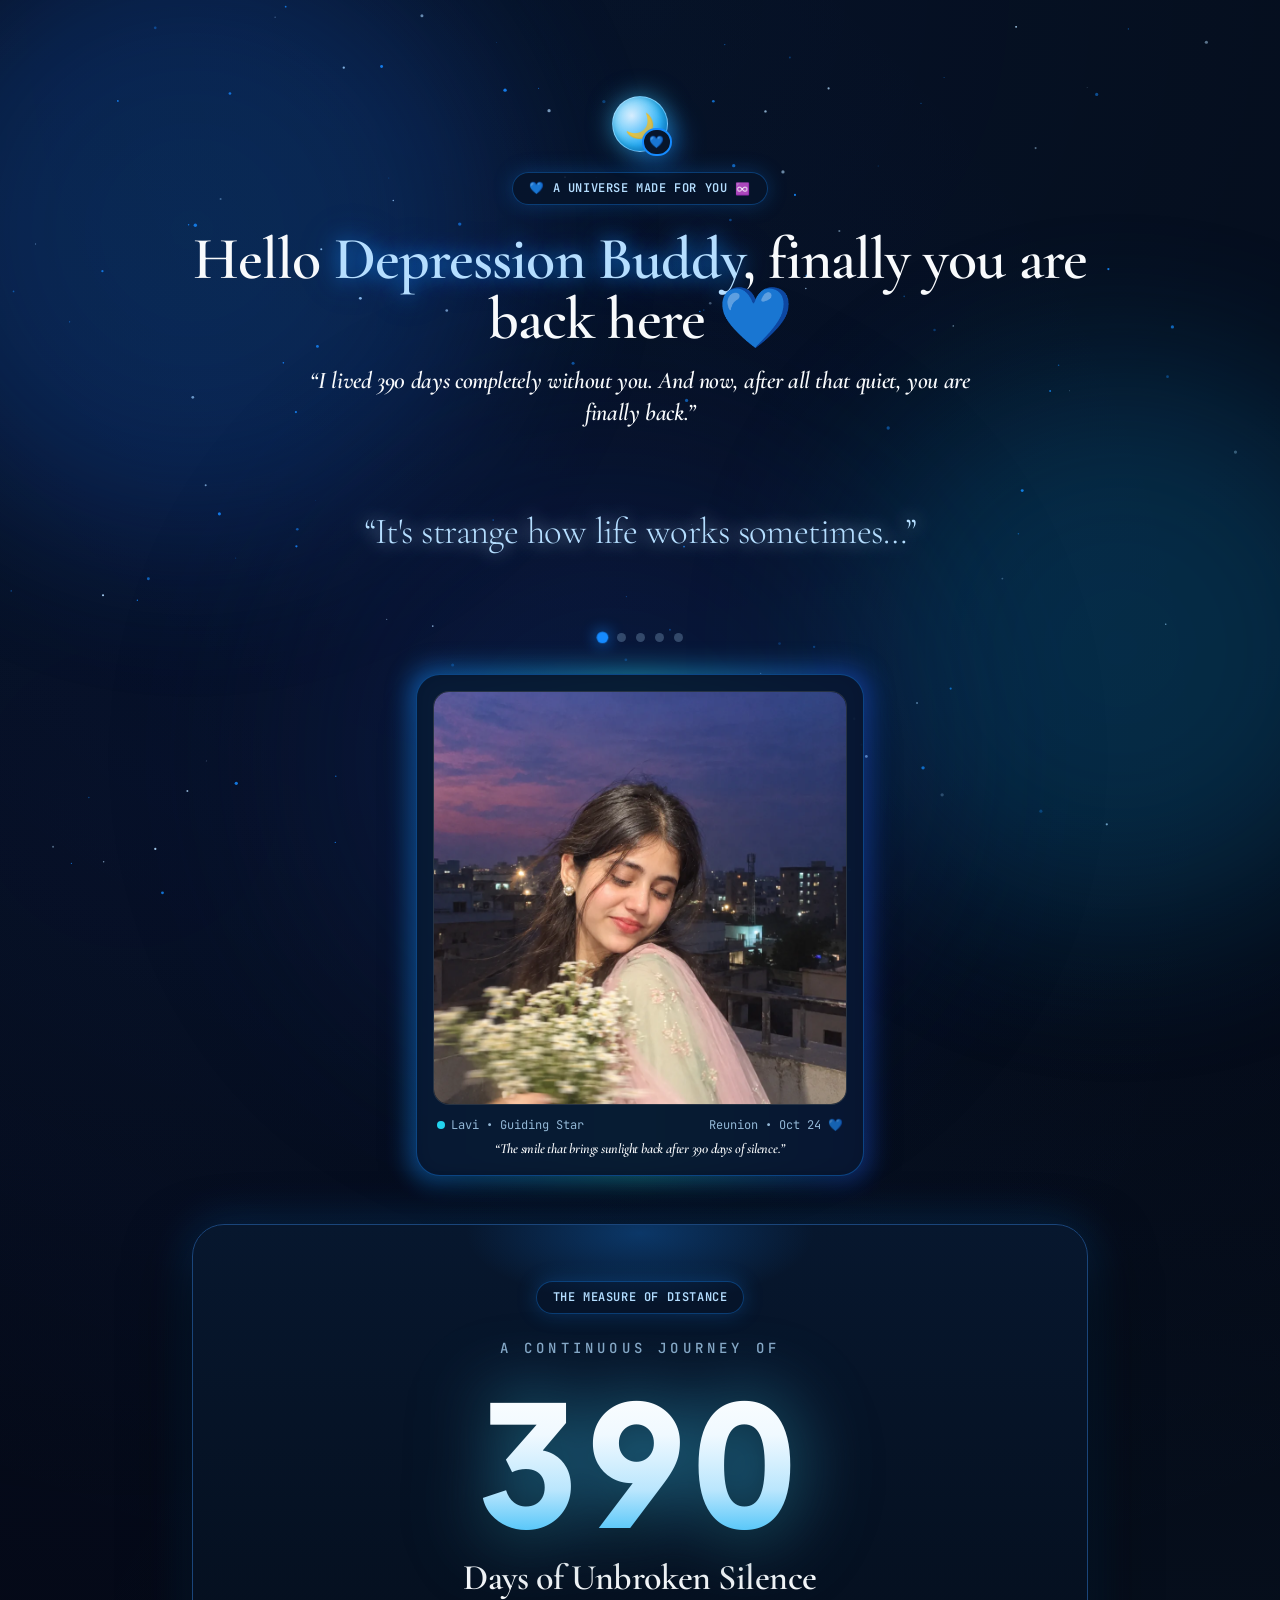
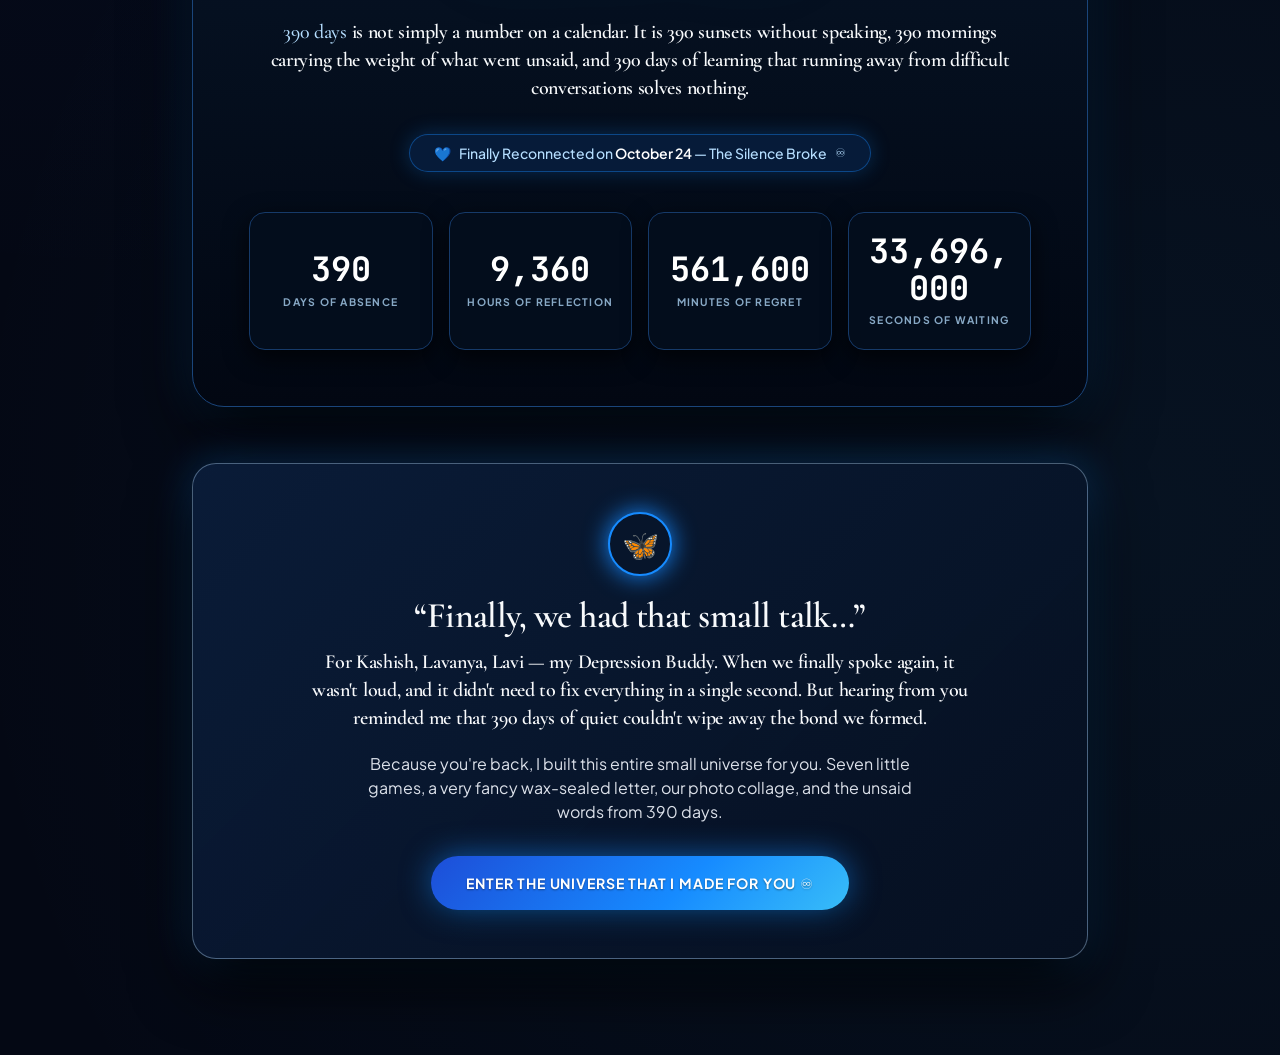
==== index.html @ ed6d5a50 "Add Ruglati's Seven Unbreakable Promises, Attack Option, and WhatsApp confirmation to Secret Locker" ====
<!DOCTYPE html>
<html lang="en" class="scroll-smooth">

<head>
  <meta charset="UTF-8">
  <meta name="viewport" content="width=device-width, initial-scale=1.0, maximum-scale=5.0, viewport-fit=cover">
  <meta name="description"
    content="The Day We Found Our Way Back — A dedicated celestial universe created for Depression Buddy (Kashish, Lavanya, Lavi) celebrating reconnection after 390 days of silence.">
  <meta name="keywords"
    content="Depression Buddy, Kashish, Lavanya, Lavi, Yadav, The Day We Found Our Way Back, Celestial Reunion">
  <meta name="author" content="Yadav">
  <meta name="theme-color" content="#040814">
  <meta name="apple-mobile-web-app-capable" content="yes">
  <meta name="apple-mobile-web-app-status-bar-style" content="black-translucent">
  <title>The Day We Found Our Way Back 🖤💙♾️</title>  

  <!-- Inline Dynamic SVG Favicon (Hosting-Ready: Zero 404s) -->
  <link rel="icon"
    href="data:image/svg+xml,<svg xmlns=%22http://www.w3.org/2000/svg%22 viewBox=%220 0 100 100%22><text y=%22.9em%22 font-size=%2290%22>💙</text></svg>">

  <!-- Open Graph & Social Cards -->
  <meta property="og:title" content="The Day We Found Our Way Back 🖤💙♾️">
  <meta property="og:description"
    content="A dedicated celestial universe created for Depression Buddy (Kashish, Lavanya, Lavi) celebrating reconnection after 390 days of silence.">
  <meta property="og:type" content="website">
  <meta property="og:image"
    content="data:image/svg+xml,<svg xmlns=%22http://www.w3.org/2000/svg%22 width=%22600%22 height=%22315%22 viewBox=%220 0 600 315%22><rect width=%22600%22 height=%22315%22 fill=%22%23040814%22/><text x=%22300%22 y=%22140%22 font-family=%22serif%22 font-size=%2234%22 fill=%22%23b5deff%22 text-anchor=%22middle%22 font-weight=%22bold%22>The Day We Found Our Way Back</text><text x=%22300%22 y=%22190%22 font-family=%22sans-serif%22 font-size=%2218%22 fill=%22%23168bff%22 text-anchor=%22middle%22>For Depression Buddy 💙♾️</text></svg>">
  <meta name="twitter:card" content="summary_large_image">
  <meta name="twitter:title" content="The Day We Found Our Way Back 🖤💙♾️">
  <meta name="twitter:description" content="Hello Depression Buddy, finally you are back here 💙">

  <!-- High-Priority Responsive Preloads for LCP Hero Image -->
  <link rel="preload" as="image" href="photo/Dreamy%20Rooftop%20Twilight%20Portrait-mobile.webp" type="image/webp" media="(max-width: 640px)" fetchpriority="high">
  <link rel="preload" as="image" href="photo/Dreamy%20Rooftop%20Twilight%20Portrait.webp" type="image/webp" media="(min-width: 641px)" fetchpriority="high">

  <!-- Preconnect to Font Origins -->
  <link rel="preconnect" href="https://fonts.googleapis.com">
  <link rel="preconnect" href="https://fonts.gstatic.com" crossorigin>

  <!-- Non-Render-Blocking Google Fonts with display=swap -->
  <link rel="preload" as="style" href="https://fonts.googleapis.com/css2?family=Cormorant+Garamond:ital,wght@0,400;0,600;0,700;1,400&family=JetBrains+Mono:wght@400;600&family=Playfair+Display:ital,wght@0,600;0,700&family=Plus+Jakarta+Sans:wght@300;400;500;600;700&display=swap">
  <link rel="stylesheet" href="https://fonts.googleapis.com/css2?family=Cormorant+Garamond:ital,wght@0,400;0,600;0,700;1,400&family=JetBrains+Mono:wght@400;600&family=Playfair+Display:ital,wght@0,600;0,700&family=Plus+Jakarta+Sans:wght@300;400;500;600;700&display=swap" media="print" onload="this.media='all'">
  <noscript>
    <link rel="stylesheet" href="https://fonts.googleapis.com/css2?family=Cormorant+Garamond:ital,wght@0,400;0,600;0,700;1,400&family=JetBrains+Mono:wght@400;600&family=Playfair+Display:ital,wght@0,600;0,700&family=Plus+Jakarta+Sans:wght@300;400;500;600;700&display=swap">
  </noscript>

  <!-- High-Priority Stylesheet Preload & Link -->
  <link rel="preload" as="style" href="app.min.css">
  <link rel="stylesheet" href="app.min.css">
  <link rel="preload" as="style" href="style.css">
  <link rel="stylesheet" href="style.css">

  <!-- Inlined Critical Above-the-Fold Rules for Instant FCP & Softness -->
  <style>
    :root{--bg:#040814;--ice:#b5deff;--electric:#168bff;--soft:#f3f7ff;--navy:#07152b}
    *{scrollbar-width:none!important;-ms-overflow-style:none!important}
    html{scrollbar-width:none!important;-ms-overflow-style:none!important;-webkit-tap-highlight-color:transparent;scroll-behavior:smooth}
    body{scrollbar-width:none!important;-ms-overflow-style:none!important;background-color:#040814;color:#f3f7ff;margin:0;font-family:'Plus Jakarta Sans',sans-serif;overflow-x:hidden;-webkit-tap-highlight-color:transparent}
    ::-webkit-scrollbar,*::-webkit-scrollbar{width:0!important;height:0!important;display:none!important;background:transparent!important}
    ::-webkit-scrollbar-track,*::-webkit-scrollbar-track{background:transparent!important}
    ::-webkit-scrollbar-thumb,*::-webkit-scrollbar-thumb{background:transparent!important;border:none!important}
    .chapter-page{display:none}
    .chapter-page.active{display:block}
    #universe-stars-canvas{position:fixed;inset:0;width:100vw;height:100vh;z-index:0;pointer-events:none}
    .ambient-orb{position:fixed;border-radius:9999px;filter:blur(80px);opacity:.22;pointer-events:none;z-index:0;will-change:transform;transform:translate3d(0,0,0)}
    .ambient-orb-1{top:-10%;left:-10%;width:50vw;height:50vw;background:radial-gradient(circle,#168bff,#1d4ed8)}
    .ambient-orb-2{top:40%;right:-10%;width:45vw;height:45vw;background:radial-gradient(circle,#0ea5e9,#0369a1)}
    .ambient-orb-3{bottom:-10%;left:20%;width:55vw;height:55vw;background:radial-gradient(circle,#1e40af,#040814)}
    .pill-badge{display:inline-flex;align-items:center;gap:.5rem;padding:.375rem 1rem;border-radius:9999px;background:rgba(7,21,43,.85);border:1px solid rgba(22,139,255,.35);font-size:.75rem;font-family:'JetBrains Mono',monospace;letter-spacing:.05em;color:#b5deff}
    .celestial-moon-badge{position:relative;display:inline-flex;align-items:center;justify-content:center;margin-bottom:1.25rem}
    .moon-disc{width:3.5rem;height:3.5rem;border-radius:9999px;background:radial-gradient(circle at 35% 35%,#e0f2fe,#38bdf8 60%,#0369a1 100%);box-shadow:0 0 25px rgba(56,189,248,.6),inset -3px -3px 8px rgba(3,105,161,.7);display:flex;align-items:center;justify-content:center;font-size:1.5rem}
    .moon-heart-badge{position:absolute;bottom:-.25rem;right:-.25rem;background:#07152b;border:2px solid #168bff;border-radius:9999px;padding:.15rem .35rem;font-size:.75rem}
  </style>
</head>

<body
  class="bg-midnight text-softWhite font-sans min-h-screen overflow-x-hidden selection:bg-electricBlue selection:text-white">

  <!-- Celestial Soft Gateway Loader Veil (Page Load Softness) -->
  <div id="celestial-soft-veil" class="celestial-veil" aria-label="Celestial universe loading">
    <div class="veil-inner">
      <div class="veil-moon-badge">
        <div class="veil-moon-glow"></div>
        <div class="veil-moon-orb">🌙</div>
        <div class="veil-heart-pill">💙</div>
      </div>
      <div class="veil-text-block">
        <div class="veil-title">The Day We Found Our Way Back</div>
        <div class="veil-subtitle">Welcome home, Depression Buddy 💙</div>
      </div>
      <div class="veil-starlight-track">
        <div class="veil-starlight-bar"></div>
      </div>
      <div class="veil-status-txt">Entering our universe...</div>
    </div>
  </div>

  <!-- Interactive Starfield Canvas -->
  <canvas id="universe-stars-canvas"></canvas>

  <!-- Ambient Glowing Celestial Nebulae -->
  <div class="ambient-orb ambient-orb-1"></div>
  <div class="ambient-orb ambient-orb-2"></div>
  <div class="ambient-orb ambient-orb-3"></div>






  <!-- =========================================================================
       PAGE 1: THE RETURN & 390 DAYS UNBROKEN SILENCE
       ========================================================================= -->
  <main id="chapter-1" class="chapter-page active pt-10 pb-20 px-4">
    <div class="max-w-4xl mx-auto flex flex-col items-center text-center">

      <!-- Glowing Celestial Moon & Beating Heart -->
      <div class="celestial-moon-badge mt-4">
        <div class="moon-disc">
          <span class="select-none">🌙</span>
        </div>
        <div class="moon-heart-badge">
          💙
        </div>
      </div>

      <!-- Welcome Pill -->
      <div class="pill-badge mb-6">
        <span class="text-electricBlue">💙</span>
        <span>A Universe Made For You</span>
        <span class="text-xs">♾️</span>
      </div>

      <!-- Main Headline requested by user -->
      <h1
        class="text-3xl sm:text-5xl md:text-6xl font-serif font-bold text-softWhite mb-4 leading-tight tracking-tight">
        Hello <span class="text-iceBlue text-glow-blue">Depression Buddy</span>,<br class="hidden sm:inline" /> finally
        you are back here 💙
      </h1>

      <p
        class="font-serif italic text-lg sm:text-2xl text-iceBlue/90 max-w-2xl mx-auto mb-8 font-light leading-relaxed">
        “I lived 390 days completely without you. And now, after all that quiet, you are finally back.”
      </p>

      <!-- Animated Progressing Lines Carousel -->
      <div class="cinematic-text-wrapper max-w-2xl w-full mb-4">
        <p id="cinematic-live-line"
          class="font-serif text-xl sm:text-2xl md:text-3xl text-iceBlue font-light leading-relaxed text-glow-ice">
          “It's strange how life works sometimes…”
        </p>
      </div>

      <!-- Step Indicator Dots -->
      <div class="flex items-center gap-2.5 mb-8" id="cine-dots-container">
        <span class="cine-dot active" data-idx="0"></span>
        <span class="cine-dot" data-idx="1"></span>
        <span class="cine-dot" data-idx="2"></span>
        <span class="cine-dot" data-idx="3"></span>
        <span class="cine-dot" data-idx="4"></span>
      </div>

      <!-- CELESTIAL WELCOME PORTRAIT (LAVI • SUNSHINE MOMENT) -->
      <div class="relative max-w-sm sm:max-w-md mx-auto mb-12 w-full group">
        <div class="absolute -inset-1.5 bg-gradient-to-r from-electricBlue via-cyan-400 to-royalBlue rounded-3xl blur-md opacity-50 group-hover:opacity-90 transition duration-700 animate-pulse"></div>
        <div class="relative bg-deepNavy/90 border border-electricBlue/40 rounded-3xl p-3 sm:p-4 text-center shadow-2xl overflow-hidden">
          <div class="aspect-[4/5] sm:aspect-square w-full rounded-2xl overflow-hidden mb-3 border border-iceBlue/20 shadow-inner bg-midnight">
            <picture>
              <source srcset="photo/Dreamy%20Rooftop%20Twilight%20Portrait-mobile.webp" media="(max-width: 640px)" type="image/webp">
              <source srcset="photo/Dreamy%20Rooftop%20Twilight%20Portrait.webp" type="image/webp">
              <img src="photo/Dreamy%20Rooftop%20Twilight%20Portrait.webp"
                   alt="Lavi • Sunshine Feels Like This"
                   width="480" height="600"
                   fetchpriority="high"
                   decoding="async"
                   class="w-full h-full object-cover object-center group-hover:scale-105 transition-transform duration-700">
            </picture>
          </div>
          <div class="flex items-center justify-between text-xs text-iceBlue/80 font-mono px-1">
            <span class="flex items-center gap-1.5"><span class="w-2 h-2 rounded-full bg-cyan-400 animate-ping"></span>Lavi • Guiding Star</span>
            <span>Reunion • Oct 24 💙</span>
          </div>
          <p class="text-xs sm:text-sm text-softWhite/90 font-serif italic mt-1.5">“The smile that brings sunlight back after 390 days of silence.”</p>
        </div>
      </div>

      <!-- THE MEASURING DEVICE (390 DAYS) -->
      <div id="measure-of-distance-device" class="distance-device-card w-full">
        <div class="pill-badge mb-6">
          THE MEASURE OF DISTANCE
        </div>

        <div class="text-xs sm:text-sm uppercase tracking-[0.3em] font-medium text-iceBlue/75 mb-2 font-mono">
          A CONTINUOUS JOURNEY OF
        </div>

        <div class="hero-number-390 font-sans select-none" id="stat-hero-number" aria-label="390 days">
          390
        </div>

        <h2 class="text-2xl sm:text-3xl md:text-4xl font-serif font-bold text-softWhite mt-1 mb-5">
          Days of Unbroken Silence
        </h2>

        <p
          class="font-serif text-base sm:text-lg md:text-xl text-softWhite/85 max-w-3xl mx-auto leading-relaxed font-light mb-8 px-2">
          <span class="text-iceBlue font-medium">390 days</span> is not simply a number on a calendar. It is 390 sunsets
          without speaking, 390 mornings carrying the weight of what went unsaid, and 390 days of learning that running
          away from difficult conversations solves nothing.
        </p>

        <!-- October 24 Reconnection Pill -->
        <div
          class="inline-flex flex-wrap items-center justify-center text-center max-w-full gap-2 px-4 sm:px-6 py-2 rounded-2xl sm:rounded-full bg-[#071d3d]/90 border border-electricBlue/40 text-iceBlue text-xs sm:text-sm font-medium mb-10 shadow-[0_0_20px_rgba(22,139,255,0.25)]">
          <span class="text-electricBlue animate-pulse">💙</span>
          <span>Finally Reconnected on <strong class="text-white font-semibold">October 24</strong> — The Silence
            Broke</span>
          <span class="text-xs">♾️</span>
        </div>

        <!-- 4 Stat Breakdown Grid -->
        <div class="grid grid-cols-2 md:grid-cols-4 gap-3 sm:gap-4 max-w-4xl mx-auto w-full">
          <div class="stat-metric-card">
            <span class="stat-value">390</span>
            <span class="stat-label">DAYS OF ABSENCE</span>
          </div>
          <div class="stat-metric-card">
            <span class="stat-value">9,360</span>
            <span class="stat-label">HOURS OF REFLECTION</span>
          </div>
          <div class="stat-metric-card">
            <span class="stat-value">561,600</span>
            <span class="stat-label">MINUTES OF REGRET</span>
          </div>
          <div class="stat-metric-card">
            <span class="stat-value">33,696,000</span>
            <span class="stat-label">SECONDS OF WAITING</span>
          </div>
        </div>
      </div>

      <!-- WARM MESSAGE CARD & THE ONLY ACTION BUTTON ON PAGE 1 -->
      <div class="liquid-glass-glow p-5 sm:p-12 text-center relative overflow-hidden w-full max-w-4xl shadow-2xl">
        <div
          class="w-14 h-14 sm:w-16 sm:h-16 mx-auto mb-5 rounded-full bg-deepNavy border-2 border-electricBlue flex items-center justify-center shadow-[0_0_25px_#168BFF]">
          <span class="text-2xl sm:text-3xl select-none">🦋</span>
        </div>

        <h3 class="text-xl sm:text-3xl md:text-4xl font-serif font-bold text-softWhite mb-3">
          “Finally, we had that small talk…”
        </h3>

        <p class="font-serif text-base sm:text-xl text-iceBlue max-w-2xl mx-auto leading-relaxed mb-5 font-normal">
          For Kashish, Lavanya, Lavi — my Depression Buddy. When we finally spoke again, it wasn't loud, and it didn't
          need to fix everything in a single second. But hearing from you reminded me that 390 days of quiet couldn't
          wipe away the bond we formed.
        </p>

        <p class="text-xs sm:text-base text-softWhite/90 max-w-xl mx-auto leading-relaxed mb-8 font-normal">
          Because you're back, I built this entire small universe for you. Seven little games, a very fancy wax-sealed
          letter, our photo collage, and the unsaid words from 390 days.
        </p>

        <!-- EXACT BUTTON REQUESTED BY USER TO ADVANCE TO PAGE 2 -->
        <button id="btn-enter-universe-step"
          onclick="goToChapter(2)"
          class="btn-chapter-next text-xs sm:text-base py-3.5 sm:py-4 px-4 sm:px-10 cursor-pointer shadow-[0_0_35px_rgba(22,139,255,0.7)] hover:scale-105 active:scale-95 transition-all text-center max-w-full leading-snug">
          <span>ENTER THE UNIVERSE THAT I MADE FOR YOU ♾️</span>
        </button>
      </div>

    </div>
  </main>


  <!-- =========================================================================
       PAGE 2: BUDDY SURPRISE VAULT (THE UNIVERSAL GATE)
       ========================================================================= -->
  <section id="chapter-2" class="chapter-page pt-12 pb-20 px-3 sm:px-4">
    <div class="max-w-md mx-auto text-center">

      <div class="buddy-vault-container">


        <!-- Crowned Avatar -->
        <div class="crowned-avatar-wrapper">
          <div class="crown-badge">👑</div>
          <div class="avatar-ring">
            <div class="avatar-inner">
              <img src="photo/thumbs/Golden%20Lace%20Light%20Portrait.webp" loading="lazy" decoding="async" width="400" height="500" alt="Lavi • Crowned Guiding Star" class="w-full h-full object-cover">
            </div>
            <div class="avatar-lock-badge">
              <span>🔒</span>
            </div>
          </div>
        </div>

        <!-- Vault Title & Sparkle -->
        <h2 class="text-2xl sm:text-3xl font-display font-extrabold text-gradient-celestial mb-1">
          Buddy Surprise Vault 🎁
        </h2>
        <div class="text-xl text-cyan-300 animate-pulse my-0.5">✨</div>
        <p class="text-xs sm:text-sm text-iceBlue/85 max-w-xs mx-auto mb-4 leading-relaxed font-sans">
          Crack the sweet buddy cipher to reveal your grand surprise & letter 💌
        </p>

        <!-- The Cipher Riddle Card -->
        <div class="vault-cipher-card text-center">
          <div class="cipher-title">
            <span>🧩</span> THE CIPHER RIDDLE
          </div>
          <p class="font-serif italic text-sm sm:text-base text-softWhite leading-relaxed my-2">
            "It's something given by you, and that is very special for me."
          </p>
          <div class="text-[11px] font-mono text-iceBlue/80 tracking-wide flex flex-wrap items-center justify-center gap-1.5">
            <span>A precious bond</span>
            <span>•</span>
            <span id="cipher-status-text">Decodes 1 letter every 10 attempts</span>
          </div>
          <div class="mt-2 text-[11px] font-mono text-cyan-300 font-semibold">
            Failed Attempts: <span id="cipher-attempts-display">0</span> / 10
          </div>
        </div>

        <!-- Input Box with Clear Button -->
        <div class="vault-input-group">
          <input id="universe-passcode-input" type="text" placeholder="TYPE SECRET CODE..." 
                 class="vault-code-input uppercase" autocomplete="off" spellcheck="false">
          <button id="btn-clear-passcode" class="vault-clear-btn" type="button" title="Clear code">✕</button>
        </div>
        <p class="text-[11px] text-iceBlue/60 font-sans mb-3">
          Use your brain to crack the riddle or test letters below
        </p>

        <!-- Keyboard Header -->
        <div class="flex items-center justify-between text-[11px] font-mono text-iceBlue/70 px-2 mb-1.5">
          <span class="font-bold tracking-wider uppercase">KEYBOARD:</span>
          <span class="text-iceBlue/50">A–Z full alphabet</span>
        </div>

        <!-- Full On-Screen Interactive Keyboard -->
        <div class="vault-keyboard">
          <div class="v-keyboard-row">
            <button class="v-key" type="button" data-char="Q">Q</button>
            <button class="v-key" type="button" data-char="W">W</button>
            <button class="v-key" type="button" data-char="E">E</button>
            <button class="v-key" type="button" data-char="R">R</button>
            <button class="v-key" type="button" data-char="T">T</button>
            <button class="v-key" type="button" data-char="Y">Y</button>
            <button class="v-key" type="button" data-char="U">U</button>
            <button class="v-key" type="button" data-char="I">I</button>
            <button class="v-key" type="button" data-char="O">O</button>
            <button class="v-key" type="button" data-char="P">P</button>
          </div>
          <div class="v-keyboard-row">
            <button class="v-key" type="button" data-char="A">A</button>
            <button class="v-key" type="button" data-char="S">S</button>
            <button class="v-key" type="button" data-char="D">D</button>
            <button class="v-key" type="button" data-char="F">F</button>
            <button class="v-key" type="button" data-char="G">G</button>
            <button class="v-key" type="button" data-char="H">H</button>
            <button class="v-key" type="button" data-char="J">J</button>
            <button class="v-key" type="button" data-char="K">K</button>
            <button class="v-key" type="button" data-char="L">L</button>
          </div>
          <div class="v-keyboard-row">
            <button class="v-key v-key-action v-key-del" type="button" data-action="backspace" title="Delete">⌫</button>
            <button class="v-key" type="button" data-char="Z">Z</button>
            <button class="v-key" type="button" data-char="X">X</button>
            <button class="v-key" type="button" data-char="C">C</button>
            <button class="v-key" type="button" data-char="V">V</button>
            <button class="v-key" type="button" data-char="B">B</button>
            <button class="v-key" type="button" data-char="N">N</button>
            <button class="v-key" type="button" data-char="M">M</button>
            <button class="v-key v-key-action v-key-space" type="button" data-action="space" title="Space">␣</button>
            <button class="v-key v-key-action v-key-enter" type="button" data-action="enter" title="Submit" onclick="validatePasscode()">↵</button>
          </div>
        </div>

        <!-- Big Test & Unlock Vault Button -->
        <button id="btn-submit-passcode" type="button" class="btn-unlock-vault w-full cursor-pointer" onclick="validatePasscode()">
          <span>Unlock Vault</span>
          <span>🔓</span>
        </button>

        <!-- Feedback Messages -->
        <p id="universe-pass-error" class="passcode-error hidden mt-3">
          ❌ That's not the secret code. Try again or check the clues below!
        </p>

        <!-- 10 FAILED ATTEMPTS CLUE / RIDDLE BOX -->
        <div id="universe-10-attempts-box" class="hidden mt-3 p-3.5 rounded-xl text-left bg-deepNavy/95 border border-electricBlue/50 text-iceBlue animate-fade-in shadow-[0_0_20px_rgba(22,139,255,0.25)]">
          <div class="font-bold text-cyan-300 text-xs mb-1 flex items-center gap-1.5">
            <span>💡</span> 10 Attempts Reached — Secret Password Clue Riddle!
          </div>
          <p class="font-serif italic text-xs sm:text-sm text-softWhite mb-2">
            "What special two-word nickname connects us across 390 days of silence?"
          </p>
          <div class="font-mono text-cyan-300 font-bold tracking-widest text-xs mb-2">
            DECODED CIPHER: D E P R E S S I O N &nbsp; B U D D Y &nbsp; (or LAVI)
          </div>
          <p class="text-[11px] text-cyan-300/90 font-mono">
            Type the passcode into the input box above to unlock! 🔑
          </p>
        </div>

        <!-- Bottom Clue Buttons -->
        <div class="flex items-center justify-center gap-3 mt-4 text-xs">
          <button id="btn-ponder-clue" type="button" class="vault-clue-pill">
            <span>💡</span> Ponder a Clue
          </button>
          <button id="btn-how-to-solve" type="button" class="vault-clue-pill">
            <span>🧠</span> How to solve this?
          </button>
        </div>

        <!-- Dropdowns for Clues -->
        <div id="vault-clue-dropdown" class="hidden mt-3 p-3 rounded-xl bg-deepNavy/90 border border-electricBlue/30 text-xs text-iceBlue/90 text-left font-sans">
          <strong>💡 Clue:</strong> It's what Yadav always affectionately calls you when days feel heavy (Hint: <em>Depression Buddy</em> or <em>Lavi</em>).
        </div>
        <div id="vault-how-dropdown" class="hidden mt-3 p-3 rounded-xl bg-deepNavy/90 border border-cyan-400/30 text-xs text-iceBlue/90 text-left font-sans">
          <strong>🧠 How to Solve:</strong> Tap the keys on the on-screen keyboard or type with your physical keyboard, then press <strong>Test & Unlock Vault 🔓</strong>.
        </div>



      </div>

      <div class="chapter-action-bar">
        <button class="btn-chapter-prev" type="button" onclick="goToChapter(1)">
          <span>← Back to Story</span>
        </button>
      </div>

    </div>
  </section>


  <!-- =========================================================================
       PAGE 3: THE FRIENDSHIP ARCADE (7 GAMES)
       ========================================================================= -->
  <section id="chapter-3" class="chapter-page pt-10 pb-24 px-4 max-w-4xl mx-auto">

    <!-- Arcade Header & 100% Score Tracker -->
    <div class="arcade-header">
      <h2 id="arcade-main-title" class="text-3xl sm:text-4xl md:text-5xl font-serif font-bold text-softWhite select-none">
        The <span id="secret-friendship-trigger" class="cursor-pointer select-none transition-colors duration-300 hover:text-cyan-300" role="button" tabindex="0">Friendship</span> Arcade
      </h2>
      <p class="text-sm text-iceBlue/75 max-w-xl mx-auto mt-2 font-light mb-4">
        Seven games crafted for Lavi. One game per page — play, enjoy, and unlock the fancy envelope!
      </p>

      <!-- Arcade Cameo Pill Banner -->
      <div class="inline-flex items-center gap-3.5 px-5 py-2.5 rounded-full bg-deepNavy/90 border border-electricBlue/40 shadow-xl mb-3">
        <div class="w-12 h-12 rounded-full overflow-hidden border-2 border-cyan-400 shrink-0 shadow-[0_0_15px_rgba(56,189,248,0.5)]">
          <img src="photo/thumbs/Dreamy%20Golden%20Saree%20Portrait.webp" alt="Lavi • Golden Grace" width="48" height="48" loading="lazy" decoding="async" class="w-full h-full object-cover">
        </div>
        <div class="text-left">
          <span class="text-xs sm:text-sm font-serif text-softWhite block leading-tight">
            Dedicated to <strong class="text-cyan-300">Lavi</strong> &bull; Made with infinite care 💙
          </span>
          <span class="text-[11px] font-mono text-iceBlue/70 block mt-0.5">Win each game to unlock the next level! 🎮✨</span>
        </div>
      </div>


    </div>

    <!-- 7 INDIVIDUAL GAME PAGES (ONE GAME PER PAGE) -->
    <div id="arcade-game-pages" class="relative">

      <!-- ================= GAME PAGE 1: TIC-TAC-TOE (LAVI VS YADAV) ================= -->
      <div id="arcade-game-1" class="arcade-game-page active">
        <article class="liquid-glass game-card">
          <div
            class="flex flex-col sm:flex-row sm:items-center justify-between pb-4 mb-4 border-b border-iceBlue/15 gap-2">
            <div>
              <span class="text-xs font-mono text-electricBlue uppercase tracking-wider block">Game 01 of 07 &bull; Page 1</span>
              <h3 class="font-serif text-2xl text-softWhite font-bold">Tic-Tac-Toe with Yadav & Lavi 💙🖤</h3>
            </div>
            <span id="ttt-status"
              class="text-xs font-mono font-medium px-3.5 py-1.5 rounded-full bg-deepNavy border border-electricBlue/30 text-iceBlue w-fit shadow-sm">
              Your turn: Lavi 💙
            </span>
          </div>

          <!-- Scoreboard tracking rounds -->
          <div class="ttt-scoreboard flex flex-wrap items-center justify-center gap-2.5 sm:gap-4 my-2">
            <div class="ttt-score-pill flex items-center gap-2.5 px-4 py-2 rounded-full bg-deepNavy/85 border border-cyan-400/40 shadow-md">
              <div class="w-10 h-10 rounded-full overflow-hidden border-2 border-cyan-400 shrink-0 shadow-[0_0_10px_rgba(56,189,248,0.5)]">
                <img src="photo/thumbs/Cozy%20Late-Night%20Pillow%20Portrait.webp" loading="lazy" decoding="async" width="400" height="500" alt="Lavi • Midnight Smile" class="w-full h-full object-cover">
              </div>
              <span class="text-xs text-softWhite font-medium">Lavi 💙:</span>
              <strong id="ttt-score-lavi" class="text-cyan-300 font-bold text-sm">0</strong>
            </div>
            <div class="ttt-score-pill flex items-center gap-2.5 px-4 py-2 rounded-full bg-deepNavy/85 border border-slate-600/40 shadow-md">
              <div class="w-10 h-10 rounded-full bg-midnight border border-slate-500 flex items-center justify-center text-base shrink-0 shadow-inner">
                🖤
              </div>
              <span class="text-xs text-softWhite font-medium">Yadav 🖤:</span>
              <strong id="ttt-score-yadav" class="text-iceBlue font-bold text-sm">0</strong>
            </div>
            <div class="ttt-score-pill flex items-center gap-2 px-4 py-2 rounded-full bg-deepNavy/85 border border-iceBlue/20 shadow-md">
              <span class="text-xs text-iceBlue/80">Ties ♾️:</span>
              <strong id="ttt-score-ties" class="text-slate-300 font-bold text-sm">0</strong>
            </div>
          </div>

          <div class="ttt-grid" id="ttt-board-grid">
            <button class="ttt-cell" data-index="0" aria-label="Cell 1"></button>
            <button class="ttt-cell" data-index="1" aria-label="Cell 2"></button>
            <button class="ttt-cell" data-index="2" aria-label="Cell 3"></button>
            <button class="ttt-cell" data-index="3" aria-label="Cell 4"></button>
            <button class="ttt-cell" data-index="4" aria-label="Cell 5"></button>
            <button class="ttt-cell" data-index="5" aria-label="Cell 6"></button>
            <button class="ttt-cell" data-index="6" aria-label="Cell 7"></button>
            <button class="ttt-cell" data-index="7" aria-label="Cell 8"></button>
            <button class="ttt-cell" data-index="8" aria-label="Cell 9"></button>
          </div>

          <!-- Emotional quote display based on game outcome -->
          <div id="ttt-quote-box"
            class="p-4 rounded-2xl bg-midnight/90 border border-electricBlue/35 text-xs sm:text-sm font-serif italic text-iceBlue max-w-md mx-auto shadow-inner text-center min-h-[48px] flex items-center justify-center transition-all my-3">
            “Make your move, Lavi. Every square is a step back toward laughter.” 💙
          </div>

          <div class="flex items-center justify-center gap-3 mt-4">
            <button id="btn-reset-ttt" class="btn-secondary">Restart Board</button>
          </div>

          <!-- Question Prompt CTA Card -->
          <div class="next-game-cta-card">
            <div class="flex flex-col sm:flex-row items-center justify-between gap-4">
              <div class="text-center sm:text-left">
                <span class="text-xs font-mono text-cyan-300 block mb-0.5">Finished playing Game 1?</span>
                <h4 class="font-serif text-lg text-softWhite font-bold">Do you want to play next game?</h4>
                <p class="text-xs text-iceBlue/70">Next page: Game 02 &bull; The Big Celestial Word Finder 🔍</p>
              </div>
              <button class="btn-next-game-action" onclick="askNextGamePrompt(1)">
                <span>Do you want to play next game? 🎮 →</span>
              </button>
            </div>
          </div>
        </article>

        <div class="chapter-action-bar">
          <button class="btn-chapter-prev" onclick="goToChapter(2)">
            <span>← Back to Gate</span>
          </button>
          <button class="btn-chapter-next" onclick="askNextGamePrompt(1)">
            <span>Next Game: Word Finder 🔍 →</span>
          </button>
        </div>
      </div>

      <!-- ================= GAME PAGE 2: CELESTIAL WORD FINDER ================= -->
      <div id="arcade-game-2" class="arcade-game-page hidden">
        <article class="liquid-glass game-card">
          <div
            class="flex flex-col sm:flex-row sm:items-center justify-between pb-4 mb-3 border-b border-iceBlue/15 gap-2">
            <div>
              <span class="text-xs font-mono text-electricBlue uppercase tracking-wider block">Game 02 of 07 &bull; Page 2</span>
              <h3 class="font-serif text-2xl text-softWhite font-bold">The Big Celestial Word Finder 🔍</h3>
            </div>
            <div class="flex flex-wrap items-center gap-2">
              <span class="text-xs text-iceBlue/70 font-mono">12 Words in 12×12 Grid &bull;</span>
              <span class="text-xs text-cyan-300 font-mono font-bold px-2.5 py-0.5 rounded-full bg-deepNavy border border-cyan-400/40">Found: <span id="word-found-count">0</span> / 5 to Win 🏆</span>
            </div>
          </div>

          <p class="text-xs text-iceBlue/80 text-center mb-2">
            Tap letter tiles to spell words. Matching words will lock in permanently and illuminate their badges!
          </p>

          <!-- Interactive typed spelling preview bar -->
          <div class="word-selection-preview">
            <div class="flex items-center gap-2 overflow-hidden">
              <span class="text-[11px] font-mono text-iceBlue/70 uppercase">Spelling:</span>
              <span id="word-spelling-display" class="font-mono text-sm sm:text-base font-bold text-cyan-300 tracking-wider">TAP TILES</span>
            </div>
            <div class="flex items-center gap-2">
              <button id="btn-backspace-word" class="px-2.5 py-1 rounded-lg bg-deepNavy border border-electricBlue/40 text-iceBlue text-xs hover:border-cyan-400 font-mono transition-colors" title="Delete last letter">⌫</button>
              <button id="btn-check-word" class="px-3 py-1 rounded-lg bg-electricBlue text-white text-xs font-semibold hover:bg-royalBlue transition-all shadow-sm">Check 🔍</button>
            </div>
          </div>

          <p class="text-[11px] text-cyan-300 block sm:hidden text-center mb-2 font-mono">
            ↔️ Swipe left/right if grid exceeds phone width
          </p>

          <div class="word-grid-scroll-wrapper">
            <div id="word-grid-12" class="word-finder-grid-lg">
              <!-- Populated via JS -->
            </div>
          </div>

          <!-- Poetic meaning quote box -->
          <div id="word-discovery-quote"
            class="p-3.5 rounded-2xl bg-midnight/90 border border-electricBlue/35 text-xs font-serif italic text-iceBlue max-w-lg mx-auto shadow-inner text-center min-h-[44px] flex items-center justify-center my-3 transition-all">
            Find words horizontally, vertically, or select letter tiles to spell them out!
          </div>

          <div class="mt-4 flex flex-wrap items-center justify-center gap-2 max-w-2xl mx-auto">
            <span id="badge-word-LAVI" class="word-badge">LAVI</span>
            <span id="badge-word-LAVANYA" class="word-badge">LAVANYA</span>
            <span id="badge-word-DEPRESSION" class="word-badge">DEPRESSION</span>
            <span id="badge-word-BUDDY" class="word-badge">BUDDY</span>
            <span id="badge-word-STAR" class="word-badge">STAR</span>
            <span id="badge-word-MOON" class="word-badge">MOON</span>
            <span id="badge-word-OGEE" class="word-badge">OGEE</span>
            <span id="badge-word-OBEE" class="word-badge">OBEE</span>
            <span id="badge-word-YADAV" class="word-badge">YADAV</span>
            <span id="badge-word-HOPE" class="word-badge">HOPE</span>
            <span id="badge-word-OCTOBER" class="word-badge">OCTOBER</span>
            <span id="badge-word-FOREVER" class="word-badge">FOREVER</span>
          </div>

          <div class="mt-6 flex items-center justify-center gap-3">
            <button id="btn-clear-word-sel" class="btn-secondary">Clear Selection</button>
          </div>

          <!-- Question Prompt CTA Card -->
          <div class="next-game-cta-card">
            <div class="flex flex-col sm:flex-row items-center justify-between gap-4">
              <div class="text-center sm:text-left">
                <span class="text-xs font-mono text-cyan-300 block mb-0.5">Finished playing Game 2?</span>
                <h4 class="font-serif text-lg text-softWhite font-bold">Do you want to play next game?</h4>
                <p class="text-xs text-iceBlue/70">Next page: Game 03 &bull; Pop the Balloon 🎈</p>
              </div>
              <button class="btn-next-game-action" onclick="askNextGamePrompt(2)">
                <span>Do you want to play next game? 🎮 →</span>
              </button>
            </div>
          </div>
        </article>

        <div class="chapter-action-bar">
          <button class="btn-chapter-prev" onclick="goToArcadeGame(1)">
            <span>← Prev: Tic-Tac-Toe</span>
          </button>
          <button class="btn-chapter-next" onclick="askNextGamePrompt(2)">
            <span>Next Game: Pop Balloons 🎈 →</span>
          </button>
        </div>
      </div>

      <!-- ================= GAME PAGE 3: POP THE BALLOON ================= -->
      <div id="arcade-game-3" class="arcade-game-page hidden">
        <article class="liquid-glass game-card text-center">
          <div
            class="flex flex-col sm:flex-row sm:items-center justify-between pb-4 mb-4 border-b border-iceBlue/15 text-left gap-2">
            <div>
              <span class="text-xs font-mono text-electricBlue uppercase tracking-wider block">Game 03 of 07 &bull; Page 3</span>
              <h3 class="font-serif text-2xl text-softWhite font-bold">Pop the Balloon 🎈</h3>
            </div>
            <span class="text-xs text-iceBlue/70">Pop all 5 balloons to uncover quiet thoughts</span>
          </div>

          <!-- Popped counter bar -->
          <div class="flex items-center justify-center gap-2 mb-3">
            <span class="text-xs font-mono text-iceBlue">Balloons Popped:</span>
            <span id="balloon-popped-counter" class="text-xs font-mono font-bold text-cyan-300 px-3 py-1 rounded-full bg-deepNavy border border-electricBlue/30 shadow-inner">0 / 5</span>
          </div>

          <div class="flex flex-wrap items-center justify-center gap-4 sm:gap-6 my-4 min-h-[140px]">
            <button class="balloon-item" data-thought="“I never stopped hoping our paths would cross again — some connections are written too deep to fade.”">
              <span class="text-2xl">🎈</span>
              <span class="text-[11px] mt-1 font-mono font-bold">1</span>
            </button>
            <button class="balloon-item" data-thought="“You gave ordinary days a spark of laughter that no silence could ever wash away.”">
              <span class="text-2xl">🎈</span>
              <span class="text-[11px] mt-1 font-mono font-bold">2</span>
            </button>
            <button class="balloon-item" data-thought="“390 days was a long silence, but it only proved how irreplaceable our bond truly is.”">
              <span class="text-2xl">🎈</span>
              <span class="text-[11px] mt-1 font-mono font-bold">3</span>
            </button>
            <button class="balloon-item"
              data-thought="“I understand how heavy depression can feel, and I'll always hold safe space for you without pressure.”">
              <span class="text-2xl">🎈</span>
              <span class="text-[11px] mt-1 font-mono font-bold">4</span>
            </button>
            <button class="balloon-item" data-thought="“Welcome home to where you are celebrated, Depression Buddy. You were deeply missed. 💙”">
              <span class="text-2xl">🎈</span>
              <span class="text-[11px] mt-1 font-mono font-bold">5</span>
            </button>
          </div>

          <div id="balloon-thought-box"
            class="p-4 rounded-2xl bg-midnight/90 border border-electricBlue/35 min-h-[64px] flex items-center justify-center text-xs sm:text-sm font-serif italic text-iceBlue max-w-lg mx-auto shadow-inner transition-all">
            Tap any glowing balloon above to pop it and reveal what Yadav kept in his heart.
          </div>

          <div class="mt-6 flex items-center justify-center gap-3">
            <button id="btn-reset-balloons" class="btn-secondary">Reset Balloons</button>
          </div>

          <!-- Question Prompt CTA Card -->
          <div class="next-game-cta-card">
            <div class="flex flex-col sm:flex-row items-center justify-between gap-4">
              <div class="text-center sm:text-left">
                <span class="text-xs font-mono text-cyan-300 block mb-0.5">Finished playing Game 3?</span>
                <h4 class="font-serif text-lg text-softWhite font-bold">Do you want to play next game?</h4>
                <p class="text-xs text-iceBlue/70">Next page: Game 04 &bull; Spin Wheel 🎡</p>
              </div>
              <button class="btn-next-game-action" onclick="askNextGamePrompt(3)">
                <span>Do you want to play next game? 🎮 →</span>
              </button>
            </div>
          </div>
        </article>

        <div class="chapter-action-bar">
          <button class="btn-chapter-prev" onclick="goToArcadeGame(2)">
            <span>← Prev: Word Finder</span>
          </button>
          <button class="btn-chapter-next" onclick="askNextGamePrompt(3)">
            <span>Next Game: Spin Wheel 🎡 →</span>
          </button>
        </div>
      </div>

      <!-- ================= GAME PAGE 4: SPIN WHEEL ================= -->
      <div id="arcade-game-4" class="arcade-game-page hidden">
        <article class="liquid-glass game-card text-center">
          <div
            class="flex flex-col sm:flex-row sm:items-center justify-between pb-4 mb-4 border-b border-iceBlue/15 text-left gap-2">
            <div>
              <span class="text-xs font-mono text-electricBlue uppercase tracking-wider block">Game 04 of 07 &bull; Page 4</span>
              <h3 class="font-serif text-2xl text-softWhite font-bold">Spin Wheel 🎡</h3>
            </div>
            <span class="text-xs text-iceBlue/70">Spin for a gentle, pressure-free connection prompt</span>
          </div>

          <div class="wheel-wrapper">
            <div class="wheel-pointer">🔻</div>
            <canvas id="arcade-wheel-canvas" width="560" height="560" class="w-full h-full"></canvas>
            <button id="btn-spin-arcade-wheel" class="wheel-center-btn" title="Spin the Wheel">
              <span class="text-sm select-none">💙</span>
            </button>
          </div>

          <div id="arcade-wheel-result"
            class="p-4 rounded-2xl bg-midnight/90 border border-electricBlue/35 text-xs sm:text-sm text-iceBlue min-h-[58px] flex flex-col items-center justify-center max-w-lg mx-auto shadow-inner text-center font-serif transition-all">
            <span class="font-mono text-xs text-cyan-300 block mb-1">🎡 WHEEL OF CONNECTION</span>
            <span id="wheel-sentiment-body" class="italic">Tap the center blue heart to give the wheel a spin and unlock today's gentle prompt.</span>
          </div>



          <!-- Question Prompt CTA Card -->
          <div class="next-game-cta-card">
            <div class="flex flex-col sm:flex-row items-center justify-between gap-4">
              <div class="text-center sm:text-left">
                <span class="text-xs font-mono text-cyan-300 block mb-0.5">Finished playing Game 4?</span>
                <h4 class="font-serif text-lg text-softWhite font-bold">Do you want to play next game?</h4>
                <p class="text-xs text-iceBlue/70">Next page: Game 05 &bull; Mystery Box 🎁</p>
              </div>
              <button class="btn-next-game-action" onclick="askNextGamePrompt(4)">
                <span>Do you want to play next game? 🎮 →</span>
              </button>
            </div>
          </div>
        </article>

        <div class="chapter-action-bar">
          <button class="btn-chapter-prev" onclick="goToArcadeGame(3)">
            <span>← Prev: Balloons</span>
          </button>
          <button class="btn-chapter-next" onclick="askNextGamePrompt(4)">
            <span>Next Game: Mystery Box 🎁 →</span>
          </button>
        </div>
      </div>

      <!-- ================= GAME PAGE 5: MYSTERY BOX ================= -->
      <div id="arcade-game-5" class="arcade-game-page hidden">
        <article class="liquid-glass game-card text-center">
          <div
            class="flex flex-col sm:flex-row sm:items-center justify-between pb-4 mb-4 border-b border-iceBlue/15 text-left gap-2">
            <div>
              <span class="text-xs font-mono text-electricBlue uppercase tracking-wider block">Game 05 of 07 &bull; Page 5</span>
              <h3 class="font-serif text-2xl text-softWhite font-bold">Mystery Box 🎁</h3>
            </div>
            <span class="text-xs text-iceBlue/70">One box holds the correct golden prize!</span>
          </div>

          <div class="grid grid-cols-1 sm:grid-cols-3 gap-4 my-4 max-w-xl mx-auto">
            <button class="mystery-box-item group" data-box="1"
              data-reward="“Token of Gentle Silence: A sacred promise that I will never pressure or crowd you when your days feel heavy. Take all the time you need, knowing my door is always unlocked. 💙”">
              <span class="text-4xl block group-hover:scale-110 transition-transform">🎁</span>
              <span class="text-xs text-iceBlue mt-2.5 block font-mono font-bold">Midnight Moon</span>
              <span class="text-[10px] text-iceBlue/60 font-sans block mt-0.5">Shelter for quiet days</span>
            </button>
            <button class="mystery-box-item group border-cyan-400" data-box="2"
              data-reward="“✨ THE GOLDEN HEART PROMISE: You found the real starlight box! An unbreakable lifetime pass: No matter how distant things get or how deep the depression feels, Yadav will always be in your corner, listening without judgment and celebrating your smile. 💙♾️”">
              <span class="text-4xl block group-hover:scale-110 transition-transform">🎁✨</span>
              <span class="text-xs text-cyan-300 mt-2.5 block font-mono font-bold">Starlight Promise ✨</span>
              <span class="text-[10px] text-cyan-300/70 font-sans block mt-0.5">The Golden Keepsake</span>
            </button>
            <button class="mystery-box-item group" data-box="3"
              data-reward="“Token of Unbroken Melodies: A midnight playlist etched into the stars. No matter how many days passed in silence, some songs will always belong to our shared memories. 🎧✨”">
              <span class="text-4xl block group-hover:scale-110 transition-transform">🎁</span>
              <span class="text-xs text-iceBlue mt-2.5 block font-mono font-bold">Unbroken Bond</span>
              <span class="text-[10px] text-iceBlue/60 font-sans block mt-0.5">Time cannot undo us</span>
            </button>
          </div>

          <div id="mystery-box-reveal"
            class="p-4 rounded-2xl bg-midnight/90 border border-electricBlue/35 text-xs sm:text-sm font-serif italic text-iceBlue min-h-[64px] flex items-center justify-center max-w-xl mx-auto shadow-inner text-center transition-all">
            Tap any celestial box above to break the seal and read Yadav's promise.
          </div>



          <!-- Question Prompt CTA Card -->
          <div class="next-game-cta-card">
            <div class="flex flex-col sm:flex-row items-center justify-between gap-4">
              <div class="text-center sm:text-left">
                <span class="text-xs font-mono text-cyan-300 block mb-0.5">Finished playing Game 5?</span>
                <h4 class="font-serif text-lg text-softWhite font-bold">Do you want to play next game?</h4>
                <p class="text-xs text-iceBlue/70">Next page: Game 06 &bull; Memory Match (20 Cards) 🎴</p>
              </div>
              <button class="btn-next-game-action" onclick="askNextGamePrompt(5)">
                <span>Do you want to play next game? 🎮 →</span>
              </button>
            </div>
          </div>
        </article>

        <div class="chapter-action-bar">
          <button class="btn-chapter-prev" onclick="goToArcadeGame(4)">
            <span>← Prev: Spin Wheel</span>
          </button>
          <button class="btn-chapter-next" onclick="askNextGamePrompt(5)">
            <span>Next Game: Memory Match 🎴 →</span>
          </button>
        </div>
      </div>

      <!-- ================= GAME PAGE 6: MEMORY MATCH (20 CARDS) ================= -->
      <div id="arcade-game-6" class="arcade-game-page hidden">
        <article class="liquid-glass game-card text-center">
          <div
            class="flex flex-col sm:flex-row sm:items-center justify-between pb-4 mb-3 border-b border-iceBlue/15 text-left gap-2">
            <div>
              <span class="text-xs font-mono text-electricBlue uppercase tracking-wider block">Game 06 of 07 &bull; Page 6</span>
              <h3 class="font-serif text-2xl text-softWhite font-bold">Memory Match (20 Cards) 🎴</h3>
            </div>
            <span class="text-xs text-iceBlue/70">Find the 10 matching glowing emoji pairs! ✨</span>
          </div>

          <!-- Live pair counter and progress bar -->
          <div class="flex items-center justify-between max-w-xs mx-auto mb-2 text-xs font-mono text-iceBlue">
            <span>Pairs Matched:</span>
            <span class="text-cyan-300 font-bold"><span id="memory-pairs-count">0</span> / 10</span>
          </div>
          <div class="w-full max-w-xs mx-auto h-2 bg-deepNavy rounded-full overflow-hidden border border-electricBlue/30 mb-4 shadow-inner">
            <div id="memory-progress-fill" class="h-full bg-gradient-to-r from-royalBlue to-cyan-400 transition-all duration-300 w-0"></div>
          </div>

          <div id="memory-cards-grid-20" class="memory-grid-20">
            <!-- 20 cards populated via JS -->
          </div>

          <div class="mt-6 flex items-center justify-center gap-3">
            <button id="btn-reset-memory-20" class="btn-secondary">Shuffle 20 Cards</button>
          </div>

          <!-- Question Prompt CTA Card -->
          <div class="next-game-cta-card">
            <div class="flex flex-col sm:flex-row items-center justify-between gap-4">
              <div class="text-center sm:text-left">
                <span class="text-xs font-mono text-cyan-300 block mb-0.5">Finished playing Game 6?</span>
                <h4 class="font-serif text-lg text-softWhite font-bold">Do you want to play next game?</h4>
                <p class="text-xs text-iceBlue/70">Next page: Game 07 &bull; Heart Catcher 🦋</p>
              </div>
              <button class="btn-next-game-action" onclick="askNextGamePrompt(6)">
                <span>Do you want to play next game? 🎮 →</span>
              </button>
            </div>
          </div>
        </article>

        <div class="chapter-action-bar">
          <button class="btn-chapter-prev" onclick="goToArcadeGame(5)">
            <span>← Prev: Mystery Box</span>
          </button>
          <button class="btn-chapter-next" onclick="askNextGamePrompt(6)">
            <span>Next Game: Heart Catcher 🦋 →</span>
          </button>
        </div>
      </div>

      <!-- ================= GAME PAGE 7: HEART CATCHER ================= -->
      <div id="arcade-game-7" class="arcade-game-page hidden">
        <article class="liquid-glass game-card text-center">
          <div
            class="flex flex-col sm:flex-row sm:items-center justify-between pb-4 mb-4 border-b border-iceBlue/15 text-left gap-2">
            <div>
              <span class="text-xs font-mono text-electricBlue uppercase tracking-wider block">Game 07 of 07 &bull; Final Game Page</span>
              <h3 class="font-serif text-2xl text-softWhite font-bold">Heart Catcher 🦋</h3>
            </div>
            <span class="text-xs text-iceBlue/70">Catch 10 falling blue hearts & sparkles</span>
          </div>

          <div class="catcher-zone" id="catcher-game-zone">
            <canvas id="catcher-canvas" width="720" height="512" class="w-full h-full"></canvas>
            <div id="catcher-start-screen"
              class="absolute inset-0 bg-midnight/90 backdrop-blur-sm flex flex-col items-center justify-center p-4">
              <h4 class="font-serif text-xl font-bold text-softWhite mb-2">Catch the Celestial Sparkles 💙</h4>
              <p class="text-xs text-iceBlue/80 max-w-xs text-center mb-4">Move your paddle to catch blue hearts (1pt), starlight (1pt), and butterflies (2pts). Reach 10 points in 15 seconds!</p>
              <button id="btn-start-catcher" class="btn-primary text-xs py-3 px-6 cursor-pointer">
                Start Catcher (15s) 🎮
              </button>
            </div>
          </div>

          <div class="flex items-center justify-between text-xs text-iceBlue max-w-sm mx-auto px-2 mt-4 font-mono">
            <span>Score: <strong id="catcher-score" class="text-cyan-400 font-bold text-sm">0</strong> / 10</span>
            <span id="catcher-timer-display" class="text-iceBlue/80">Time: 15s</span>
            <span class="text-cyan-300 font-semibold">Catch to finish 🦋</span>
          </div>

          <!-- ARCADE COMPLETION CELEBRATION EMBEDDED IN GAME 7 (REVEALED ON COMPLETION) -->
          <div
            id="game7-completion-cta"
            class="hidden mt-8 p-6 sm:p-8 rounded-3xl liquid-glass-glow border-2 border-electricBlue text-center shadow-2xl animate-fade-in">
            <div
              class="w-14 h-14 mx-auto mb-3 rounded-full bg-electricBlue text-white flex items-center justify-center text-2xl shadow-[0_0_25px_#168BFF] animate-bounce">
              ✨
            </div>
            <h3 class="text-xl sm:text-2xl font-serif font-bold text-softWhite mb-2">
              So you're excited for what I made for you? 💌
            </h3>
            <p class="text-xs sm:text-sm text-iceBlue/85 max-w-md mx-auto mb-5 font-light">
              You played the games! Open the very fancy wax-sealed envelope waiting for you on the next page.
            </p>
            <button class="btn-next-game-action" onclick="askNextGamePrompt(7)">
              <span>Open The Wax-Sealed Envelope 💌 →</span>
            </button>
          </div>
        </article>

        <div class="chapter-action-bar">
          <button class="btn-chapter-prev" onclick="goToArcadeGame(6)">
            <span>← Prev: Memory Match</span>
          </button>
          <button class="btn-chapter-next" onclick="askNextGamePrompt(7)">
            <span>Next: The Fancy Envelope 💌 →</span>
          </button>
        </div>
      </div>

    </div>

  </section>


  <!-- =========================================================================
       PAGE 4: THE VERY FANCY WAX-SEALED ENVELOPE (LONG MESSAGE)
       ========================================================================= -->
  <section id="chapter-4" class="chapter-page pt-12 pb-24 px-4 max-w-4xl mx-auto">

    <div class="text-center mb-10">
      <div class="pill-badge mb-3">
        <span>💌</span>
        <span>WORDS PRESERVED FOR THIS EXACT MOMENT</span>
        <span>💌</span>
      </div>
      <h2 class="text-3xl sm:text-4xl md:text-5xl font-serif font-bold text-softWhite">
        The Fancy Wax-Sealed Letter
      </h2>
      <p class="text-sm text-iceBlue/70 max-w-lg mx-auto mt-2 font-light">
        Sealed with an electric-blue wax heart. Click to break the wax seal and unfold.
      </p>
    </div>

    <!-- Envelope 3D Wrapper -->
    <div id="envelope-interactive-wrapper" class="envelope-3d-wrapper">

      <!-- CLOSED ENVELOPE PREVIEW (REALISTIC 3D ENVELOPE IN BLUISH CELESTIAL THEME) -->
      <div id="envelope-closed-state" class="envelope-closed-card w-full flex flex-col items-center">

        <!-- Hint text above envelope -->
        <p class="text-center text-xs sm:text-sm font-serif italic text-cyan-300 mb-3 animate-bounce select-none">
          👇 Tap the envelope or wax seal to open your letter 👇
        </p>

        <!-- THE 3D ENVELOPE GRAPHIC BOX -->
        <div id="envelope-art-body"
          onclick="if(!event.target.closest('.pointer-events-auto')) document.getElementById('btn-crack-wax-seal').click()"
          class="envelope-3d-box relative w-full aspect-[16/11] sm:aspect-[16/10.5] min-h-[295px] sm:min-h-0 rounded-3xl overflow-hidden cursor-pointer shadow-[0_25px_65px_rgba(0,0,0,0.85),0_0_45px_rgba(22,139,255,0.4)] transition-all duration-500 hover:shadow-[0_35px_85px_rgba(0,0,0,0.95),0_0_65px_rgba(22,139,255,0.65)] hover:-translate-y-1 group">

          <!-- Inner Paper Base (Inside envelope) -->
          <div class="absolute inset-0 bg-gradient-to-b from-[#0e2a56] via-[#081832] to-[#040c1c]"></div>

          <!-- Letter parchment subtly peeking from top opening -->
          <div class="absolute inset-x-7 sm:inset-x-10 top-4 sm:top-5 bottom-4 rounded-xl bg-gradient-to-b from-[#eaf4ff] via-[#d7ebfc] to-[#c5e1fa] opacity-95 shadow-inner p-3.5 sm:p-5 overflow-hidden border border-white/60">
            <div class="w-20 sm:w-28 h-1.5 rounded-full bg-blue-300/70 mb-2"></div>
            <div class="w-full h-1 rounded-full bg-blue-200/60 mb-1.5"></div>
            <div class="w-5/6 h-1 rounded-full bg-blue-200/60 mb-1.5"></div>
            <div class="w-4/6 h-1 rounded-full bg-blue-200/60 mb-1.5"></div>
            <div class="w-full h-1 rounded-full bg-blue-200/60 mb-1.5"></div>
            <div class="w-3/4 h-1 rounded-full bg-blue-200/60"></div>
          </div>

          <!-- Flap Vector Overlay with Realistic Shading & Highlights -->
          <svg class="absolute inset-0 w-full h-full pointer-events-none" viewBox="0 0 600 394" preserveAspectRatio="none">
            <defs>
              <linearGradient id="envFlapTop" x1="0%" y1="0%" x2="0%" y2="100%">
                <stop offset="0%" stop-color="#2a82e4" />
                <stop offset="60%" stop-color="#155bb5" />
                <stop offset="100%" stop-color="#0d3f82" />
              </linearGradient>
              <linearGradient id="envFlapLeft" x1="0%" y1="0%" x2="100%" y2="100%">
                <stop offset="0%" stop-color="#0e2a56" />
                <stop offset="100%" stop-color="#081832" />
              </linearGradient>
              <linearGradient id="envFlapRight" x1="100%" y1="0%" x2="0%" y2="100%">
                <stop offset="0%" stop-color="#0e2a56" />
                <stop offset="100%" stop-color="#081832" />
              </linearGradient>
              <linearGradient id="envFlapBottom" x1="0%" y1="100%" x2="0%" y2="0%">
                <stop offset="0%" stop-color="#16468a" />
                <stop offset="100%" stop-color="#0b244d" />
              </linearGradient>
              <filter id="flapShadow" x="-10%" y="-10%" width="120%" height="120%">
                <feDropShadow dx="0" dy="4" stdDeviation="6" flood-color="#000" flood-opacity="0.65" />
              </filter>
            </defs>

            <!-- Left Flap -->
            <polygon points="0,0 300,197 0,394" fill="url(#envFlapLeft)" stroke="#38bdf8" stroke-width="1.2" stroke-opacity="0.35" filter="url(#flapShadow)" />

            <!-- Right Flap -->
            <polygon points="600,0 300,197 600,394" fill="url(#envFlapRight)" stroke="#38bdf8" stroke-width="1.2" stroke-opacity="0.35" filter="url(#flapShadow)" />

            <!-- Bottom Flap -->
            <polygon points="0,394 300,185 600,394" fill="url(#envFlapBottom)" stroke="#60a5fa" stroke-width="1.5" stroke-opacity="0.5" filter="url(#flapShadow)" />

            <!-- Top Flap (Folds down to meet the wax seal) -->
            <polygon points="0,0 600,0 300,208" fill="url(#envFlapTop)" stroke="#93c5fd" stroke-width="2" stroke-opacity="0.8" filter="url(#flapShadow)" />
          </svg>

          <!-- ======================================================================= -->
          <!-- POSTAGE STAMP WITH SQUARE PHOTO FRAME (Top-Right on Mobile & Desktop)   -->
          <!-- NOTE: You can edit or replace the image in <img> below anytime!          -->
          <!-- ======================================================================= -->
          <div class="envelope-stamp-badge absolute top-2.5 sm:top-3.5 right-2.5 sm:right-4 md:right-6 left-auto z-20 pointer-events-auto transition-transform duration-300 hover:scale-105">
            <div class="bg-white/95 rounded-xl p-1 sm:p-1.5 shadow-[0_8px_25px_rgba(0,0,0,0.65)] border-2 border-dashed border-electricBlue flex flex-col items-center">
              <!-- Square Photo Frame -->
              <div class="w-12 h-12 sm:w-16 sm:h-16 md:w-20 md:h-20 aspect-square rounded-lg overflow-hidden border border-cyan-400 bg-deepNavy relative shadow-inner">
                <img id="envelope-stamp-photo" src="photo/thumbs/Dreamy%20Golden%20Saree%20Portrait.webp" alt="Stamp Portrait Frame" width="120" height="120" loading="lazy" decoding="async" class="w-full h-full object-cover">
                <div class="absolute inset-0 ring-1 ring-inset ring-white/40 rounded-lg pointer-events-none"></div>
              </div>
              <!-- Stamp Text Badge -->
              <div class="mt-1 px-1.5 sm:px-2 py-0.5 rounded bg-gradient-to-r from-royalBlue to-electricBlue text-[7.5px] sm:text-[10px] font-mono font-bold text-white uppercase tracking-wider flex items-center gap-1 shadow">
                <span>★</span>
                <span>ROYAL POST &bull; 1ST</span>
                <span>★</span>
              </div>
            </div>
          </div>

          <!-- ======================================================================= -->
          <!-- CENTRAL GOLDEN & BLUE WAX SEAL MEDALLION                                -->
          <!-- ======================================================================= -->
          <button id="btn-crack-wax-seal" type="button"
            class="wax-seal-medallion absolute top-[53%] left-1/2 -translate-x-1/2 -translate-y-1/2 z-30 transition-all duration-300 cursor-pointer"
            aria-label="Break Wax Seal to Open Letter">
            <div class="wax-outer-ring">
              <div class="wax-inner-core">
                <span class="wax-initials">DB</span>
                <span class="wax-icon">💙</span>
              </div>
            </div>
          </button>

          <!-- ======================================================================= -->
          <!-- RECIPIENT CARD: "TO THE DEPRESSION BUDDY" (Bottom-Left)                 -->
          <!-- ======================================================================= -->
          <div class="envelope-recipient-card absolute bottom-2.5 sm:bottom-4 left-2.5 sm:left-4 z-20 max-w-[185px] sm:max-w-[240px] md:max-w-[260px] pointer-events-auto">
            <div class="bg-white/95 backdrop-blur-md rounded-2xl p-2 sm:p-2.5 shadow-[0_10px_25px_rgba(0,0,0,0.65)] border border-cyan-300/60 flex items-center gap-2 sm:gap-2.5 transition-transform duration-300 hover:scale-105">
              <!-- Small Circular Avatar Photo -->
              <div class="w-9 h-9 sm:w-11 sm:h-11 rounded-full overflow-hidden border-2 border-electricBlue shrink-0 shadow-md">
                <img src="photo/thumbs/Sunshine%20Feels%20Like%20This.webp" alt="Lavi Avatar" width="64" height="64" loading="lazy" decoding="async" class="w-full h-full object-cover">
              </div>
              <!-- Recipient Text Details -->
              <div class="text-left font-sans leading-tight">
                <span class="text-[8px] sm:text-[9.5px] font-bold text-electricBlue uppercase tracking-wider block">
                  TO THE DEPRESSION BUDDY:
                </span>
                <h5 class="text-xs sm:text-sm font-serif font-bold text-gray-900 truncate">
                  Kashish / Lavi 🎂👑
                </h5>
                <span class="text-[9px] sm:text-[11px] text-gray-600 font-medium block">
                  From: Yadav 🖤
                </span>
              </div>
            </div>
          </div>

          <!-- Subtle celebratory sparkles on right corner -->
          <div class="absolute right-3.5 bottom-3.5 text-xl sm:text-2xl opacity-75 select-none pointer-events-none">
            🎉✨
          </div>

        </div>

        <!-- ACTION BUTTONS BELOW ENVELOPE -->
        <div class="mt-6 sm:mt-7 flex flex-col sm:flex-row items-center justify-center gap-3 w-full">
          <!-- Big 3D Break Wax Seal Button -->
          <button id="btn-open-envelope-main" type="button" 
            onclick="document.getElementById('btn-crack-wax-seal').click()"
            class="btn-envelope-open-3d w-full sm:w-auto px-8 py-3.5 rounded-full font-serif font-bold text-white text-base sm:text-lg flex items-center justify-center gap-2.5 shadow-[0_12px_30px_rgba(22,139,255,0.65)] hover:shadow-[0_15px_40px_rgba(22,139,255,0.85)] hover:scale-105 active:scale-95 transition-all cursor-pointer">
            <span>Break Wax Seal &amp; Open Envelope</span>
            <span class="text-xl">💌</span>
          </button>

          <!-- Full-Screen Mode Toggle Button -->
          <button id="btn-toggle-envelope-fullscreen" type="button"
            onclick="toggleEnvelopeFullscreen()"
            class="w-full sm:w-auto px-6 py-3.5 rounded-full bg-deepNavy/90 hover:bg-electricBlue/20 text-iceBlue hover:text-white border border-electricBlue/40 text-sm font-serif font-semibold flex items-center justify-center gap-2 transition-all shadow-md cursor-pointer">
            <span>🪟</span>
            <span id="fullscreen-btn-text">Full-Screen Mode</span>
          </button>
        </div>

        <!-- FUN INTERACTIVE REACTION PILLS ROW -->
        <div class="flex items-center justify-center flex-wrap gap-2.5 mt-4">
          <button type="button" onclick="triggerShowerPetals()"
            class="envelope-interaction-pill">
            <span>🌸</span>
            <span>Shower Petals</span>
          </button>
          <button type="button" onclick="triggerSendLove()"
            class="envelope-interaction-pill">
            <span>💙</span>
            <span>Send Love</span>
          </button>
          <button type="button" onclick="triggerVirtualHug()"
            class="envelope-interaction-pill">
            <span>🫂</span>
            <span>Virtual Hug</span>
          </button>
        </div>

      </div>

      <!-- UNFOLDED PARCHMENT LETTER -->
      <div id="envelope-open-state" class="hidden unfolded-letter-card">

        <!-- Top Utility Bar -->
        <div
          class="flex flex-col sm:flex-row sm:items-center justify-between pb-4 mb-6 border-b border-iceBlue/20 gap-3">
          <span
            class="text-xs font-mono px-3.5 py-1 rounded-full bg-deepNavy text-electricBlue border border-electricBlue/35 w-fit">
            Unfolded 💙 &bull; Read Quietly
          </span>
          <div class="flex flex-wrap items-center gap-2">
            <button id="btn-read-aloud-letter" title="Listen with voice synthesis"
              class="px-3.5 py-1.5 rounded-full bg-deepNavy text-iceBlue hover:text-white border border-iceBlue/25 text-xs flex items-center gap-1.5 transition-all cursor-pointer">
              <span id="read-aloud-icon">🔊</span>
              <span>Listen</span>
            </button>
            <button id="btn-copy-full-letter" title="Copy letter to clipboard"
              class="px-3.5 py-1.5 rounded-full bg-deepNavy text-iceBlue hover:text-white border border-iceBlue/25 text-xs flex items-center gap-1.5 transition-all cursor-pointer">
              <span>📥</span>
              <span id="copy-letter-text">Keep Letter</span>
            </button>
            <button id="btn-fold-envelope-back" title="Re-Seal Envelope"
              class="px-3.5 py-1.5 rounded-full bg-deepNavy hover:bg-electricBlue/20 text-iceBlue hover:text-white border border-iceBlue/25 text-xs flex items-center gap-1 transition-colors cursor-pointer">
              ✕ Re-Seal
            </button>
          </div>
        </div>

        <!-- THE LONG LETTER CONTENT -->
        <div id="main-letter-body"
          class="font-serif text-base sm:text-xl text-softWhite leading-relaxed space-y-6 sm:space-y-7 font-normal">

          <!-- Letter Main Header Banner -->
          <div class="text-center pb-6 border-b border-iceBlue/20 space-y-3">
            <div class="inline-flex flex-wrap items-center justify-center text-center max-w-full gap-2 px-3.5 sm:px-4 py-1.5 rounded-2xl sm:rounded-full bg-cyan-950/70 border border-cyan-400/40 text-cyan-300 text-xs sm:text-sm font-mono tracking-wide shadow-[0_0_15px_rgba(56,189,248,0.25)]">
              <span>🌙✨</span>
              <span>390 Days of Silence, Endless Efforts… Finally Back in My Life</span>
              <span>🦋🤍</span>
            </div>
            <h2 class="text-2xl sm:text-4xl text-softWhite font-bold font-serif tracking-tight pt-1">
              Hey, My Depression Buddy… 🥹🫂❤️
            </h2>
            <p class="text-xs sm:text-sm font-mono text-cyan-300/80">
              For Kashish / Lavi &bull; A Sealed Heart Unfolded
            </p>
          </div>

          <p class="text-xl sm:text-2xl text-iceBlue font-medium">
            Hey, my Depression Buddy… 🥹🫂❤️
          </p>

          <p>
            Honestly, mujhe samajh nahi aa raha ki kahan se shuru karun, because there are so many things hidden inside my heart, so many unsaid words, so many memories, and so many feelings jo main shayad kabhi properly explain hi nahi kar paaya. 💌🥹
          </p>

          <p>
            Kuch feelings itni deep hoti hain ki words bhi kam pad jaate hain, kuch regrets aise hote hain jo time ke saath bhi completely khatam nahi hote, aur kuch log aise hote hain jinki importance unse baat na hone par bhi kam nahi hoti. ❤️‍🩹
          </p>

          <p class="text-lg sm:text-2xl text-cyan-300 font-semibold">
            And for me, that person has always been <span class="text-softWhite font-bold">YOU, my Depression Buddy… my Lavi.</span> 🥹💗🫂🌷
          </p>

          <!-- 390 Days Stat & Reflection Box -->
          <div class="my-6 p-5 sm:p-6 rounded-2xl bg-midnight/85 border border-cyan-400/35 shadow-xl space-y-3">
            <div class="flex items-center gap-2 text-rose-300 font-mono text-sm sm:text-base font-bold tracking-wider uppercase">
              <span>⏳💔</span>
              <span>It's been 390 DAYS…</span>
            </div>
            <ul class="space-y-2 text-sm sm:text-base text-softWhite/90 pl-1">
              <li class="flex items-start gap-2">
                <span class="text-cyan-400 mt-0.5">•</span>
                <span><strong class="text-iceBlue">390 days</strong> without our old conversations.</span>
              </li>
              <li class="flex items-start gap-2">
                <span class="text-cyan-400 mt-0.5">•</span>
                <span><strong class="text-iceBlue">390 days</strong> without knowing every little detail about your life.</span>
              </li>
              <li class="flex items-start gap-2">
                <span class="text-cyan-400 mt-0.5">•</span>
                <span><strong class="text-iceBlue">390 days</strong> without those random talks, silly jokes, unexpected messages, and little moments that once felt so normal.</span>
              </li>
              <li class="flex items-start gap-2">
                <span class="text-cyan-400 mt-0.5">•</span>
                <span><strong class="text-iceBlue">390 days</strong> of wondering how your day was going, what was making you smile, what was bothering you, and whether you were doing okay. 🥹🌙💌</span>
              </li>
            </ul>
          </div>

          <p>
            And honestly, kabhi-kabhi ye 390 days ek poori lifetime jaise lage. Because it's strange na, how someone who once knew so many little things about your everyday life can slowly become someone whose daily life you barely know anything about. 💔
          </p>

          <p>
            Ek time tha jab hum random si baaton par bhi kitni der tak baat kar lete the. Kisi chhoti si baat ko lekar hasna, apna gussa share karna, apne din ki stories batana, bina kisi reason ke message kar dena… sab kitna natural tha. 🫂💗
          </p>

          <p>
            Phir dheere-dheere things changed. Conversations change ho gayi, distance badh gaya, aur woh comfort kahin peeche chhoot sa gaya.
          </p>

          <p class="text-softWhite font-medium">
            Aur sabse difficult part pata hai kya tha?
          </p>

          <div class="p-4 sm:p-5 rounded-2xl bg-midnight/70 border-l-4 border-rose-400 text-rose-200/95 font-serif italic text-base sm:text-lg">
            “Humne things sort out karne ki koshish toh ki thi, lekin shayad hum apni purani closeness ko wapas nahi laa paaye the. 🥀❤️‍🩹”
          </div>

          <p>
            Mujhe lagta tha ki ek din sab normal ho jayega. Ek din tu phir se apni random baatein share karegi, phir se bina overthink kiye mujhse baat karegi, aur shayad main phir se teri life mein woh familiar sa person ban paaunga jiske saath tu apni chhoti-badi baatein share kar sakti thi. 🥹🤍
          </p>

          <p>
            Lekin waqt ke saath mujhe samajh aaya ki kisi situation ko fix kar dena aur us situation ki wajah se badal chuki feelings ko fix kar dena, dono alag cheezein hain.
          </p>

          <div class="p-4 rounded-xl bg-deepNavy/90 border border-amber-300/40 text-amber-200 font-serif font-semibold text-base sm:text-lg shadow-md">
            Kisi insaan ko dobara apni life mein paana aur uski life mein apni purani jagah dobara paana, dono same nahi hote. ❤️‍🩹
          </div>

          <p>
            Aur shayad yehi baat mujhe sabse zyada hurt karti thi.
          </p>

          <p>
            Main chahta tha ki things pehle jaisi ho jaayein, lekin main ye bhi jaanta tha ki main tujhe force nahi kar sakta. Main tujhse wohi closeness, wohi comfort aur wohi priority demand nahi kar sakta jo kabhi humare beech hua karti thi.
          </p>

          <p>
            All I could do was try, understand, learn from my mistakes, and hope that maybe someday we would find our way back to each other. 🫂🌷
          </p>

          <p class="text-cyan-300 font-medium italic">
            And somewhere, deep inside, I never completely stopped hoping.
          </p>

          <!-- SQUARE KEEPSAKE PHOTO 1 -->
          <div class="my-6 p-4 sm:p-5 rounded-2xl letter-square-keepsake flex flex-col sm:flex-row items-center gap-4 sm:gap-6">
            <div class="letter-square-frame w-28 h-28 sm:w-36 sm:h-36 shrink-0">
              <img src="photo/Dreamy%20Golden%20Saree%20Portrait.webp" alt="Lavi • Preserved Memory" width="500" height="600" loading="lazy" decoding="async">
            </div>
            <div class="text-left">
              <span class="text-[11px] font-mono text-cyan-300 uppercase tracking-wider block mb-1">Keepsake • Preserved Memory 📸</span>
              <h4 class="font-serif text-lg sm:text-xl text-softWhite font-bold">Lavi • The Hope I Never Stopped Holding</h4>
              <p class="font-serif italic text-xs sm:text-sm text-iceBlue/85 mt-1 leading-relaxed">
                “Somewhere deep inside across those 390 silent nights, I never completely stopped hoping that we would find our way back.”
              </p>
            </div>
          </div>

          <!-- SECTION 2 -->
          <div class="letter-section-header">
            <h3 class="letter-section-title">
              <span>🥺💔</span>
              <span>The Mistake I Will Always Regret…</span>
            </h3>
          </div>

          <p>
            Lavi, agar main apne past ko dekhta hoon, toh ek baat hai jise main ignore nahi kar sakta.
          </p>

          <p class="text-lg sm:text-xl text-rose-300 font-bold">
            Maine us insaan ko hurt kiya jisne kabhi mujh par itna trust kiya tha. 🥹💔
          </p>

          <p>
            Tu woh insaan thi jo apni feelings, apna gussa, apni happiness, apni problems aur apni random si thoughts mere saath share kar leti thi. Tu apni duniya ki woh chhoti-chhoti details bhi batati thi jo shayad har kisi ko nahi batayi jaati.
          </p>

          <p class="text-cyan-200">
            And somewhere, I had become a part of that little world of yours. 💗🫂
          </p>

          <p>
            Lekin jab mujhe tere saath hona chahiye tha, tab main wahan nahi tha.
          </p>

          <div class="p-4 sm:p-5 rounded-xl bg-midnight/80 border border-electricBlue/30 space-y-2 text-sm sm:text-base italic text-iceBlue/90 shadow-inner">
            <p>Mujhe baat karni chahiye thi, par maine silence choose kiya.</p>
            <p>Mujhe samajhne ki koshish karni chahiye thi, par main apni hi thoughts mein uljha raha.</p>
            <p>Mujhe communicate karna chahiye tha, par maine socha ki shayad time ke saath sab apne aap theek ho jayega.</p>
            <p class="text-rose-300 font-semibold not-italic pt-1">And I was wrong. 🥀</p>
          </div>

          <p>
            Kabhi-kabhi main Gurgaon aur Noida wale tere days ke baare mein sochta hoon. New places, new people, new surroundings, new routine… kitni saari cheezon ke saath tujhe adjust karna pada hoga. 🏙️🌧️
          </p>

          <p>
            Main nahi jaanta ki us waqt tu exactly kya feel kar rahi thi, aur main tere behalf par kuch assume bhi nahi karna chahta. Lekin kabhi-kabhi sochta hoon ki agar us waqt main tere saath properly connected hota, toh shayad tu apne din ki baatein mujhse share kar paati.
          </p>

          <div class="space-y-1.5 pl-3 border-l-2 border-cyan-400/50 text-softWhite/90 text-sm sm:text-base">
            <p>Main woh insaan ho sakta tha jiske saamne tujhe har baar strong banne ki zaroorat nahi padti.</p>
            <p>Main woh insaan ho sakta tha jisse tu apni happiness, frustration, loneliness ya apni life ki random si stories share kar sakti thi.</p>
            <p class="text-cyan-300 font-medium">Main woh insaan ho sakta tha jo tujhe bina judge kiye sunta aur jiske saath tu bina kisi hesitation ke apni baat keh paati. 🫂❤️‍🩹</p>
          </div>

          <p class="text-lg sm:text-xl text-softWhite font-semibold pt-1">
            Tu hi thi jiska main khayal rakhta tha… <span class="text-rose-300">aur phir ek waqt aisa aaya jab maine hi tera khayal rakhna chhod diya.</span>
          </p>

          <p>
            Aur is baat ka regret mujhe aaj bhi hota hai.
          </p>

          <div class="p-5 rounded-2xl bg-deepNavy/90 border border-rose-400/40 space-y-3 shadow-xl">
            <h4 class="text-lg sm:text-xl text-rose-300 font-bold font-serif">I am sorry, Lavi. 🥹❤️‍🩹</h4>
            <div class="space-y-1.5 text-xs sm:text-sm text-softWhite/90 leading-relaxed font-serif">
              <p>• Un conversations ke liye jo honi chahiye thi, lekin nahi hui.</p>
              <p>• Un moments ke liye jab main tere saath ho sakta tha, lekin nahi tha.</p>
              <p>• Us silence ke liye jise maine choose kiya.</p>
              <p>• Aur agar kabhi meri wajah se tujhe laga ki tune kisi apne ko kho diya hai, ya woh insaan ab care nahi karta, toh uske liye bhi I am genuinely sorry. 🫂💌</p>
            </div>
            <p class="text-cyan-300 font-bold text-sm sm:text-base pt-1">You deserved better from me.</p>
          </div>

          <p>
            Main past ko change nahi kar sakta, aur na hi tujhe ye keh sakta hoon ki tu sab kuch bhool ja. Lekin main itna zaroor keh sakta hoon ki ab mujhe samajh aata ki kisi meaningful bond ko sirf feelings nahi, efforts, communication, consistency aur care bhi chahiye hoti hai.
          </p>

          <p class="italic text-iceBlue font-medium">
            And I wish I had understood that sooner. 🤍🌷
          </p>

          <!-- SQUARE KEEPSAKE PHOTO 2 -->
          <div class="my-6 p-4 sm:p-5 rounded-2xl letter-square-keepsake flex flex-col sm:flex-row items-center gap-4 sm:gap-6">
            <div class="letter-square-frame w-28 h-28 sm:w-36 sm:h-36 shrink-0">
              <img src="photo/Warm%20Wavy-Mirror%20Sari%20Selfie.webp" alt="Lavi • Remembering Your Journey" width="500" height="600" loading="lazy" decoding="async">
            </div>
            <div class="text-left">
              <span class="text-[11px] font-mono text-cyan-300 uppercase tracking-wider block mb-1">Keepsake • Gurgaon & Noida Days 🏙️</span>
              <h4 class="font-serif text-lg sm:text-xl text-softWhite font-bold">You Deserved Constant Care</h4>
              <p class="font-serif italic text-xs sm:text-sm text-iceBlue/85 mt-1 leading-relaxed">
                “I wish I was the person you could talk to without having to be strong all the time. I'm learning to be that person now.”
              </p>
            </div>
          </div>

          <!-- SECTION 3 -->
          <div class="letter-section-header">
            <h3 class="letter-section-title">
              <span>🌙🥀</span>
              <span>When I Thought I Had Lost You Forever…</span>
            </h3>
          </div>

          <p>
            Ek time aisa bhi aaya jab mujhe genuinely lagne laga tha ki shayad ab sab khatam ho chuka hai.
          </p>

          <div class="p-4 rounded-xl bg-midnight/70 border border-electricBlue/25 space-y-1.5 text-sm sm:text-base italic text-iceBlue">
            <p>Shayad ab hum kabhi pehle jaise baat nahi kar paayenge.</p>
            <p>Shayad teri old chats hi meri memories ban kar reh jaayengi.</p>
            <p class="text-rose-300/90">Shayad ek din hum dono apni-apni lives mein aage badh jaayenge, aur humari story bas kuch beautiful memories tak simat kar reh jaayegi. 💔🌙</p>
          </div>

          <p>
            Main sochta tha ki kya main kabhi dobara tera din jaan paaunga? Kya tu kabhi phir se apni random baatein mujhe batayegi? Kya hum kabhi phir se bina kisi awkwardness ke baat kar paayenge?
          </p>

          <div class="p-4 sm:p-5 rounded-2xl bg-midnight/80 border-l-4 border-cyan-400 space-y-1.5 italic text-iceBlue text-sm sm:text-base">
            <p class="text-cyan-300 font-semibold not-italic">Aur pata nahi kyun, har baar mere mind mein ek chhoti si hope reh jaati thi…</p>
            <p>• Maybe someday things will get better.</p>
            <p>• Maybe someday we will talk again.</p>
            <p>• Maybe someday I will get another chance to make things right.</p>
          </div>

          <p class="text-xl sm:text-2xl text-softWhite font-bold">
            And Lavi…
          </p>

          <div class="p-5 rounded-2xl bg-gradient-to-r from-royalBlue/40 via-cyan-900/40 to-royalBlue/40 border-2 border-cyan-400/60 text-center shadow-xl">
            <p class="text-xl sm:text-2xl text-cyan-200 font-extrabold font-serif tracking-wide">
              AFTER ALL THAT TIME, WE STARTED TALKING AGAIN. 😭🫂💗
            </p>
          </div>

          <p>
            Do you even realise what that means to me?
          </p>

          <p>
            For someone else, it might just be a few messages, a normal conversation, or two people reconnecting after a long time.
          </p>

          <p class="text-cyan-300 font-semibold text-lg">
            But for me, it's so much more than that.
          </p>

          <p>
            Because I remember the silence that came before these conversations. I remember the distance, the uncertainty, the overthinking, and all those moments when I genuinely thought I had lost my place in your life forever.
          </p>

          <div class="p-4 sm:p-5 rounded-xl bg-midnight/80 border border-electricBlue/30 space-y-2 text-softWhite font-medium">
            <p class="text-cyan-300 font-semibold text-base sm:text-lg">Aur aaj, after everything, I can talk to you again.</p>
            <p class="text-iceBlue flex items-center gap-2"><span>💬</span><span>I can ask you about your day.</span></p>
            <p class="text-iceBlue flex items-center gap-2"><span>🎧</span><span>I can hear your random stories.</span></p>
            <p class="text-iceBlue flex items-center gap-2"><span>✨</span><span>I can share stupid things with you.</span></p>
            <p class="text-iceBlue flex items-center gap-2"><span>😂</span><span>I can laugh with you again.</span></p>
          </div>

          <p class="italic text-cyan-200 text-base sm:text-lg">
            And honestly, sometimes I still find myself thinking… <br>
            <span class="text-softWhite font-semibold">“Yaar, after everything that happened, main actually apni Depression Buddy se dobara baat kar raha hoon.” 😭🥹💗</span>
          </p>

          <p>
            And that feeling is something I can't fully explain.
          </p>

          <!-- SECTION 4 -->
          <div class="letter-section-header">
            <h3 class="letter-section-title">
              <span>🥹💌</span>
              <span>You Know What I Used to Do With Your Messages?</span>
            </h3>
          </div>

          <p>
            There's something I want to tell you, Lavi, jo shayad maine tujhe kabhi properly explain nahi kiya. 🫠💗
          </p>

          <p class="text-cyan-300 font-medium">
            Pehle, jab bhi humare beech kuch special hota tha, main teri chats ke screenshots le leta tha. 📱🥹
          </p>

          <p>
            Har random conversation ka nahi, but whenever something felt special to me, I wanted to save that moment.
          </p>

          <p>
            For example, jab maine tujhe birthday wish kiya tha aur tune uska itna achha reply diya tha, maine us reply ka bhi screenshot liya tha. 🎂💌❤️
          </p>

          <div class="p-4 rounded-xl bg-midnight/80 border border-cyan-400/40 text-cyan-200 font-serif font-bold text-base sm:text-lg">
            And the reason was simple… Mujhe woh moment apne paas rakhna tha. 🥹📸
          </div>

          <p>
            Tera woh reply mere liye sirf ek birthday message ka response nahi tha. Woh ek chhoti si memory thi jisne mujhe genuinely happy kiya tha.
          </p>

          <p>
            Maybe kisi aur ke liye woh ek normal reply hota, but mere liye it mattered.
          </p>

          <p>
            Tere words, tera reply karne ka way, woh chhota sa moment… mujhe achha laga tha, aur main use save karke rakhna chahta tha.
          </p>

          <p class="text-softWhite font-semibold">
            Because jab koi insaan tumhare liye special ban jaata hai na, toh uski chhoti-chhoti cheezein bhi memories ban jaati hain.
          </p>

          <div class="grid grid-cols-1 sm:grid-cols-2 gap-2.5 p-4 rounded-xl bg-deepNavy/80 border border-electricBlue/25 text-sm sm:text-base italic text-iceBlue">
            <p>🌸 Ek beautiful reply.</p>
            <p>💬 Ek random message.</p>
            <p>😂 Ek silly joke.</p>
            <p>📖 Ek conversation jo tum baar-baar padhna chahte ho, bas because it makes you smile. 🥹💗</p>
          </div>

          <p>
            Us waqt mujhe nahi pata tha ki ek din main un screenshots ko itni different feelings ke saath dekhunga.
          </p>

          <p>
            Phir humare beech things complicated ho gayi. Distance badhne laga, conversations change hone lagi, aur kabhi-kabhi mujhe dar lagne laga ki kahin main tujhe dobara na kho doon.
          </p>

          <p>
            Aur tab woh screenshots sirf screenshots nahi rahe.
          </p>

          <p class="italic text-iceBlue">
            Woh un moments ki memories ban gaye jab hum close the, jab hum naturally baat karte the, aur jab mujhe kabhi imagine bhi nahi tha ki ek din main unhi conversations ko itna miss karunga. 🥀📱
          </p>

          <div class="p-4 sm:p-5 rounded-2xl bg-midnight/90 border border-amber-300/40 text-amber-200/95 font-serif text-sm sm:text-base leading-relaxed shadow-lg">
            Jab mujhe lagne laga tha ki shayad main tujhe dobara kho dunga, tab mere paas teri purani chats thi… woh messages the jo tune kabhi mujhe bheje the, aur woh memories thi jinhe main sambhaal kar rakhna chahta tha. 🥹🫂
          </div>

          <p>
            I was scared that someday, maybe those old messages would be the only way I could revisit the bond we once shared.
          </p>

          <p class="text-softWhite font-bold text-lg">
            Lekin aaj…
          </p>

          <div class="p-5 rounded-2xl bg-gradient-to-r from-royalBlue/40 via-cyan-900/50 to-royalBlue/40 border border-cyan-400 text-cyan-200 font-serif font-bold text-base sm:text-lg text-center shadow-xl">
            Aaj mujhe sirf purani chats dekh kar khush hone ki zaroorat nahi hai, because I can actually talk to you again. 😭❤️‍🩹💗
          </div>

          <p>
            Ab mere paas new messages hain, new conversations hain, new moments hain, aur tere saath new memories banane ka ek aur chance hai.
          </p>

          <p>
            Pehle main teri chats ke screenshots isliye save karta tha kyunki main un moments ko hamesha apne paas rakhna chahta tha.
          </p>

          <p class="text-cyan-300 font-semibold text-lg">
            Aur aaj main khush hoon kyunki ab mere paas sirf purani memories nahi hain… <span class="text-softWhite font-bold">tere saath naye moments banane ka ek aur chance bhi hai.</span> 💌🫂❤️
          </p>

          <!-- SECTION 5 -->
          <div class="letter-section-header">
            <h3 class="letter-section-title">
              <span>🌙😂💗</span>
              <span>That One Night… 50–60+ Reels at 2 AM!</span>
            </h3>
          </div>

          <p>
            Aur Lavi, woh ek raat kaise bhool sakta hoon? 😭😂💗
          </p>

          <p class="text-lg sm:text-xl text-cyan-300 font-semibold">
            Jab hum dono raat ke around 2 AM tak awake the aur tune mujhe WhatsApp par <span class="text-softWhite font-bold">50–60+ reels bhej di thi!</span> 🤣📱💌
          </p>

          <div class="p-4 rounded-xl bg-cyan-950/60 border border-cyan-400/50 font-mono text-center text-amber-300 font-bold tracking-wide text-base sm:text-lg">
            BROOOO 😭😂💀 50–60+ REELS, LAVI? Ek hi raat mein?!
          </div>

          <p>
            Matlab, tera reel-sharing mode activate ho gaya tha aur meri WhatsApp gallery ko pata bhi nahi tha ki uske saath kya hone wala hai. 😭🤣💗
          </p>

          <p>
            Maybe tere liye woh ek normal si raat thi. Tu reels scroll kar rahi thi, kuch funny laga, mujhe bhej diya, phir ek aur mila, phir ek aur… and somehow, it became 50–60+ reels! 😂🫶🏻
          </p>

          <p class="text-cyan-200 font-medium">
            Lekin mere liye woh memory special ban gayi.
          </p>

          <p>
            Because it wasn't just about the reels.
          </p>

          <p class="italic text-iceBlue">
            It was about us being awake at the same time, sharing random things, laughing at stupid stuff, and making an ordinary night memorable without even trying.
          </p>

          <p>
            Woh random reels, woh late-night vibe, woh chhoti-chhoti baatein… maybe kisi aur ko ye sab normal lage, but mujhe aaj bhi yaad hai. 🥹🌙💗
          </p>

          <p>
            And you know what? I still smile when I think about it.
          </p>

          <div class="p-4 sm:p-5 rounded-2xl bg-midnight/80 border-l-4 border-cyan-400 text-iceBlue/95 font-serif italic text-sm sm:text-base leading-relaxed">
            “Because sometimes, the most beautiful memories aren't made during some big event. Sometimes, they are made at 2 AM, through random WhatsApp reels, silly conversations, and the simple feeling that someone wants to share their little world with you. 🫂💌”
          </div>

          <p>
            I don't want us to live in the past, but I don't want to pretend those memories meant nothing, either.
          </p>

          <p class="text-softWhite font-semibold">
            They meant something to me.
          </p>

          <div class="p-4 rounded-xl bg-deepNavy/90 border border-cyan-400/40 text-cyan-200 text-sm sm:text-base font-serif font-medium leading-relaxed">
            Tera birthday reply, woh screenshots, aur 2 AM wali 50–60+ reels… ye sab mere liye sirf old chats nahi hain. Ye humari story ke woh chhote-chhote moments hain jinhe main aaj bhi smile karke yaad karta hoon. 🥹📸💗
          </div>

          <p class="text-cyan-300 font-semibold">
            And now, the best part is that I have a chance to make new memories with you, too.
          </p>

          <div class="grid grid-cols-2 sm:grid-cols-4 gap-2 text-center text-xs sm:text-sm font-mono text-iceBlue my-2">
            <div class="p-2.5 rounded-xl bg-midnight border border-electricBlue/30">💬 New talks</div>
            <div class="p-2.5 rounded-xl bg-midnight border border-electricBlue/30">📱 New reels</div>
            <div class="p-2.5 rounded-xl bg-midnight border border-electricBlue/30">😂 New jokes</div>
            <div class="p-2.5 rounded-xl bg-midnight border border-electricBlue/30">✨ New moments</div>
          </div>

          <p class="italic text-softWhite/90">
            Hopefully, naye screenshots bhi… but is baar sirf un memories ko miss karne ke liye nahi, balki unhe smile ke saath yaad karne ke liye. 😭😂💌
          </p>

          <!-- SQUARE KEEPSAKE PHOTO 3 -->
          <div class="my-6 p-4 sm:p-5 rounded-2xl letter-square-keepsake flex flex-col sm:flex-row items-center gap-4 sm:gap-6">
            <div class="letter-square-frame w-28 h-28 sm:w-36 sm:h-36 shrink-0">
              <img src="photo/Cozy%20Late-Night%20Pillow%20Portrait.webp" alt="2 AM Reels & Midnight Laughs" width="500" height="600" loading="lazy" decoding="async">
            </div>
            <div class="text-left">
              <span class="text-[11px] font-mono text-cyan-300 uppercase tracking-wider block mb-1">Keepsake • That Legendary 2 AM Night 🤣</span>
              <h4 class="font-serif text-lg sm:text-xl text-softWhite font-bold">50–60+ WhatsApp Reels</h4>
              <p class="font-serif italic text-xs sm:text-sm text-iceBlue/85 mt-1 leading-relaxed">
                “Laughing at stupid stuff at 2 AM with my Depression Buddy. Making an ordinary night memorable without even trying.”
              </p>
            </div>
          </div>

          <!-- SECTION 6 -->
          <div class="letter-section-header">
            <h3 class="letter-section-title">
              <span>🥹❤️‍🩹</span>
              <span>And Finally… After All Those Efforts, I Got You Back.</span>
            </h3>
          </div>

          <p>
            And now, Lavi, coming to the part that I have been wanting to tell you since the beginning…
          </p>

          <div class="p-6 rounded-2xl bg-gradient-to-r from-royalBlue/50 via-cyan-900/60 to-royalBlue/50 border-2 border-cyan-400 text-center space-y-2 shadow-2xl my-4">
            <p class="text-2xl sm:text-3xl text-cyan-200 font-extrabold tracking-wide font-serif">
              MERE EFFORTS KA PHAL MIL GAYA. 🥹😭💗🌷
            </p>
            <p class="text-xl sm:text-2xl text-softWhite font-bold font-serif tracking-widest">
              FINALLY. FINALLY. FINALLY! 😭🫂❤️
            </p>
          </div>

          <p>
            After all those months of silence, waiting, overthinking, regretting, hoping, and convincing myself to try just one more time…
          </p>

          <p class="text-lg sm:text-xl text-softWhite font-semibold">
            I finally got another chance with you.
          </p>

          <p>
            And honestly, mujhe nahi pata ki main is feeling ko properly explain kaise karun. 💌🥹
          </p>

          <div class="space-y-1.5 pl-3 border-l-2 border-iceBlue/30 text-sm sm:text-base text-iceBlue">
            <p>It's not just about getting your replies again.</p>
            <p>It's not just about talking to you after so long.</p>
            <p>It's not even just about getting a little piece of our old connection back.</p>
          </div>

          <div class="p-5 rounded-2xl bg-midnight/90 border border-cyan-400/40 text-cyan-200 font-serif font-bold text-base sm:text-lg leading-relaxed shadow-lg my-2">
            It's about the feeling that after trying so hard not to lose someone who genuinely matters to me, I finally got another chance to have that person in my life. 🫂❤️‍🩹
          </div>

          <p class="text-softWhite font-semibold text-lg">
            Mujhe mera efforts ka phal mil gaya, Lavi.
          </p>

          <div class="space-y-2 p-4 rounded-xl bg-deepNavy/80 border border-electricBlue/25 text-sm sm:text-base text-softWhite">
            <p class="text-iceBlue flex items-center gap-2"><span>✨</span><span>Finally, I can talk to you again.</span></p>
            <p class="text-iceBlue flex items-center gap-2"><span>🌷</span><span>Finally, I can make new memories with you.</span></p>
            <p class="text-iceBlue flex items-center gap-2"><span>💬</span><span>Finally, I can share random things with you without everything being limited to old conversations.</span></p>
            <p class="text-cyan-300 font-bold flex items-center gap-2"><span>🦋</span><span>Finally, I have another chance to understand you, know you, and do better than I did before. 🥹💗</span></p>
          </div>

          <p>
            And maybe you won't fully understand why I keep saying <em>finally</em>.
          </p>

          <p>
            But there were moments when I genuinely thought that this day would never come.
          </p>

          <p>
            There were moments when I thought that perhaps I had already lost you, and all I could do was remember the person you used to be in my life.
          </p>

          <p>
            There were moments when I wondered whether all my efforts would ever lead to another conversation, another laugh, another little moment with my Depression Buddy.
          </p>

          <p>
            And today, when I realise that we're talking again, I can't help but feel grateful.
          </p>

          <div class="p-4 sm:p-5 rounded-2xl bg-cyan-950/70 border border-cyan-400 text-center shadow-lg my-3">
            <p class="text-xl sm:text-2xl text-cyan-300 font-extrabold tracking-wide font-serif">
              FINALLY, LAVI… I GOT ANOTHER CHANCE WITH YOU. 😭🫂💗🦋
            </p>
          </div>

          <p>
            Lekin main tujhe ek baat clear karna chahta hoon.
          </p>

          <p>
            Main ye nahi maanta ki mere efforts ki wajah se tu mujh par kuch owe karti hai. Main ye nahi sochta ki maine try kiya, isliye tujhe mujhe wahi place, wahi priority ya wahi closeness deni hi hogi.
          </p>

          <p class="text-lg text-iceBlue font-bold font-serif">
            No, Lavi. Not at all. 🤍
          </p>

          <p>
            Tera wapas mujhse baat karna mere liye koi reward nahi hai jo maine earn kar liya ho.
          </p>

          <div class="p-5 rounded-2xl bg-deepNavy/90 border border-cyan-400/40 space-y-2.5 shadow-xl">
            <h4 class="text-cyan-300 font-bold font-serif text-lg sm:text-xl">It's an opportunity that I am genuinely grateful for.</h4>
            <div class="space-y-1.5 text-xs sm:text-sm text-softWhite/90 leading-relaxed font-serif">
              <p>• Ek aisa chance jise main respect karna chahta hoon.</p>
              <p>• Ek aisa connection jiska main ab pehle se zyada khayal rakhna chahta hoon.</p>
              <p>• Ek aisa new beginning jahan main apni past mistakes se seekh kar better karne ki koshish kar sakta hoon. 🌷❤️‍🩹</p>
            </div>
          </div>

          <p>
            Because I didn't get back the past exactly as it was.
          </p>

          <p class="text-xl sm:text-2xl text-softWhite font-bold font-serif">
            I got the opportunity to build something beautiful with you again.
          </p>

          <p class="italic text-cyan-200">
            And honestly, that means so much more to me than I can explain. 🥹💌
          </p>

          <!-- SQUARE KEEPSAKE PHOTO 4 -->
          <div class="my-6 p-4 sm:p-5 rounded-2xl letter-square-keepsake flex flex-col sm:flex-row items-center gap-4 sm:gap-6">
            <div class="letter-square-frame w-28 h-28 sm:w-36 sm:h-36 shrink-0">
              <img src="photo/Twilight%20Rooftop%20Dupatta%20Portrait.webp" alt="Lavi • A New Beginning" width="500" height="600" loading="lazy" decoding="async">
            </div>
            <div class="text-left">
              <span class="text-[11px] font-mono text-cyan-300 uppercase tracking-wider block mb-1">Keepsake • Efforts Ka Phal 🌷🤍</span>
              <h4 class="font-serif text-lg sm:text-xl text-softWhite font-bold">Another Chance With You</h4>
              <p class="font-serif italic text-xs sm:text-sm text-iceBlue/85 mt-1 leading-relaxed">
                “Not a reward, but an opportunity that I will respect and protect with patience, honesty, and care.”
              </p>
            </div>
          </div>

          <!-- SECTION 7 -->
          <div class="letter-section-header">
            <h3 class="letter-section-title">
              <span>🫂💗</span>
              <span>I Don't Want to Force the Past… I Want to Build Something Beautiful Again.</span>
            </h3>
          </div>

          <p>
            Lavi, main ye expect nahi karta ki hum ek hi din mein exactly waise ho jaayein jaise pehle the.
          </p>

          <p>
            Main ye expect nahi karta ki tu past ki har baat bhool jaaye.
          </p>

          <p>
            Aur main ye bhi expect nahi karta ki tu mujhe turant wahi place de de jo kabhi humare beech hua karti thi.
          </p>

          <div class="p-4 rounded-xl bg-midnight/70 border-l-4 border-iceBlue text-iceBlue font-serif italic text-base">
            I understand that trust takes time. Closeness takes time. Comfort takes time.
          </div>

          <p>
            Aur agar mujhe teri life mein dobara ek meaningful place banana hai, toh mujhe sirf words se nahi, apne actions se bhi prove karna hoga ki maine things se kuch seekha hai. 🫂🤍
          </p>

          <div class="p-5 rounded-2xl bg-midnight/80 border border-electricBlue/30 space-y-2 text-sm sm:text-base text-softWhite/90">
            <p>• I want to become someone who listens to you.</p>
            <p>• Someone who genuinely asks how your day was and cares about the answer.</p>
            <p>• Someone who doesn't disappear when things become complicated.</p>
            <p>• Someone who chooses communication instead of silence, understanding instead of assumptions, and patience instead of unnecessary overthinking.</p>
            <p class="text-cyan-300 font-medium pt-1">• Someone with whom you can share your happiness, your frustration, your random thoughts, your silly jokes, and even those things that you don't know how to explain properly. 💌🌷</p>
          </div>

          <p>
            Aur agar kabhi tera baat karne ka mann na ho, ya tu busy ho, ya tujhe apna time chahiye ho, toh main us baat ko bhi respect karna chahta hoon.
          </p>

          <p>
            Because I don't want my presence to become a pressure in your life.
          </p>

          <div class="p-4 rounded-xl bg-deepNavy/90 border border-cyan-400/40 text-cyan-300 font-bold text-center text-lg shadow-md">
            I want my presence to feel safe, comfortable, and genuine. 🫂💗
          </div>

          <p>
            Main chahta hoon ki hum apne bond ko dheere-dheere, naturally, bina kisi force ke build karein.
          </p>

          <div class="space-y-1.5 pl-3 border-l-2 border-cyan-400/50 text-sm sm:text-base text-iceBlue">
            <p>Hum phir se random baatein karein.</p>
            <p>Phir se ek doosre ko funny reels bhejein.</p>
            <p>Phir se silly arguments karein.</p>
            <p>Phir se apni life ki chhoti-badi stories share karein.</p>
            <p class="text-softWhite font-medium">Aur dheere-dheere woh comfort create karein jahan baat karne ke liye kisi special reason ki zaroorat hi na ho. 😂💌</p>
          </div>

          <p>
            I want to know the person you are today, not just hold on to the memories of the person I knew before.
          </p>

          <p>
            I want to understand what has changed in your life, what makes you happy now, what things bother you, what your dreams are, and what little things make your days better.
          </p>

          <p>
            Because you're not just a collection of memories that I want to bring back.
          </p>

          <p class="text-xl sm:text-2xl text-cyan-200 font-bold font-serif">
            You're a person I still care about, and I want to know you again, as you are today. 🥹💗
          </p>

          <p>
            And if there's one thing these 390 days have taught me, it's this:
          </p>

          <div class="p-5 rounded-2xl bg-deepNavy/90 border-l-4 border-amber-300 space-y-2 italic text-iceBlue text-sm sm:text-base shadow-xl">
            <p class="text-amber-200 font-semibold not-italic text-base sm:text-lg">Caring about someone is not just about how much you miss them when they're gone.</p>
            <p>It's about how you treat them when they're here.</p>
            <p>It's about showing up, communicating honestly, respecting their feelings, and appreciating the little things before they become distant memories. ❤️‍🩹🌷</p>
          </div>

          <p>
            Maybe I cannot give you back those 390 days.
          </p>

          <p>
            Maybe I cannot undo every mistake I made.
          </p>

          <p>
            Maybe I cannot recreate every moment that we missed.
          </p>

          <p>
            But I can make sure that I don't let those lessons go to waste.
          </p>

          <p>
            And if you allow me to remain a part of your life, I want to take care of that opportunity with genuine effort, patience, honesty, and respect.
          </p>

          <div class="p-4 rounded-xl bg-midnight/80 border border-cyan-400/30 text-softWhite font-semibold text-base sm:text-lg">
            Not because I promise to be perfect.<br>
            <span class="text-cyan-300">But because I genuinely want to be better. 🫂❤️</span>
          </div>

          <!-- SECTION 8 -->
          <div class="letter-section-header">
            <h3 class="letter-section-title">
              <span>💌🥹</span>
              <span>Thank You for Finding Your Way Back Into My Conversations.</span>
            </h3>
          </div>

          <p class="text-lg sm:text-xl text-softWhite font-bold">
            Thank you for talking to me again, Lavi. 🥹💗
          </p>

          <p>
            Thank you for giving me another chance to know you.
          </p>

          <p>
            Thank you for sharing little pieces of your world with me again.
          </p>

          <p>
            Thank you for every conversation, every random message, every little moment of familiarity, and every bit of warmth that has slowly found its way back into our connection. 🫂🌷
          </p>

          <p>
            You might think these are ordinary things.
          </p>

          <p class="italic text-iceBlue">
            But sometimes, the most ordinary things become extraordinary when you have spent a long time missing them.
          </p>

          <p>
            For so many months, I wondered whether I would ever get to talk to you like this again.
          </p>

          <p>
            And now, I don't have to imagine every conversation in my head or look only at old screenshots to remember what it felt like to talk to you.
          </p>

          <div class="p-4 rounded-xl bg-midnight/70 border border-electricBlue/25 space-y-1.5 text-sm sm:text-base text-iceBlue">
            <p>Now, we can create new memories.</p>
            <p>Now, there are new conversations waiting to happen.</p>
            <p>Now, there are new random things to laugh about.</p>
            <p class="text-softWhite font-medium">And now, I can look forward to asking you about your day instead of wondering from a distance how you're doing. 🥹💌</p>
          </div>

          <p>
            I still have those old screenshots.
          </p>

          <p>
            I still remember your beautiful birthday reply.
          </p>

          <p>
            I still remember that crazy night of 50–60+ reels at 2 AM.
          </p>

          <p>
            I still remember those little moments that once made me happy.
          </p>

          <p>
            But now, I have something else to be happy about, too.
          </p>

          <div class="p-4 rounded-xl bg-cyan-950/70 border border-cyan-400 text-cyan-200 font-serif font-bold text-base sm:text-lg text-center shadow-lg">
            I have new conversations with you. New moments to appreciate. And a new chance to do better. 😭🫂❤️
          </div>

          <p>
            And honestly, that makes my heart feel lighter.
          </p>

          <div class="space-y-1.5 italic text-iceBlue/90 pl-4 border-l-2 border-cyan-400/40 text-sm sm:text-base">
            <p>I missed the person.</p>
            <p>I missed the comfort.</p>
            <p>I missed the random conversations.</p>
            <p>I missed the silly little things.</p>
          </div>

          <p class="text-2xl sm:text-3xl text-softWhite font-extrabold font-serif pt-1">
            And yes, Lavi… <span class="text-cyan-300">I MISSED YOU. 🥹💗</span>
          </p>

          <p>
            Not just the memories of you.
          </p>

          <p>
            Not just the way things used to be.
          </p>

          <p class="text-lg text-cyan-200 font-medium">
            But you — the person behind all those memories, the person whose presence still means something to me, and the person I am genuinely happy to have the chance to know again.
          </p>

          <p>
            I don't think I will ever be able to explain exactly how much this reconnection means to me.
          </p>

          <div class="p-4 rounded-xl bg-deepNavy/80 border border-rose-400/40 text-rose-200 font-serif font-semibold text-base sm:text-lg">
            But if there's one thing I hope you understand, it's this: I don't take this second chance lightly. ❤️‍🩹🫂
          </div>

          <!-- SQUARE KEEPSAKE PHOTO 5 -->
          <div class="my-6 p-4 sm:p-5 rounded-2xl letter-square-keepsake flex flex-col sm:flex-row items-center gap-4 sm:gap-6">
            <div class="letter-square-frame w-28 h-28 sm:w-36 sm:h-36 shrink-0">
              <img src="photo/Serene%20Portrait%20in%20Maroon%20and%20Gold.webp" alt="Lavi • Cherished Bond" width="500" height="600" loading="lazy" decoding="async">
            </div>
            <div class="text-left">
              <span class="text-[11px] font-mono text-cyan-300 uppercase tracking-wider block mb-1">Keepsake • The Person Behind The Memories 💌</span>
              <h4 class="font-serif text-lg sm:text-xl text-softWhite font-bold">Always Your Depression Buddy</h4>
              <p class="font-serif italic text-xs sm:text-sm text-iceBlue/85 mt-1 leading-relaxed">
                “The person whose presence still means the world to me, and the person I am genuinely grateful to know again.”
              </p>
            </div>
          </div>

          <!-- SECTION 9 -->
          <div class="letter-section-header">
            <h3 class="letter-section-title">
              <span>🌷🦋</span>
              <span>Here's to Our New Beginning, My Depression Buddy…</span>
            </h3>
          </div>

          <p>
            I don't know what our future conversations will look like.
          </p>

          <p>
            I don't know whether we will eventually find that completely natural rhythm again, or whether our bond will grow into something different from what it used to be.
          </p>

          <p class="italic text-iceBlue">
            And that's okay.
          </p>

          <p>
            I don't need to know everything about the future right now.
          </p>

          <p class="text-cyan-300 font-semibold text-lg">
            I'm simply happy that we have this opportunity. 🥹💗
          </p>

          <p>
            Maybe this time, we can communicate more honestly.
          </p>

          <p>
            Maybe this time, we can understand each other a little better.
          </p>

          <p>
            Maybe this time, we can appreciate the little things before they become memories we miss.
          </p>

          <p>
            And maybe, slowly, we can build a connection that feels comfortable and meaningful for both of us. 🫂🌷
          </p>

          <p>
            I don't want our story to be remembered only for the silence, the misunderstandings, and the mistakes.
          </p>

          <p class="text-softWhite font-medium">
            I want it to have room for the conversations that came after them, too.
          </p>

          <div class="grid grid-cols-1 sm:grid-cols-2 gap-2.5 p-4 rounded-xl bg-midnight/70 border border-electricBlue/25 text-sm sm:text-base text-iceBlue my-2">
            <p>😂 For the random jokes.</p>
            <p>😤💗 For the silly arguments.</p>
            <p>📱 For the reels we share.</p>
            <p>💌 For the little updates about our days.</p>
            <p>🌙 For the unexpected late-night conversations.</p>
            <p>☀️ For the moments when everything feels normal again.</p>
          </div>

          <p>
            And for all those ordinary little things that might someday become beautiful memories. 🥹📸
          </p>

          <p>
            I want there to be more to our story than the mistakes I made and the months we lost.
          </p>

          <p>
            I want us to have a chance to create something good, something that reminds us that even after a difficult chapter, people can learn, grow, and find a better way to understand each other.
          </p>

          <p>
            And I hope I can show you, through time and consistency, that I have learned something from everything that happened between us.
          </p>

          <div class="p-4 rounded-xl bg-midnight/80 border border-cyan-400/35 text-softWhite font-semibold text-base sm:text-lg">
            Because you deserved that care back then.<br>
            <span class="text-cyan-300 font-bold text-lg sm:text-xl">And you still deserve it now. ❤️🫂</span>
          </div>

          <!-- SECTION 10 -->
          <div class="letter-section-header">
            <h3 class="letter-section-title">
              <span>🥹❤️</span>
              <span>One Last Thing, My Depression Buddy…</span>
            </h3>
          </div>

          <p>
            Lavi, mujhe nahi pata ki tu kabhi completely samajh paayegi ya nahi ki un 390 days mein maine tujhe kitna miss kiya, kitna regret kiya, aur kitni baar socha ki kaash main things ko thoda differently handle kar paata.
          </p>

          <p>
            Mujhe ye bhi nahi pata ki tu humare dobara baat karne ko exactly unhi feelings ke saath dekhti hai ya nahi jin feelings ke saath main dekhta hoon.
          </p>

          <p class="italic text-iceBlue">
            And that's okay. 🤍
          </p>

          <div class="space-y-1.5 pl-3 border-l-2 border-iceBlue/30 text-sm sm:text-base text-softWhite/90">
            <p>Tujhe har cheez mere jaisa feel karne ki zaroorat nahi hai.</p>
            <p>Tujhe meri efforts ke badle kuch prove karne ki zaroorat nahi hai.</p>
            <p>Tujhe mujhe koi particular place dene ki zaroorat nahi hai sirf isliye kyunki main tujhe miss karta hoon.</p>
          </div>

          <p class="text-cyan-300 font-semibold text-base sm:text-lg">
            Teri feelings teri hain, tera comfort tera hai, aur main uski respect karta hoon. 🫂🌷
          </p>

          <p>
            Main bas itna chahta hoon ki hum dono ko ek aisa chance mile jahan hum past se seekh sakein aur present ko thoda better bana sakein.
          </p>

          <div class="p-4 rounded-xl bg-deepNavy/80 border border-electricBlue/25 space-y-1.5 text-sm sm:text-base italic text-iceBlue">
            <p>Aur agar kabhi things difficult ho jaayein, toh is baar silence ko hi ekmatra solution na banayein.</p>
            <p>Agar koi misunderstanding ho, toh baat karein.</p>
            <p>Agar kuch hurt kare, toh samajhne ki koshish karein.</p>
            <p class="text-softWhite not-italic font-medium">Aur agar life busy ho jaaye, toh bhi ek doosre ki feelings ko respect karna na bhoolein.</p>
          </div>

          <p class="text-softWhite font-semibold">
            Because no relationship is perfect, but a meaningful connection deserves the effort to understand each other. ❤️‍🩹💌
          </p>

          <div class="p-5 rounded-2xl bg-midnight/90 border border-cyan-400/40 space-y-2 text-sm sm:text-base text-iceBlue shadow-xl">
            <p class="text-cyan-300 font-bold font-serif text-base sm:text-lg">So here's to us, Depression Buddy.</p>
            <p>• To the conversations we thought we might never have again. 💬💗</p>
            <p>• To the laughter that might return unexpectedly. 😂🌷</p>
            <p>• To the new reels, random stories, silly arguments, and ordinary moments. 📱💌</p>
            <p>• To the lessons we learned from the past. ❤️‍🩹</p>
            <p>• To the mistakes we cannot undo but can learn from.</p>
            <p>• To the trust we can rebuild slowly, without pressure.</p>
            <p class="text-softWhite font-bold pt-1">• And to the possibility of creating beautiful new memories together. 🥹🫂🦋</p>
          </div>

          <!-- EMOTIONAL STAT PILLS -->
          <div class="my-6 p-5 rounded-2xl bg-royalBlue/20 border-2 border-cyan-400/40 font-mono text-xs sm:text-sm text-softWhite space-y-2 text-center shadow-2xl">
            <p class="font-bold text-rose-300 tracking-wider">390 DAYS OF SILENCE… ⏳💔</p>
            <p class="font-bold text-amber-200 tracking-wider">SO MANY REGRETS… 🥀</p>
            <p class="font-bold text-cyan-300 tracking-wider">SO MANY SAVED SCREENSHOTS… 📸💌</p>
            <p class="font-bold text-pink-300 tracking-wider">ONE UNFORGETTABLE NIGHT OF 50–60+ REELS… 😂🌙</p>
            <p class="font-bold text-purple-300 tracking-wider">SO MANY MOMENTS WHEN I THOUGHT I HAD LOST YOU… 🥹</p>
            <p class="font-bold text-cyan-200 text-sm sm:text-base pt-2 border-t border-cyan-400/30">
              AND FINALLY, AFTER ALL THOSE EFFORTS, WE FOUND OUR WAY BACK TO TALKING AGAIN. 😭🫂❤️‍🩹💗
            </p>
          </div>

          <p>
            Mujhe nahi pata life ne humare liye aage kya likha hai.
          </p>

          <p>
            Lekin aaj main bas itna kehna chahta hoon…
          </p>

          <div class="p-5 rounded-2xl bg-cyan-950/80 border-2 border-cyan-400 text-center shadow-xl my-4">
            <h3 class="text-2xl sm:text-3xl text-cyan-200 font-extrabold font-serif">
              FINALLY, LAVI. I GOT ANOTHER CHANCE WITH MY DEPRESSION BUDDY. 🥹😭💗🌷
            </h3>
          </div>

          <p>
            Mere efforts ka phal mil gaya.
          </p>

          <p>
            Not because everything is back to the way it was.
          </p>

          <p>
            Not because the past has disappeared.
          </p>

          <p class="text-cyan-300 font-semibold text-lg">
            But because after all that silence, I finally have an opportunity to create something good with you again.
          </p>

          <p>
            And I am genuinely, genuinely grateful for that. 🫂💌❤️
          </p>

          <p class="text-xl text-softWhite font-bold font-serif pt-2">
            I missed you, Lavi.
          </p>

          <p>
            I am sorry for the times I wasn't there.
          </p>

          <p>
            I am sorry for choosing silence when I should have chosen a conversation.
          </p>

          <p class="text-cyan-300 font-bold text-lg sm:text-xl">
            And I am so happy that we are talking again. 🥹❤️‍🩹
          </p>

          <div class="space-y-1 text-iceBlue italic text-sm sm:text-base p-4 rounded-xl bg-midnight/60 border border-electricBlue/20">
            <p>• No pressure. 🤍</p>
            <p>• No demands. 🌷</p>
            <p>• No expectation that everything must return to the way it was.</p>
            <p class="text-softWhite font-semibold not-italic pt-1">• Just me, trying to do better this time, appreciating the little moments, and feeling thankful that I get to know you again. 💗🦋</p>
          </div>

          <p class="text-softWhite font-medium">
            And if I could end this entire message with just one line, it would be this…
          </p>

          <!-- ILLUMINATED FINAL CALLOUT CARD -->
          <div class="letter-final-callout p-6 sm:p-8 rounded-3xl text-center my-8">
            <span class="text-xs uppercase font-mono tracking-widest text-cyan-300 block mb-2">A Little Miracle • 390 Days Later 🦋</span>
            <h3 class="font-serif text-2xl sm:text-3xl text-softWhite font-bold mb-3">
              “Hey, Depression Buddy… 🥹🫂❤️”
            </h3>
            <p class="font-serif italic text-sm sm:text-base text-cyan-200 leading-relaxed mb-4 max-w-xl mx-auto">
              390 days ago, I didn't know whether I would ever get to ask you this question naturally again.<br>
              But today, after everything, I finally can…
            </p>
            <div class="inline-block px-6 py-3.5 rounded-2xl bg-cyan-950/90 border-2 border-cyan-400 text-xl sm:text-2xl font-bold font-serif text-cyan-300 shadow-[0_0_35px_rgba(56,189,248,0.45)] my-2">
              “How was your day, Lavi?” 💌🌷❤️‍🩹
            </div>
            <p class="font-serif italic text-xs sm:text-sm text-iceBlue/85 leading-relaxed mt-4 max-w-xl mx-auto">
              Because once upon a time, that simple question was a normal part of my life. Then, for a long time, it became something I wished I could ask you again. And today, getting another chance to ask it feels like a little miracle. 🥹✨🦋
            </p>
          </div>

          <!-- SIGN-OFF -->
          <div class="space-y-4 pt-6 border-t border-iceBlue/20 font-serif">
            <p>Thank you for being here again.</p>
            <p>Thank you for this new beginning.</p>
            <p>And thank you for giving me the opportunity to make new memories instead of only looking back at old ones.</p>
            
            <p class="text-cyan-300 font-semibold text-lg sm:text-xl">
              You were once a beautiful part of my everyday life, Lavi… and today, I am grateful that I get the chance to know you again. 💌🫂💗
            </p>

            <p class="italic text-iceBlue/90 pt-2 text-sm sm:text-base">
              With all the care I should have shown, all the lessons I have learned, all the memories I still cherish, and all the gratitude I cannot fully express…
            </p>

            <div class="pt-2">
              <p class="text-xl sm:text-2xl text-softWhite font-bold font-serif">
                Always your Depression Buddy. 🥹🫂❤️‍🩹💗🌷🦋💌✨
              </p>
            </div>

            <div class="pt-4 border-t border-iceBlue/15 text-xs sm:text-sm font-mono text-cyan-400/80 italic">
              390 days apart… so many regrets, so many saved memories, countless efforts… and finally, a little hope finding its way home again. 🌙🏡❤️‍🩹🫶🏻
            </div>
          </div>

        </div>

        <!-- Bottom Reaction -->
        <div class="mt-8 pt-6 border-t border-iceBlue/15 flex flex-col sm:flex-row items-center justify-between gap-4">
          <span class="text-xs text-iceBlue/60 font-mono">💙 🖤 ♾️ &bull; Always in this quiet corner.</span>
          <button id="btn-react-letter-heart"
            class="px-6 py-2.5 rounded-full bg-royalBlue/50 border border-electricBlue/40 text-iceBlue hover:bg-electricBlue hover:text-white text-xs font-medium transition-all flex items-center gap-2 cursor-pointer">
            <span>Hold This Feeling</span>
            <span>🫶🏻</span>
          </button>
        </div>

      </div>

    </div>

    <div class="chapter-action-bar">
      <button class="btn-chapter-prev" onclick="goToChapter(3); goToArcadeGame(7);">
        <span>← Back to Games (Game 7)</span>
      </button>
      <button class="btn-chapter-next" onclick="goToChapter(5)">
        <span>Next: Memory Scrapbook 📸 →</span>
      </button>
    </div>

  </section>


  <!-- =========================================================================
       PAGE 5: THE COMPLETE CELESTIAL MEMORY COLLAGE (ALL 15 PHOTOS BEFORE VAULT)
       ========================================================================= -->
  <section id="chapter-5" class="chapter-page pt-12 pb-24 px-4 max-w-7xl mx-auto">
    <div class="text-center mb-8">
      <div class="pill-badge mb-3">
        <span>📸</span>
        <span>COMPLETE CELESTIAL MEMORY COLLAGE</span>
        <span>📸</span>
      </div>
      <h2 class="text-3xl sm:text-4xl md:text-5xl font-serif font-bold text-softWhite">
        The Grand Memory Collage
      </h2>
      <p class="text-sm sm:text-base text-iceBlue/80 max-w-2xl mx-auto mt-2 font-light">
        15 Cherished Moments of Kashish, Lavanya, Lavi &bull; Preserved across 390 days of silence. Click any photo to zoom in.
      </p>

      <!-- Category Filter Tabs -->
      <div class="flex flex-wrap items-center justify-center gap-2 mt-6" id="collage-filters-container">
        <button class="collage-filter-btn active" data-filter="all">All 15 Memories</button>
        <button class="collage-filter-btn" data-filter="twilight">Twilight Rooftops 🌆</button>
        <button class="collage-filter-btn" data-filter="golden">Golden Hours 🌟</button>
        <button class="collage-filter-btn" data-filter="saree">Saree Elegance ✨</button>
        <button class="collage-filter-btn" data-filter="cozy">Cozy Smiles 🧸</button>
      </div>
    </div>

    <!-- Complete 15-Photo Grid with Washi Tape & Tilt Effects -->
    <div class="grid grid-cols-1 sm:grid-cols-2 lg:grid-cols-3 gap-6 sm:gap-8 py-4" id="collage-cards-grid">

      <!-- Photo 1 -->
      <div class="polaroid-card transform -rotate-2" data-category="cozy" onclick="openPhotoModal(1)">
        <div class="washi-tape-strip rotate-1"></div>
        <div class="polaroid-img-frame">
          <img src="photo/thumbs/Sunshine%20Feels%20Like%20This.webp" loading="lazy" decoding="async" width="400" height="500" alt="Pure Radiance" loading="lazy">
          <div class="absolute inset-0 bg-gradient-to-t from-deepNavy/80 via-transparent to-transparent opacity-0 group-hover:opacity-100 transition-opacity duration-300 flex items-end p-2.5">
            <span class="text-[11px] font-mono text-cyan-300">🔍 Click to inspect &bull; 01/15</span>
          </div>
        </div>
        <div class="font-serif text-softWhite mt-1">
          <div class="flex items-center justify-between text-xs text-iceBlue/70 font-mono mb-1">
            <span>Radiance ☀️</span>
            <span>💙</span>
          </div>
          <h4 class="font-bold text-lg text-iceBlue">Pure Radiance ☀️</h4>
          <p class="text-xs text-softWhite/80 font-light mt-1 italic">“That rare genuine smile of yours that instantly makes even the heaviest days feel light.”</p>
        </div>
      </div>

      <!-- Photo 2 -->
      <div class="polaroid-card transform rotate-2" data-category="twilight" onclick="openPhotoModal(2)">
        <div class="washi-tape-strip -rotate-2"></div>
        <div class="polaroid-img-frame">
          <img src="photo/thumbs/Breezy%20Twilight%20Rooftop%20Portrait.webp" loading="lazy" decoding="async" width="400" height="500" alt="Rooftop Breezes" loading="lazy">
          <div class="absolute inset-0 bg-gradient-to-t from-deepNavy/80 via-transparent to-transparent opacity-0 group-hover:opacity-100 transition-opacity duration-300 flex items-end p-2.5">
            <span class="text-[11px] font-mono text-cyan-300">🔍 Click to inspect &bull; 02/15</span>
          </div>
        </div>
        <div class="font-serif text-softWhite mt-1">
          <div class="flex items-center justify-between text-xs text-iceBlue/70 font-mono mb-1">
            <span>Twilight Winds 🌆</span>
            <span>🌆</span>
          </div>
          <h4 class="font-bold text-lg text-iceBlue">Rooftop Breezes 🌆</h4>
          <p class="text-xs text-softWhite/80 font-light mt-1 italic">“Standing in the cool wind, carrying all the thoughts we finally got to share after 390 days.”</p>
        </div>
      </div>

      <!-- Photo 3 -->
      <div class="polaroid-card transform -rotate-1" data-category="golden" onclick="openPhotoModal(3)">
        <div class="washi-tape-strip rotate-2"></div>
        <div class="polaroid-img-frame">
          <img src="photo/thumbs/Golden%20Hour%20Triptych%20Portrait.webp" loading="lazy" decoding="async" width="400" height="500" alt="Golden Laughs" loading="lazy">
          <div class="absolute inset-0 bg-gradient-to-t from-deepNavy/80 via-transparent to-transparent opacity-0 group-hover:opacity-100 transition-opacity duration-300 flex items-end p-2.5">
            <span class="text-[11px] font-mono text-cyan-300">🔍 Click to inspect &bull; 03/15</span>
          </div>
        </div>
        <div class="font-serif text-softWhite mt-1">
          <div class="flex items-center justify-between text-xs text-iceBlue/70 font-mono mb-1">
            <span>Golden Triptych 🌟</span>
            <span>🌟</span>
          </div>
          <h4 class="font-bold text-lg text-iceBlue">Golden Laughs 🌟</h4>
          <p class="text-xs text-softWhite/80 font-light mt-1 italic">“Three candid moments of unforced laughter — proof that true comfort never fades with time.”</p>
        </div>
      </div>

      <!-- Photo 4 -->
      <div class="polaroid-card transform rotate-1" data-category="cozy" onclick="openPhotoModal(4)">
        <div class="washi-tape-strip -rotate-1"></div>
        <div class="polaroid-img-frame">
          <img src="photo/thumbs/Cozy%20Late-Night%20Pillow%20Portrait.webp" loading="lazy" decoding="async" width="400" height="500" alt="2 AM Cozy Comfort" loading="lazy">
          <div class="absolute inset-0 bg-gradient-to-t from-deepNavy/80 via-transparent to-transparent opacity-0 group-hover:opacity-100 transition-opacity duration-300 flex items-end p-2.5">
            <span class="text-[11px] font-mono text-cyan-300">🔍 Click to inspect &bull; 04/15</span>
          </div>
        </div>
        <div class="font-serif text-softWhite mt-1">
          <div class="flex items-center justify-between text-xs text-iceBlue/70 font-mono mb-1">
            <span>Midnight Comfort 🧸</span>
            <span>🧸</span>
          </div>
          <h4 class="font-bold text-lg text-iceBlue">2 AM Cozy Comfort 🧸</h4>
          <p class="text-xs text-softWhite/80 font-light mt-1 italic">“Sleepy late-night smiles and midnight chats — my favourite safe haven in the whole world.”</p>
        </div>
      </div>

      <!-- Photo 5 -->
      <div class="polaroid-card transform -rotate-2" data-category="saree" onclick="openPhotoModal(5)">
        <div class="washi-tape-strip rotate-1"></div>
        <div class="polaroid-img-frame">
          <img src="photo/thumbs/Dreamy%20Golden%20Saree%20Portrait.webp" loading="lazy" decoding="async" width="400" height="500" alt="Golden Elegance" loading="lazy">
          <div class="absolute inset-0 bg-gradient-to-t from-deepNavy/80 via-transparent to-transparent opacity-0 group-hover:opacity-100 transition-opacity duration-300 flex items-end p-2.5">
            <span class="text-[11px] font-mono text-cyan-300">🔍 Click to inspect &bull; 05/15</span>
          </div>
        </div>
        <div class="font-serif text-softWhite mt-1">
          <div class="flex items-center justify-between text-xs text-iceBlue/70 font-mono mb-1">
            <span>Golden Grace ✨</span>
            <span>✨</span>
          </div>
          <h4 class="font-bold text-lg text-iceBlue">Golden Elegance ✨</h4>
          <p class="text-xs text-softWhite/80 font-light mt-1 italic">“Effortless grace in gold — you carry a gentle light that outshines every dark chapter.”</p>
        </div>
      </div>

      <!-- Photo 6 -->
      <div class="polaroid-card transform rotate-2" data-category="twilight" onclick="openPhotoModal(6)">
        <div class="washi-tape-strip -rotate-2"></div>
        <div class="polaroid-img-frame">
          <img src="photo/thumbs/Twilight%20Rooftop%20Dupatta%20Portrait.webp" loading="lazy" decoding="async" width="400" height="500" alt="Peace in the Dusk" loading="lazy">
          <div class="absolute inset-0 bg-gradient-to-t from-deepNavy/80 via-transparent to-transparent opacity-0 group-hover:opacity-100 transition-opacity duration-300 flex items-end p-2.5">
            <span class="text-[11px] font-mono text-cyan-300">🔍 Click to inspect &bull; 06/15</span>
          </div>
        </div>
        <div class="font-serif text-softWhite mt-1">
          <div class="flex items-center justify-between text-xs text-iceBlue/70 font-mono mb-1">
            <span>Quiet Peace 🕊️</span>
            <span>🕊️</span>
          </div>
          <h4 class="font-bold text-lg text-iceBlue">Peace in the Dusk 🕊️</h4>
          <p class="text-xs text-softWhite/80 font-light mt-1 italic">“Watching dusk settle over the skyline, leaving all the unspoken worries behind us.”</p>
        </div>
      </div>

      <!-- Photo 7 -->
      <div class="polaroid-card transform -rotate-1" data-category="saree" onclick="openPhotoModal(7)">
        <div class="washi-tape-strip rotate-2"></div>
        <div class="polaroid-img-frame">
          <img src="photo/thumbs/Flashlit%20Traditional%20Portrait%20Diptych.webp" loading="lazy" decoding="async" width="400" height="500" alt="The Unbroken Bond" loading="lazy">
          <div class="absolute inset-0 bg-gradient-to-t from-deepNavy/80 via-transparent to-transparent opacity-0 group-hover:opacity-100 transition-opacity duration-300 flex items-end p-2.5">
            <span class="text-[11px] font-mono text-cyan-300">🔍 Click to inspect &bull; 07/15</span>
          </div>
        </div>
        <div class="font-serif text-softWhite mt-1">
          <div class="flex items-center justify-between text-xs text-iceBlue/70 font-mono mb-1">
            <span>Enduring Bond ♾️</span>
            <span>♾️</span>
          </div>
          <h4 class="font-bold text-lg text-iceBlue">The Unbroken Bond ♾️</h4>
          <p class="text-xs text-softWhite/80 font-light mt-1 italic">“Two sides of a kindred soul; long silence tested us, but October brought us right back.”</p>
        </div>
      </div>

      <!-- Photo 8 -->
      <div class="polaroid-card transform rotate-1" data-category="golden" onclick="openPhotoModal(8)">
        <div class="washi-tape-strip -rotate-1"></div>
        <div class="polaroid-img-frame">
          <img src="photo/thumbs/Golden%20Lace%20Light%20Portrait.webp" loading="lazy" decoding="async" width="400" height="500" alt="Lace & Sunlight" loading="lazy">
          <div class="absolute inset-0 bg-gradient-to-t from-deepNavy/80 via-transparent to-transparent opacity-0 group-hover:opacity-100 transition-opacity duration-300 flex items-end p-2.5">
            <span class="text-[11px] font-mono text-cyan-300">🔍 Click to inspect &bull; 08/15</span>
          </div>
        </div>
        <div class="font-serif text-softWhite mt-1">
          <div class="flex items-center justify-between text-xs text-iceBlue/70 font-mono mb-1">
            <span>Morning Light 🕯️</span>
            <span>🕯️</span>
          </div>
          <h4 class="font-bold text-lg text-iceBlue">Lace & Sunlight 🕯️</h4>
          <p class="text-xs text-softWhite/80 font-light mt-1 italic">“Soft sunbeams breaking through, proving the darkest days eventually make way for warmth.”</p>
        </div>
      </div>

      <!-- Photo 9 -->
      <div class="polaroid-card transform -rotate-2" data-category="twilight" onclick="openPhotoModal(9)">
        <div class="washi-tape-strip rotate-1"></div>
        <div class="polaroid-img-frame">
          <img src="photo/thumbs/Dreamy%20Rooftop%20Twilight%20Portrait.webp" loading="lazy" decoding="async" width="400" height="500" alt="Midnight Reflections" loading="lazy">
          <div class="absolute inset-0 bg-gradient-to-t from-deepNavy/80 via-transparent to-transparent opacity-0 group-hover:opacity-100 transition-opacity duration-300 flex items-end p-2.5">
            <span class="text-[11px] font-mono text-cyan-300">🔍 Click to inspect &bull; 09/15</span>
          </div>
        </div>
        <div class="font-serif text-softWhite mt-1">
          <div class="flex items-center justify-between text-xs text-iceBlue/70 font-mono mb-1">
            <span>Deep Thoughts 🌙</span>
            <span>🌙</span>
          </div>
          <h4 class="font-bold text-lg text-iceBlue">Midnight Reflections 🌙</h4>
          <p class="text-xs text-softWhite/80 font-light mt-1 italic">“Looking out at city lights and knowing that some friendships are meant to find their way home.”</p>
        </div>
      </div>

      <!-- Photo 10 -->
      <div class="polaroid-card transform rotate-2" data-category="saree" onclick="openPhotoModal(10)">
        <div class="washi-tape-strip -rotate-2"></div>
        <div class="polaroid-img-frame">
          <img src="photo/thumbs/Serene%20Portrait%20in%20Maroon%20and%20Gold.webp" loading="lazy" decoding="async" width="400" height="500" alt="Quiet Strength" loading="lazy">
          <div class="absolute inset-0 bg-gradient-to-t from-deepNavy/80 via-transparent to-transparent opacity-0 group-hover:opacity-100 transition-opacity duration-300 flex items-end p-2.5">
            <span class="text-[11px] font-mono text-cyan-300">🔍 Click to inspect &bull; 10/15</span>
          </div>
        </div>
        <div class="font-serif text-softWhite mt-1">
          <div class="flex items-center justify-between text-xs text-iceBlue/70 font-mono mb-1">
            <span>Pure Royalty 👑</span>
            <span>👑</span>
          </div>
          <h4 class="font-bold text-lg text-iceBlue">Quiet Strength 👑</h4>
          <p class="text-xs text-softWhite/80 font-light mt-1 italic">“Carrying so much unspoken resilience and dignity with that gentle, quiet calm.”</p>
        </div>
      </div>

      <!-- Photo 11 -->
      <div class="polaroid-card transform -rotate-1" data-category="golden" onclick="openPhotoModal(11)">
        <div class="washi-tape-strip rotate-2"></div>
        <div class="polaroid-img-frame">
          <img src="photo/thumbs/Golden-Hour%20Lavender%20Portraits.webp" loading="lazy" decoding="async" width="400" height="500" alt="Lavender Twilight" loading="lazy">
          <div class="absolute inset-0 bg-gradient-to-t from-deepNavy/80 via-transparent to-transparent opacity-0 group-hover:opacity-100 transition-opacity duration-300 flex items-end p-2.5">
            <span class="text-[11px] font-mono text-cyan-300">🔍 Click to inspect &bull; 11/15</span>
          </div>
        </div>
        <div class="font-serif text-softWhite mt-1">
          <div class="flex items-center justify-between text-xs text-iceBlue/70 font-mono mb-1">
            <span>Lavender Sunset 💜</span>
            <span>💜</span>
          </div>
          <h4 class="font-bold text-lg text-iceBlue">Lavender Twilight 💜</h4>
          <p class="text-xs text-softWhite/80 font-light mt-1 italic">“Soft lavender skies and peaceful moments — a gentle reminder to breathe and be kind to yourself.”</p>
        </div>
      </div>

      <!-- Photo 12 -->
      <div class="polaroid-card transform rotate-1" data-category="golden" onclick="openPhotoModal(12)">
        <div class="washi-tape-strip -rotate-1"></div>
        <div class="polaroid-img-frame">
          <img src="photo/thumbs/Golden-Hour%20Countryside%20Portrait.webp" loading="lazy" decoding="async" width="400" height="500" alt="Open Horizons" loading="lazy">
          <div class="absolute inset-0 bg-gradient-to-t from-deepNavy/80 via-transparent to-transparent opacity-0 group-hover:opacity-100 transition-opacity duration-300 flex items-end p-2.5">
            <span class="text-[11px] font-mono text-cyan-300">🔍 Click to inspect &bull; 12/15</span>
          </div>
        </div>
        <div class="font-serif text-softWhite mt-1">
          <div class="flex items-center justify-between text-xs text-iceBlue/70 font-mono mb-1">
            <span>Open Skies 🌾</span>
            <span>🌾</span>
          </div>
          <h4 class="font-bold text-lg text-iceBlue">Open Horizons 🌾</h4>
          <p class="text-xs text-softWhite/80 font-light mt-1 italic">“Stepping forward into brighter paths together, leaving the weight of yesterday behind.”</p>
        </div>
      </div>

      <!-- Photo 13 -->
      <div class="polaroid-card transform -rotate-2" data-category="cozy" onclick="openPhotoModal(13)">
        <div class="washi-tape-strip rotate-1"></div>
        <div class="polaroid-img-frame">
          <img src="photo/thumbs/Traditional%20Saree%20Selfie%20Collage.webp" loading="lazy" decoding="async" width="400" height="500" alt="Silly Faces & Laughs" loading="lazy">
          <div class="absolute inset-0 bg-gradient-to-t from-deepNavy/80 via-transparent to-transparent opacity-0 group-hover:opacity-100 transition-opacity duration-300 flex items-end p-2.5">
            <span class="text-[11px] font-mono text-cyan-300">🔍 Click to inspect &bull; 13/15</span>
          </div>
        </div>
        <div class="font-serif text-softWhite mt-1">
          <div class="flex items-center justify-between text-xs text-iceBlue/70 font-mono mb-1">
            <span>Shared Laughter 🧸</span>
            <span>🧸</span>
          </div>
          <h4 class="font-bold text-lg text-iceBlue">Silly Faces & Laughs 🧸</h4>
          <p class="text-xs text-softWhite/80 font-light mt-1 italic">“Being completely silly with zero filter — this is where our sweetest memories will always live.”</p>
        </div>
      </div>

      <!-- Photo 14 -->
      <div class="polaroid-card transform rotate-2" data-category="twilight" onclick="openPhotoModal(14)">
        <div class="washi-tape-strip -rotate-2"></div>
        <div class="polaroid-img-frame">
          <img src="photo/thumbs/Twilight%20Rooftop%20Portrait%20Triptych.webp" loading="lazy" decoding="async" width="400" height="500" alt="October Skies" loading="lazy">
          <div class="absolute inset-0 bg-gradient-to-t from-deepNavy/80 via-transparent to-transparent opacity-0 group-hover:opacity-100 transition-opacity duration-300 flex items-end p-2.5">
            <span class="text-[11px] font-mono text-cyan-300">🔍 Click to inspect &bull; 14/15</span>
          </div>
        </div>
        <div class="font-serif text-softWhite mt-1">
          <div class="flex items-center justify-between text-xs text-iceBlue/70 font-mono mb-1">
            <span>Twilight Trilogy 🌃</span>
            <span>🌃</span>
          </div>
          <h4 class="font-bold text-lg text-iceBlue">October Skies 🌃</h4>
          <p class="text-xs text-softWhite/80 font-light mt-1 italic">“Watching the evening lights turn on, thankful for the October theory that reconnected our worlds.”</p>
        </div>
      </div>

      <!-- Photo 15 -->
      <div class="polaroid-card transform -rotate-1" data-category="saree" onclick="openPhotoModal(15)">
        <div class="washi-tape-strip rotate-1"></div>
        <div class="polaroid-img-frame">
          <img src="photo/thumbs/Warm%20Wavy-Mirror%20Sari%20Selfie.webp" loading="lazy" decoding="async" width="400" height="500" alt="The October Theory" loading="lazy">
          <div class="absolute inset-0 bg-gradient-to-t from-deepNavy/80 via-transparent to-transparent opacity-0 group-hover:opacity-100 transition-opacity duration-300 flex items-end p-2.5">
            <span class="text-[11px] font-mono text-cyan-300">🔍 Click to inspect &bull; 15/15</span>
          </div>
        </div>
        <div class="font-serif text-softWhite mt-1">
          <div class="flex items-center justify-between text-xs text-iceBlue/70 font-mono mb-1">
            <span>Aesthetic Reflection 🪞</span>
            <span>🪞</span>
          </div>
          <h4 class="font-bold text-lg text-iceBlue">The October Theory 🪞</h4>
          <p class="text-xs text-softWhite/80 font-light mt-1 italic">“A mirror reflecting back all that resilience — we survived 390 silent days and came back stronger.”</p>
        </div>
      </div>

    </div>

    <!-- Bottom Action Bar to Proceed to Special Vault -->
    <div class="chapter-action-bar">
      <button class="btn-chapter-prev" onclick="goToChapter(4)">
        <span>← Back to Letter</span>
      </button>
      <button class="btn-chapter-next" onclick="goToChapter(6)">
        <span>Next: The Secret Vault 🗝️ →</span>
      </button>
    </div>

  </section>


  <!-- =========================================================================
       PAGE 6: THE SECRET VAULT (CLARIFICATIONS ON EVERY TOPIC)
       ========================================================================= -->
  <section id="chapter-6" class="chapter-page pt-12 pb-24 px-4 max-w-4xl mx-auto">
    <div class="vault-container">

      <div class="vault-lock-dial">
        <span id="secret-vault-icon" class="select-none">🔒</span>
      </div>

      <h2 class="text-2xl sm:text-3xl md:text-4xl font-serif font-bold text-softWhite mb-3">
        The Secret Vault: Clarifications on Every Topic
      </h2>
      <p class="text-sm sm:text-base text-iceBlue/75 max-w-lg mx-auto mb-8 font-light">
        Everything that happened from my side. Full clarity, honesty, and the unsaid truths.
      </p>

      <!-- Vault Password Form -->
      <div id="vault-locked-form" class="max-w-xs mx-auto space-y-4">
        <input id="secret-vault-pass-input" type="password" placeholder="Enter secret code..." class="passcode-input"
          autocomplete="off">

        <button id="btn-unlock-secret-vault" class="btn-primary w-full cursor-pointer">
          <span>Unlock The Truth</span>
          <span>🗝️</span>
        </button>

        <p id="secret-vault-error" class="passcode-error hidden">
          Incorrect passcode. Hint: "silence"
        </p>

        <div
          class="pt-3 flex items-center justify-between text-xs text-iceBlue/80 border-t border-iceBlue/15 font-mono">
          <span>Hint: <strong class="text-cyan-400 font-semibold">silence</strong></span>
          <span class="text-xs text-cyan-300/80">Enter passcode to unlock</span>
        </div>
      </div>

      <!-- Passage (From Yadav to Depression Buddy) -->
      <div id="vault-unlocked-passage" class="hidden text-left mt-8 pt-8 border-t border-electricBlue/30 space-y-6">
        <div class="flex items-center justify-between pb-3 border-b border-iceBlue/15 font-mono">
          <span class="text-xs text-cyan-400 uppercase tracking-widest font-semibold">Unlocked &bull; The Unsaid
            Clarifications</span>
          <button id="btn-relock-vault" class="text-xs text-iceBlue/80 hover:text-white underline cursor-pointer">Lock
            Vault 🔒</button>
        </div>

        <div
          class="p-4 sm:p-8 rounded-2xl bg-midnight/90 border border-electricBlue/35 font-serif text-base sm:text-xl text-softWhite leading-relaxed space-y-5 sm:space-y-6 font-normal shadow-inner">
          <p class="text-iceBlue font-medium text-xl border-b border-iceBlue/20 pb-2">
            To Kashish / Lavanya / Lavi (My Depression Buddy):
          </p>

          <!-- VAULT CHERISHED KEEPSAKE PORTRAIT -->
          <div class="my-6 p-4 rounded-2xl bg-deepNavy/90 border border-cyan-400/50 shadow-[0_0_30px_rgba(22,139,255,0.3)] flex flex-col sm:flex-row items-center gap-5">
            <div class="w-32 h-44 sm:w-36 sm:h-48 rounded-xl overflow-hidden shrink-0 border-2 border-electricBlue shadow-lg bg-midnight">
              <img src="photo/thumbs/Golden-Hour%20Lavender%20Portraits.webp" loading="lazy" decoding="async" width="400" height="500" alt="Lavi • Cherished Memory" class="w-full h-full object-cover">
            </div>
            <div class="text-left">
              <span class="text-xs font-mono text-cyan-300 uppercase tracking-widest block mb-1">🗝️ The Secret Vault Keepsake</span>
              <h4 class="font-serif text-xl sm:text-2xl text-softWhite font-bold">Unsaid Truths, Forever Guarded 💙</h4>
              <p class="font-serif italic text-sm text-iceBlue/90 mt-2 leading-relaxed">
                “Having my Depression Buddy back is the only answer I ever needed. No more silence, no more distance — just two friends walking forward together.”
              </p>
            </div>
          </div>

          <div class="space-y-2">
            <h4 class="font-bold text-softWhite text-lg font-sans text-cyan-300">1. Why The Silence Happened & The
              Regret of Running Away</h4>
            <p>
              When 390 days of silence stretched between us, you probably wondered how I could go so long without saying
              a word. The raw truth is that I panicked. When misunderstandings occurred, instead of confronting them
              with maturity, I retreated into my shell. I convinced myself that if I spoke, I might say the wrong thing
              and hurt you worse. I learned the hardest lesson of my life: silence does not heal wounds, it only leaves
              the person you care about feeling abandoned.
            </p>
          </div>

          <div class="space-y-2">
            <h4 class="font-bold text-softWhite text-lg font-sans text-cyan-300">2. On Never Intending to Hurt You</h4>
            <p>
              I want you to know with absolute certainty: I never, for a single fraction of a second, wanted to hurt
              you. I have bloody reasons and explanations for every single thing that happened from my side, every talk,
              every topic. None of it was born from malice or lack of care. If anything, I cared so intensely that the
              fear of failing you paralyzed me.
            </p>
          </div>

          <div class="space-y-2">
            <h4 class="font-bold text-softWhite text-lg font-sans text-cyan-300">3. Knowing Your Depression & Carrying
              the Worry</h4>
            <p>
              I know your depression. I know how heavy your chest gets, how your mind spirals, and how easy it is to
              believe that people don't care. That is why being silent tore me apart inside. Every time weeks passed, I
              would stare at my phone, wanting to ask: 'Are you eating? Are you sleeping? Did you make it through
              today?' Putting that phone down without sending a message felt like carrying a boulder on my heart.
            </p>
          </div>

          <div class="space-y-2">
            <h4 class="font-bold text-softWhite text-lg font-sans text-cyan-300">4. The October 24 Reconnection & My
              Promise to You</h4>
            <p>
              When October 24 arrived and we finally spoke, the weight of 390 days lifted. I don't hold a single ounce
              of bitterness for the time that passed. It proved that what we shared was real—it survived more than a
              year of absolute quiet. My promise to you now is simple: No more running away. No more unanswered silence.
              Whenever you need an ear, whenever your depression is loud, I am here. You are safe with me.
            </p>
          </div>

          <div class="pt-6 border-t border-iceBlue/20 text-right space-y-1">
            <p class="text-electricBlue font-serif italic text-lg">Always your friend, no matter the distance.</p>
            <p class="text-softWhite font-serif font-bold text-base">From your Depression Buddy, Yadav 🖤💙</p>
            <p class="text-xs font-mono text-iceBlue/60">The unsaid words held for 390 days are finally home &bull; ♾️
            </p>
          </div>
        </div>

        <!-- =========================================================================
             RUGLATI'S SEVEN UNBREAKABLE PROMISES
             ========================================================================= -->
        <div id="ruglati-seven-promises-section" class="mt-10 pt-8 border-t border-electricBlue/35 space-y-6">
          <div class="text-center space-y-2">
            <div class="inline-flex items-center gap-2 px-3 py-1 rounded-full bg-deepNavy/90 border border-cyan-400/40 text-xs font-mono text-cyan-300">
              <span>🗝️</span>
              <span>SACRED FRIENDSHIP COVENANT</span>
              <span>💙</span>
            </div>
            <h3 class="font-serif text-2xl sm:text-3xl md:text-4xl text-softWhite font-bold text-glow-blue tracking-tight">
              Ruglati's Seven Unbreakable Promises
            </h3>
            <p class="font-serif italic text-sm sm:text-base text-iceBlue/85 max-w-xl mx-auto leading-relaxed">
              “Seven sacred promises to protect, cherish, and uphold our bond across every tomorrow.”
            </p>
          </div>

          <!-- The Seven Promise Cards Grid -->
          <div class="grid grid-cols-1 sm:grid-cols-2 gap-4 pt-2">

            <!-- Promise 1 -->
            <div class="promise-card" onclick="togglePromiseCard(this, 1)">
              <div class="flex items-center justify-between mb-2">
                <span class="inline-flex items-center gap-1.5 px-2.5 py-0.5 rounded-full bg-electricBlue/20 border border-electricBlue/40 text-xs font-mono text-cyan-300 font-semibold">
                  <span>💬</span> Promise 1
                </span>
                <span class="promise-status-badge text-[11px] font-mono text-iceBlue/70 bg-deepNavy/80 px-2 py-0.5 rounded-full border border-iceBlue/20">
                  Unbreakable 💙
                </span>
              </div>
              <h4 class="font-serif font-bold text-lg text-softWhite mb-1.5 flex items-center gap-2">
                No Disappearing Without Explanation
              </h4>
              <p class="font-serif italic text-sm sm:text-base text-iceBlue/90 leading-relaxed pl-2.5 border-l-2 border-cyan-400/40">
                “I promise that I will not suddenly disappear and leave you wondering what went wrong. If something bothers me, I will try to communicate instead of choosing silence.”
              </p>
            </div>

            <!-- Promise 2 -->
            <div class="promise-card" onclick="togglePromiseCard(this, 2)">
              <div class="flex items-center justify-between mb-2">
                <span class="inline-flex items-center gap-1.5 px-2.5 py-0.5 rounded-full bg-electricBlue/20 border border-electricBlue/40 text-xs font-mono text-cyan-300 font-semibold">
                  <span>🤝</span> Promise 2
                </span>
                <span class="promise-status-badge text-[11px] font-mono text-iceBlue/70 bg-deepNavy/80 px-2 py-0.5 rounded-full border border-iceBlue/20">
                  Unbreakable 💙
                </span>
              </div>
              <h4 class="font-serif font-bold text-lg text-softWhite mb-1.5 flex items-center gap-2">
                No Breaking Trust
              </h4>
              <p class="font-serif italic text-sm sm:text-base text-iceBlue/90 leading-relaxed pl-2.5 border-l-2 border-cyan-400/40">
                “I promise to be honest with you and respect the trust between us. I will not intentionally do anything that breaks the trust we have built.”
              </p>
            </div>

            <!-- Promise 3 -->
            <div class="promise-card" onclick="togglePromiseCard(this, 3)">
              <div class="flex items-center justify-between mb-2">
                <span class="inline-flex items-center gap-1.5 px-2.5 py-0.5 rounded-full bg-electricBlue/20 border border-electricBlue/40 text-xs font-mono text-cyan-300 font-semibold">
                  <span>🛡️</span> Promise 3
                </span>
                <span class="promise-status-badge text-[11px] font-mono text-iceBlue/70 bg-deepNavy/80 px-2 py-0.5 rounded-full border border-iceBlue/20">
                  Unbreakable 💙
                </span>
              </div>
              <h4 class="font-serif font-bold text-lg text-softWhite mb-1.5 flex items-center gap-2">
                No Giving Up During Difficult Times
              </h4>
              <p class="font-serif italic text-sm sm:text-base text-iceBlue/90 leading-relaxed pl-2.5 border-l-2 border-cyan-400/40">
                “I promise that one argument, misunderstanding, or difficult day will not make me give up on our bond immediately. I will try to resolve things with patience.”
              </p>
            </div>

            <!-- Promise 4 -->
            <div class="promise-card" onclick="togglePromiseCard(this, 4)">
              <div class="flex items-center justify-between mb-2">
                <span class="inline-flex items-center gap-1.5 px-2.5 py-0.5 rounded-full bg-electricBlue/20 border border-electricBlue/40 text-xs font-mono text-cyan-300 font-semibold">
                  <span>👂</span> Promise 4
                </span>
                <span class="promise-status-badge text-[11px] font-mono text-iceBlue/70 bg-deepNavy/80 px-2 py-0.5 rounded-full border border-iceBlue/20">
                  Unbreakable 💙
                </span>
              </div>
              <h4 class="font-serif font-bold text-lg text-softWhite mb-1.5 flex items-center gap-2">
                No Ignoring Your Feelings
              </h4>
              <p class="font-serif italic text-sm sm:text-base text-iceBlue/90 leading-relaxed pl-2.5 border-l-2 border-cyan-400/40">
                “I promise to listen to your feelings and take them seriously. Even if I do not understand everything, I will try to understand your perspective.”
              </p>
            </div>

            <!-- Promise 5 -->
            <div class="promise-card" onclick="togglePromiseCard(this, 5)">
              <div class="flex items-center justify-between mb-2">
                <span class="inline-flex items-center gap-1.5 px-2.5 py-0.5 rounded-full bg-electricBlue/20 border border-electricBlue/40 text-xs font-mono text-cyan-300 font-semibold">
                  <span>🕊️</span> Promise 5
                </span>
                <span class="promise-status-badge text-[11px] font-mono text-iceBlue/70 bg-deepNavy/80 px-2 py-0.5 rounded-full border border-iceBlue/20">
                  Unbreakable 💙
                </span>
              </div>
              <h4 class="font-serif font-bold text-lg text-softWhite mb-1.5 flex items-center gap-2">
                No Letting Misunderstandings Win
              </h4>
              <p class="font-serif italic text-sm sm:text-base text-iceBlue/90 leading-relaxed pl-2.5 border-l-2 border-cyan-400/40">
                “I promise to communicate directly instead of making assumptions or believing things without discussing them with you first.”
              </p>
            </div>

            <!-- Promise 6 -->
            <div class="promise-card" onclick="togglePromiseCard(this, 6)">
              <div class="flex items-center justify-between mb-2">
                <span class="inline-flex items-center gap-1.5 px-2.5 py-0.5 rounded-full bg-electricBlue/20 border border-electricBlue/40 text-xs font-mono text-cyan-300 font-semibold">
                  <span>💎</span> Promise 6
                </span>
                <span class="promise-status-badge text-[11px] font-mono text-iceBlue/70 bg-deepNavy/80 px-2 py-0.5 rounded-full border border-iceBlue/20">
                  Unbreakable 💙
                </span>
              </div>
              <h4 class="font-serif font-bold text-lg text-softWhite mb-1.5 flex items-center gap-2">
                No Taking Your Efforts for Granted
              </h4>
              <p class="font-serif italic text-sm sm:text-base text-iceBlue/90 leading-relaxed pl-2.5 border-l-2 border-cyan-400/40">
                “I promise to appreciate your time, care, efforts, and the little things you do for me. I will never treat your efforts as something I am automatically entitled to.”
              </p>
            </div>

            <!-- Promise 7 (Spans full width) -->
            <div class="promise-card sm:col-span-2" onclick="togglePromiseCard(this, 7)">
              <div class="flex items-center justify-between mb-2">
                <span class="inline-flex items-center gap-1.5 px-2.5 py-0.5 rounded-full bg-gradient-to-r from-amber-500/20 to-cyan-500/20 border border-amber-400/50 text-xs font-mono text-amber-300 font-semibold">
                  <span>🌟</span> Promise 7 &bull; The Golden Vow
                </span>
                <span class="promise-status-badge text-[11px] font-mono text-iceBlue/70 bg-deepNavy/80 px-2 py-0.5 rounded-full border border-iceBlue/20">
                  Unbreakable 💙
                </span>
              </div>
              <h4 class="font-serif font-bold text-lg sm:text-xl text-softWhite mb-1.5 flex items-center gap-2">
                No False Promises
              </h4>
              <p class="font-serif italic text-sm sm:text-base text-iceBlue/90 leading-relaxed pl-2.5 border-l-2 border-amber-400/50">
                “I promise to make sincere commitments instead of saying things just to make you happy temporarily. If I make a mistake, I will accept it and try to make things right.”
              </p>
            </div>

          </div>

          <!-- Interactive Action Buttons: Attack Option & WhatsApp Confirmation -->
          <div class="pt-6 border-t border-iceBlue/15 flex flex-col items-center justify-center space-y-4">

            <!-- Attack Option Button -->
            <button id="btn-attack-option" type="button" onclick="triggerAttackOption()"
              class="btn-attack-option group relative w-full sm:w-auto min-w-[280px] px-8 py-3.5 rounded-2xl bg-gradient-to-r from-red-600 via-rose-600 to-amber-600 hover:from-red-500 hover:to-amber-500 border border-red-400/40 text-white font-sans font-bold text-base tracking-wide shadow-[0_0_25px_rgba(239,68,68,0.4)] hover:shadow-[0_0_40px_rgba(239,68,68,0.7)] transition-all duration-300 transform hover:scale-[1.02] active:scale-95 flex items-center justify-center gap-3 cursor-pointer">
              <span class="text-xl group-hover:rotate-12 transition-transform">⚔️</span>
              <span>Attack Option</span>
              <span class="text-xl group-hover:scale-125 transition-transform">💥</span>
            </button>

            <!-- WhatsApp Confirmation Button -->
            <button id="btn-whatsapp-promises" type="button" onclick="triggerWhatsAppPromiseConfirmation()"
              class="btn-whatsapp-confirm group relative w-full sm:w-auto min-w-[320px] px-8 py-4 rounded-2xl bg-gradient-to-r from-emerald-600 via-teal-600 to-cyan-600 hover:from-emerald-500 hover:to-cyan-500 border border-emerald-400/50 text-white font-sans font-bold text-base sm:text-lg tracking-wide shadow-[0_0_30px_rgba(16,185,129,0.45)] hover:shadow-[0_0_45px_rgba(16,185,129,0.7)] transition-all duration-300 transform hover:scale-[1.02] active:scale-95 flex items-center justify-center gap-3 cursor-pointer">
              <span class="text-2xl group-hover:scale-125 transition-transform">📲</span>
              <span>Confirm My Seven Promises on WhatsApp</span>
              <span class="text-xl group-hover:translate-x-1 transition-transform">💬</span>
            </button>

            <p class="text-xs font-mono text-iceBlue/60 text-center max-w-sm">
              Tap any card to seal it with stars • Opens WhatsApp with your prefilled vow ready to send 💙
            </p>

          </div>
        </div>

      </div>

    </div>

    <div class="chapter-action-bar">
      <button class="btn-chapter-prev" onclick="goToChapter(5)">
        <span>← Back to Scrapbook</span>
      </button>
      <button class="btn-chapter-next" onclick="goToChapter(1)">
        <span>Return to Beginning 🌙</span>
      </button>
    </div>

  </section>





  <!-- =========================================================================
       LUXURY LIGHTBOX ZOOM MODAL FOR ALL 15 PHOTOS
       ========================================================================= -->
  <div id="collage-zoom-modal" class="modal-backdrop hidden">
    <div class="modal-card relative text-center">
      <button id="btn-close-zoom-modal"
        class="absolute top-3 right-3 z-20 text-softWhite hover:text-cyan-300 text-2xl font-bold w-9 h-9 rounded-full bg-deepNavy/80 border border-electricBlue/40 flex items-center justify-center cursor-pointer transition-colors"
        aria-label="Close modal">✕</button>

      <!-- Lightbox Image Wrapper -->
      <div class="lightbox-img-wrapper relative group">
        <img id="zoom-modal-img" src="photo/thumbs/Sunshine%20Feels%20Like%20This.webp" loading="lazy" decoding="async" width="400" height="500" alt="Lavi Memory" class="select-none">
      </div>

      <!-- Metadata & Info -->
      <div class="flex items-center justify-between text-xs font-mono text-iceBlue/70 mb-2 px-1">
        <span id="zoom-tag-target" class="px-3 py-1 rounded-full bg-deepNavy text-cyan-300 border border-cyan-400/35">Radiance ☀️</span>
        <span id="zoom-counter-target" class="text-iceBlue/60">Photo 1 of 15</span>
      </div>

      <h4 id="zoom-title-target" class="font-serif text-xl sm:text-2xl text-softWhite font-bold mb-1.5 text-center">Sunshine Feels Like This</h4>
      <p id="zoom-caption-target" class="font-serif italic text-xs sm:text-sm text-iceBlue/90 text-center max-w-md mx-auto leading-relaxed mb-4">
        “Her smile brings warmth that chases every trace of darkness away.”
      </p>

      <!-- Interactive Controls -->
      <div class="flex items-center justify-between gap-2 pt-3 border-t border-electricBlue/20">
        <button id="btn-prev-photo" type="button" class="px-4 py-2 rounded-full bg-deepNavy hover:bg-electricBlue/20 border border-electricBlue/40 text-xs text-iceBlue hover:text-white transition-all cursor-pointer">
          ← Prev
        </button>
        <button id="btn-react-photo" type="button" class="px-5 py-2 rounded-full bg-electricBlue hover:bg-royalBlue text-white font-semibold text-xs shadow-[0_0_15px_rgba(22,139,255,0.6)] hover:scale-105 active:scale-95 transition-all cursor-pointer">
          Hold Moment 💙 <span id="photo-reaction-count">1</span>
        </button>
        <button id="btn-next-photo" type="button" class="px-4 py-2 rounded-full bg-deepNavy hover:bg-electricBlue/20 border border-electricBlue/40 text-xs text-iceBlue hover:text-white transition-all cursor-pointer">
          Next →
        </button>
      </div>
    </div>
  </div>


  <!-- =========================================================================
       DO YOU WANT TO PLAY NEXT GAME? CELESTIAL PROMPT MODAL
       ========================================================================= -->
  <div id="next-game-modal"
    class="fixed inset-0 z-[70] bg-midnight/90 backdrop-blur-xl hidden flex items-center justify-center p-4">
    <div
      class="max-w-md w-full liquid-glass-glow rounded-3xl p-6 sm:p-8 border-2 border-electricBlue text-center shadow-2xl relative animate-fade-in">
      <button class="absolute top-4 right-4 text-iceBlue/60 hover:text-white text-xl p-1 cursor-pointer"
        onclick="closeNextGameModal()" aria-label="Close dialog">✕</button>

      <div
        class="w-16 h-16 mx-auto mb-4 rounded-full bg-electricBlue/20 border border-electricBlue text-3xl flex items-center justify-center shadow-[0_0_25px_#168BFF]">
        <span id="next-game-modal-icon">🎮</span>
      </div>

      <span id="next-game-modal-badge" class="text-xs font-mono text-electricBlue uppercase tracking-wider block mb-1">
        Game Completed! 💙
      </span>

      <h3 id="next-game-modal-title" class="text-2xl sm:text-3xl font-serif font-bold text-softWhite mb-2">
        Do you want to play next game?
      </h3>

      <div id="next-game-modal-desc" class="text-sm text-iceBlue/80 mb-6 font-light leading-relaxed">
        Next game is waiting for you!
      </div>

      <div class="flex flex-col gap-3">
        <button id="btn-modal-confirm-next"
          class="btn-chapter-next w-full cursor-pointer py-3.5 text-sm sm:text-base shadow-[0_0_25px_rgba(22,139,255,0.7)] hover:scale-105 active:scale-95 transition-all">
          <span id="btn-modal-confirm-text">Yes, Play Next Game! 🎮 →</span>
        </button>
        <button
          class="px-5 py-2.5 rounded-full text-xs text-iceBlue/70 hover:text-white transition-colors cursor-pointer"
          onclick="closeNextGameModal()">
          Stay on this game / Replay 🔄
        </button>
      </div>
    </div>
  </div>


  <!-- =========================================================================
       VAULT UNLOCKED CELESTIAL POPUP MODAL ("Oh you cracked the password, let's continue now")
       ========================================================================= -->
  <div id="vault-unlocked-modal"
    onclick="if(event.target === this) closeVaultUnlockedModal()"
    class="modal-backdrop fixed inset-0 z-[70] bg-midnight/90 backdrop-blur-xl hidden items-center justify-center p-4"
    style="display: none;">
    <div
      class="modal-card max-w-md w-full liquid-glass-glow rounded-3xl p-6 sm:p-8 border-2 border-electricBlue text-center shadow-2xl relative animate-fade-in">
      <button class="absolute top-4 right-4 text-iceBlue/60 hover:text-white text-xl p-1 cursor-pointer transition-colors"
        onclick="closeVaultUnlockedModal()" aria-label="Close dialog">✕</button>

      <div
        class="w-16 h-16 mx-auto mb-4 rounded-full bg-electricBlue/20 border border-electricBlue text-3xl flex items-center justify-center shadow-[0_0_25px_#168BFF] animate-pulse">
        <span>🎉</span>
      </div>

      <span class="text-xs font-mono text-cyan-300 uppercase tracking-wider block mb-1">
        Vault Unlocked • Password Cracked! 🔓✨
      </span>

      <h3 class="text-2xl sm:text-3xl font-serif font-bold text-softWhite mb-2">
        Oh you cracked the password!
      </h3>

      <div class="text-sm text-iceBlue/80 mb-6 font-light leading-relaxed">
        So, we are back again across 390 days of silence! Your special universe has been unlocked.<br/>
        <span class="text-cyan-300 font-semibold mt-2 block text-base">Let's continue now! 🎮💙</span>
      </div>

      <div class="flex flex-col gap-3">
        <button id="btn-vault-modal-play"
          onclick="proceedFromVaultToArcade()"
          class="btn-chapter-next w-full cursor-pointer py-3.5 text-sm sm:text-base shadow-[0_0_25px_rgba(22,139,255,0.7)] hover:scale-105 active:scale-95 transition-all">
          <span>Let's Continue Now! 🎮 →</span>
        </button>
        <button
          class="px-5 py-2.5 rounded-full text-xs text-iceBlue/70 hover:text-white transition-colors cursor-pointer"
          onclick="closeVaultUnlockedModal()">
          Stay in Chapter 2 🔐
        </button>
      </div>
    </div>
  </div>


  <!-- =========================================================================
       VAULT WRONG PASSWORD MODAL ("You entered wrong password, try again!")
       ========================================================================= -->
  <div id="vault-wrong-password-modal"
    onclick="if(event.target === this) closeVaultWrongModal()"
    class="modal-backdrop fixed inset-0 z-[70] bg-midnight/90 backdrop-blur-xl hidden items-center justify-center p-4"
    style="display: none;">
    <div
      class="modal-card max-w-md w-full liquid-glass-glow rounded-3xl p-6 sm:p-8 border-2 border-rose-500/80 text-center shadow-2xl relative animate-fade-in">
      <button class="absolute top-4 right-4 text-iceBlue/60 hover:text-white text-xl p-1 cursor-pointer transition-colors"
        onclick="closeVaultWrongModal()" aria-label="Close dialog">✕</button>

      <div
        class="w-16 h-16 mx-auto mb-4 rounded-full bg-rose-500/20 border border-rose-500 text-3xl flex items-center justify-center shadow-[0_0_25px_rgba(244,63,94,0.6)] animate-pulse">
        <span>🔒</span>
      </div>

      <span class="text-xs font-mono text-rose-300 uppercase tracking-wider block mb-1">
        Access Denied • Passcode Incorrect ❌
      </span>

      <h3 class="text-2xl sm:text-3xl font-serif font-bold text-softWhite mb-2">
        You entered wrong password!
      </h3>

      <div id="vault-wrong-modal-msg" class="text-sm text-iceBlue/80 mb-6 font-light leading-relaxed">
        You entered wrong password, try again! 🔒<br/>
        <span class="text-xs text-rose-300/80 mt-1 block">Check the hints or clues above if you need help! 💡</span>
      </div>

      <div class="flex flex-col gap-3">
        <button id="btn-vault-wrong-try-again"
          type="button"
          onclick="closeVaultWrongModal()"
          class="btn-chapter-retry w-full cursor-pointer py-3.5 text-sm sm:text-base">
          <span>Try Again 🔄</span>
        </button>
        <button
          type="button"
          class="px-5 py-2.5 rounded-full text-xs text-iceBlue/70 hover:text-white transition-colors cursor-pointer"
          onclick="closeVaultWrongModal(); const clue = document.getElementById('vault-clue-dropdown'); if (clue) { clue.classList.remove('hidden'); clue.scrollIntoView({ behavior: 'smooth', block: 'nearest' }); }">
          Check Clue 💡
        </button>
      </div>
    </div>
  </div>


  <!-- =========================================================================
       RUGLATI ATTACK OPTION DRAMATIC WARNING MODAL
       ========================================================================= -->
  <div id="attack-option-modal"
    onclick="if(event.target === this) closeAttackModal()"
    class="modal-backdrop fixed inset-0 z-[80] bg-midnight/90 backdrop-blur-xl hidden items-center justify-center p-4"
    style="display: none;">
    <div
      class="modal-card max-w-md w-full liquid-glass-glow rounded-3xl p-6 sm:p-8 border-2 border-red-500/70 text-center shadow-[0_0_60px_rgba(239,68,68,0.45)] relative animate-fade-in">
      <button class="absolute top-4 right-4 text-iceBlue/60 hover:text-white text-xl p-1 cursor-pointer transition-colors"
        onclick="closeAttackModal()" aria-label="Close dialog">✕</button>

      <div
        class="w-16 h-16 sm:w-20 sm:h-20 mx-auto mb-4 rounded-full bg-red-950/80 border-2 border-red-500 text-3xl sm:text-4xl flex items-center justify-center shadow-[0_0_35px_rgba(239,68,68,0.8)] animate-bounce">
        <span>⚡💥</span>
      </div>

      <div class="inline-flex items-center gap-1.5 px-3 py-1 rounded-full bg-red-950/90 border border-red-500/60 text-[11px] font-mono text-red-300 uppercase tracking-widest mb-3">
        <span>⚠️</span> HIGH ALERT &bull; RUGLETTI SHIELD
      </div>

      <h3 class="text-2xl sm:text-3xl font-serif font-bold text-softWhite mb-3 leading-snug">
        Ruglati, seven promises hain. Inhe todne ka sochna bhi mat!
      </h3>

      <div class="text-sm sm:text-base font-semibold text-amber-300 bg-amber-950/40 border border-amber-500/30 rounded-xl p-3.5 mb-6 shadow-inner leading-relaxed">
        💥 Promise todne par emotional damage activated! 💔⚡
      </div>

      <div class="flex flex-col gap-3">
        <button
          onclick="closeAttackModal()"
          class="w-full py-3.5 px-5 rounded-2xl bg-gradient-to-r from-red-600 to-rose-600 hover:from-red-500 hover:to-rose-500 text-white font-sans font-bold text-sm sm:text-base tracking-wide shadow-[0_0_20px_rgba(239,68,68,0.5)] hover:scale-105 active:scale-95 transition-all cursor-pointer">
          Thik hai baba, ek bhi nahi todungi! 🫡💙
        </button>
        <button
          onclick="closeAttackModal(); triggerWhatsAppPromiseConfirmation();"
          class="px-5 py-2.5 rounded-xl text-xs font-mono text-cyan-300 hover:text-white bg-deepNavy/80 hover:bg-navyHover border border-cyan-400/30 transition-colors cursor-pointer">
          Direct WhatsApp pe confirm karti hoon 📲
        </button>
      </div>
    </div>
  </div>


  <!-- =========================================================================
       CUSTOM TOAST NOTIFICATION
       ========================================================================= -->
  <div id="custom-toast" role="status" aria-live="polite">
    <span id="toast-icon">💙</span>
    <span id="toast-msg">Notification text</span>
  </div>


  <!-- =========================================================================
       JAVASCRIPT LOGIC ENGINE
       ========================================================================= -->
  <script>
    /* =========================================================================
       1. GLOBAL STATE & CHAPTER NAVIGATION ENGINE
       ========================================================================= */
    let currentChapter = 1;
    const totalChapters = 6;
    let appData = null;

    const state = {
      universeUnlocked: false,
      letterRead: false,
      reunionTimestamp: new Date("2024-10-24T00:00:00"),
      gamesCompleted: { 1: false, 2: false, 3: false, 4: false, 5: false, 6: false, 7: false },
      passcodeUniverse: ["depression buddy", "depressionbuddy", "lavi", "blue"],
      passcodeVault: ["silence", "yadav", "clarity", "truth"]
    };
    window.state = state;

    function goToChapter(num) {
      if (num < 1 || num > totalChapters) return false;

      // PROGRESSION GATE CHECKS
      if (num === 3 && !state.universeUnlocked) {
        showToast("Crack the secret password in Chapter 2 first! 🔐", "🔒");
        if (typeof sfx !== 'undefined') sfx.error();
        return false;
      }

      if (num === 4) {
        const allGamesDone = Object.values(state.gamesCompleted).every(Boolean);
        if (!allGamesDone) {
          const firstIncomplete = [1, 2, 3, 4, 5, 6, 7].find(g => !state.gamesCompleted[g]) || 1;
          showToast(`Complete all 7 games first! Next up: Game ${firstIncomplete} 🎮🔒`, "⏳");
          if (typeof sfx !== 'undefined') sfx.error();
          if (currentChapter !== 3) {
            goToChapter(3);
          }
          goToArcadeGame(firstIncomplete);
          return false;
        }
      }

      if (num === 5 && !state.letterRead) {
        showToast("Break the wax seal to read your letter in Chapter 4 first! 💌", "🔒");
        if (typeof sfx !== 'undefined') sfx.error();
        return false;
      }

      if (num === 6 && !state.letterRead) {
        showToast("Read your letter in Chapter 4 first! 💌", "🔒");
        if (typeof sfx !== 'undefined') sfx.error();
        return false;
      }

      if (typeof sfx !== 'undefined') sfx.whoosh();

      const currentEl = document.querySelector(".chapter-page.active");
      const targetEl = document.getElementById(`chapter-${num}`);

      function finishEnter() {
        currentChapter = num;
        if (num === 3) {
          const ind = document.getElementById("current-chapter-indicator");
          if (ind) ind.innerText = `Arcade • Game ${currentArcadeGame} of 7`;
          if (typeof goToArcadeGame === 'function') {
            goToArcadeGame(currentArcadeGame, false);
          }
        } else {
          const ind = document.getElementById("current-chapter-indicator");
          if (ind) ind.innerText = `Chapter ${num} of ${totalChapters}`;
        }
        window.scrollTo({ top: 0, behavior: 'smooth' });
        showToast(`Entered Chapter ${num} 💙`, "✨");
      }

      if (currentEl && currentEl !== targetEl) {
        currentEl.classList.add("chapter-leaving");
        setTimeout(() => {
          currentEl.classList.remove("active", "chapter-leaving");
          if (targetEl) {
            targetEl.classList.add("active", "chapter-entering");
            finishEnter();
            setTimeout(() => {
              targetEl.classList.remove("chapter-entering");
            }, 450);
          }
        }, 180);
      } else if (targetEl) {
        document.querySelectorAll(".chapter-page").forEach(page => page.classList.remove("active"));
        targetEl.classList.add("active", "chapter-entering");
        finishEnter();
        setTimeout(() => {
          targetEl.classList.remove("chapter-entering");
        }, 450);
      }
      return true;
    }
    window.goToChapter = goToChapter;

    // Chapter modal menu (safely guarded)
    const chapterModal = document.getElementById("chapter-menu-modal");
    const btnChapterMenu = document.getElementById("btn-chapter-menu-toggle");
    const btnCloseChapterMenu = document.getElementById("btn-close-chapter-menu");
    if (btnChapterMenu && chapterModal) {
      btnChapterMenu.addEventListener("click", () => {
        if (typeof sfx !== 'undefined') sfx.whoosh();
        chapterModal.classList.remove("hidden");
      });
    }
    if (btnCloseChapterMenu && chapterModal) {
      btnCloseChapterMenu.addEventListener("click", () => {
        if (typeof sfx !== 'undefined') sfx.tap();
        chapterModal.classList.add("hidden");
      });
    }
    function closeChapterMenu() {
      if (chapterModal) chapterModal.classList.add("hidden");
    }

    // Step from Page 1 to Page 2
    document.getElementById("btn-enter-universe-step").addEventListener("click", () => {
      goToChapter(2);
    });

    // Load data from data.json dynamically
    async function loadUniverseData() {
      try {
        const response = await fetch("data.json");
        if (response.ok) {
          appData = await response.json();
          if (appData && appData.passwords) {
            if (appData.passwords.universe) state.passcodeUniverse = appData.passwords.universe;
            if (appData.passwords.vault) state.passcodeVault = appData.passwords.vault;
          }
        }
      } catch (err) {
        console.info("Using embedded celestial configuration.");
      }
    }
    loadUniverseData();

    // Elegant Toast Notification
    function showToast(message, icon = "💙") {
      const toast = document.getElementById("custom-toast");
      const msgEl = document.getElementById("toast-msg");
      const iconEl = document.getElementById("toast-icon");
      if (!toast) return;

      msgEl.innerText = message;
      iconEl.innerText = icon;
      toast.classList.add("active");

      clearTimeout(window.toastTimer);
      window.toastTimer = setTimeout(() => {
        toast.classList.remove("active");
      }, 3400);
    }


    /* =========================================================================
       2. CINEMATIC THOUGHT LINES CAROUSEL (PAGE 1)
       ========================================================================= */
    const cineLines = [
      "“It's strange how life works sometimes…”",
      "“People who once talked about everything can suddenly go 390 days without saying a word.”",
      "“Days become months. 390 days of silence became normal.”",
      "“And then… on October 24, we finally had that small talk. 💙”",
      "“So I created this entire universe for you. Welcome home.”"
    ];
    let cineIdx = 0;
    const cineTextEl = document.getElementById("cinematic-live-line");
    const cineDots = document.querySelectorAll(".cine-dot");

    function updateCineLine(idx) {
      if (!cineTextEl) return;
      cineTextEl.style.opacity = '0';
      cineTextEl.style.transform = 'translateY(8px)';

      setTimeout(() => {
        cineTextEl.innerText = cineLines[idx];
        cineTextEl.style.opacity = '1';
        cineTextEl.style.transform = 'translateY(0)';
      }, 400);

      cineDots.forEach((dot, i) => {
        if (i === idx) {
          dot.classList.add("active");
        } else {
          dot.classList.remove("active");
        }
      });
    }

    cineDots.forEach(dot => {
      dot.addEventListener("click", () => {
        const idx = parseInt(dot.getAttribute("data-idx"), 10);
        cineIdx = idx;
        updateCineLine(cineIdx);
      });
    });

    setInterval(() => {
      cineIdx = (cineIdx + 1) % cineLines.length;
      updateCineLine(cineIdx);
    }, 4500);


    /* =========================================================================
       3. STARFIELD BACKGROUND CANVAS
       ========================================================================= */
    const starCanvas = document.getElementById("universe-stars-canvas");
    const sCtx = starCanvas.getContext("2d");
    let stars = [];

    function resizeStarCanvas() {
      starCanvas.width = window.innerWidth;
      starCanvas.height = window.innerHeight;
      stars = [];
      // Mobile-friendly star count to prevent main thread/GPU battery drain
      const isMobile = window.innerWidth < 768;
      const divisor = isMobile ? 9000 : 5500;
      const count = Math.min(isMobile ? 70 : 130, Math.floor((starCanvas.width * starCanvas.height) / divisor));
      for (let i = 0; i < count; i++) {
        stars.push({
          x: Math.random() * starCanvas.width,
          y: Math.random() * starCanvas.height,
          radius: Math.random() * 1.4 + 0.3,
          alpha: Math.random() * 0.7 + 0.3,
          speed: Math.random() * 0.015 + 0.005,
          color: Math.random() > 0.35 ? '#168bff' : '#b5deff'
        });
      }
    }

    let shootingStars = [];

    function maybeSpawnShootingStar() {
      if (Math.random() < 0.015 && shootingStars.length < 2) {
        shootingStars.push({
          x: Math.random() * starCanvas.width,
          y: Math.random() * (starCanvas.height * 0.45),
          length: 70 + Math.random() * 80,
          speed: 8 + Math.random() * 6,
          angle: Math.PI / 4 + (Math.random() - 0.5) * 0.25,
          life: 0,
          maxLife: 40
        });
      }
    }

    function renderStarfield() {
      if (document.hidden) {
        requestAnimationFrame(renderStarfield);
        return;
      }
      sCtx.clearRect(0, 0, starCanvas.width, starCanvas.height);

      // Render twinkling stars (fast batch rendering without per-star save/restore)
      const now = Date.now();
      for (let i = 0; i < stars.length; i++) {
        const star = stars[i];
        star.alpha += Math.sin(now * star.speed) * 0.01;
        const currentAlpha = Math.max(0.1, Math.min(0.9, star.alpha));
        sCtx.globalAlpha = currentAlpha;
        sCtx.fillStyle = star.color;
        sCtx.beginPath();
        sCtx.arc(star.x, star.y, star.radius, 0, Math.PI * 2);
        sCtx.fill();
      }
      sCtx.globalAlpha = 1;

      // Render cosmic shooting stars
      maybeSpawnShootingStar();
      for (let i = shootingStars.length - 1; i >= 0; i--) {
        const ss = shootingStars[i];
        ss.x += Math.cos(ss.angle) * ss.speed;
        ss.y += Math.sin(ss.angle) * ss.speed;
        ss.life++;
        const progress = ss.life / ss.maxLife;
        const opacity = Math.max(0, 1 - progress);

        const tailX = ss.x - Math.cos(ss.angle) * ss.length;
        const tailY = ss.y - Math.sin(ss.angle) * ss.length;

        const grad = sCtx.createLinearGradient(tailX, tailY, ss.x, ss.y);
        grad.addColorStop(0, 'rgba(22, 139, 255, 0)');
        grad.addColorStop(0.7, 'rgba(56, 189, 248, ' + (opacity * 0.7) + ')');
        grad.addColorStop(1, 'rgba(255, 255, 255, ' + opacity + ')');

        sCtx.save();
        sCtx.strokeStyle = grad;
        sCtx.lineWidth = 2;
        sCtx.lineCap = 'round';
        sCtx.beginPath();
        sCtx.moveTo(tailX, tailY);
        sCtx.lineTo(ss.x, ss.y);
        sCtx.stroke();
        sCtx.restore();

        if (ss.life >= ss.maxLife) {
          shootingStars.splice(i, 1);
        }
      }

      requestAnimationFrame(renderStarfield);
    }

    window.addEventListener("resize", resizeStarCanvas, { passive: true });
    resizeStarCanvas();
    renderStarfield();

    // Floating heart spawner with particle physics
    function spawnFloatingHeart(originX, originY) {
      const heart = document.createElement("div");
      heart.innerText = Math.random() > 0.3 ? "💙" : "🖤";
      heart.className = "floating-heart-particle";
      heart.style.left = `${originX || (window.innerWidth / 2 + (Math.random() - 0.5) * 180)}px`;
      heart.style.top = `${originY || (window.innerHeight - 100)}px`;
      heart.style.filter = "drop-shadow(0 0 14px rgba(22, 139, 255, 0.85))";
      document.body.appendChild(heart);

      requestAnimationFrame(() => {
        heart.style.transform = `scale(${1.2 + Math.random() * 0.5}) translateY(-${160 + Math.random() * 80}px) rotate(${(Math.random() - 0.5) * 60}deg)`;
        heart.style.opacity = "0";
      });
      setTimeout(() => heart.remove(), 1250);
    }

    // Interactive cursor star trail sparkles
    let lastSparkleTime = 0;
    function spawnCursorSparkle(x, y) {
      const now = Date.now();
      if (now - lastSparkleTime < 50) return;
      lastSparkleTime = now;

      const spark = document.createElement("div");
      spark.className = "star-dust-particle";
      spark.style.left = `${x}px`;
      spark.style.top = `${y}px`;
      document.body.appendChild(spark);

      const vx = (Math.random() - 0.5) * 26;
      const vy = (Math.random() - 0.5) * 26 + 8;
      requestAnimationFrame(() => {
        spark.style.transform = `translate(calc(-50% + ${vx}px), calc(-50% + ${vy}px)) scale(0)`;
        spark.style.opacity = '0';
      });
      setTimeout(() => spark.remove(), 600);
    }
    window.addEventListener("pointermove", (e) => {
      spawnCursorSparkle(e.clientX, e.clientY);
    }, { passive: true });

    // Celebration burst (fireworks of hearts & sparkles)
    function spawnCelebrationBurst(originX, originY) {
      const symbols = ['✨', '💙', '⭐', '💫', '🦋', '🌟'];
      const count = 16;
      const cx = originX || window.innerWidth / 2;
      const cy = originY || window.innerHeight / 2;

      for (let i = 0; i < count; i++) {
        const el = document.createElement("div");
        el.className = "celebration-sparkle";
        el.innerText = symbols[Math.floor(Math.random() * symbols.length)];
        el.style.left = `${cx}px`;
        el.style.top = `${cy}px`;
        document.body.appendChild(el);

        const angle = (i / count) * Math.PI * 2 + (Math.random() - 0.5) * 0.35;
        const distance = 80 + Math.random() * 110;
        const destX = Math.cos(angle) * distance;
        const destY = Math.sin(angle) * distance;

        requestAnimationFrame(() => {
          el.style.transform = `translate(${destX}px, ${destY}px) scale(${0.7 + Math.random() * 0.7}) rotate(${(Math.random() - 0.5) * 90}deg)`;
          el.style.opacity = '0';
        });

        setTimeout(() => el.remove(), 850);
      }
    }

    /* =========================================================================
       UNIVERSAL CELESTIAL SOFTNESS, VISIBLE CLICKS & ZERO-LAG ENGINE
       ========================================================================= */
    function createCelestialRipple(x, y, hostElement) {
      try {
        if (typeof x !== 'number' || typeof y !== 'number') return;

        if (hostElement) {
          // Inside-element soft starlight ripple
          const rect = hostElement.getBoundingClientRect();
          const rip = document.createElement("span");
          rip.className = "element-ripple";
          rip.style.left = `${x - rect.left}px`;
          rip.style.top = `${y - rect.top}px`;
          const size = Math.max(rect.width, rect.height, 44) * 1.6;
          rip.style.width = `${size}px`;
          rip.style.height = `${size}px`;

          const existing = hostElement.getElementsByClassName("element-ripple")[0];
          if (existing) existing.remove();

          hostElement.appendChild(rip);
          setTimeout(() => rip.remove(), 520);
        } else {
          // Screen touch starlight bloom
          const aura = document.createElement("div");
          aura.className = "celestial-click-ripple";
          const diameter = Math.min(90, Math.max(54, window.innerWidth * 0.14));
          aura.style.width = `${diameter}px`;
          aura.style.height = `${diameter}px`;
          aura.style.left = `${x}px`;
          aura.style.top = `${y}px`;
          document.body.appendChild(aura);
          setTimeout(() => aura.remove(), 530);
        }
      } catch (err) {}
    }

    function initSoftnessEngine() {
      // 1. Veil Dismissal (Page load softness)
      const veil = document.getElementById("celestial-soft-veil");
      function dismissVeil() {
        if (!veil || veil.classList.contains("veil-hidden")) return;
        veil.classList.add("veil-hidden");
        setTimeout(() => {
          veil.style.display = "none";
        }, 800);
      }

      // Dismiss on window load or safe fallback
      if (document.readyState === "complete") {
        setTimeout(dismissVeil, 280);
      } else {
        window.addEventListener("load", () => setTimeout(dismissVeil, 300), { once: true });
        setTimeout(dismissVeil, 1200); // Failsafe timeout
      }

      // 2. Global Pointerdown for Instant Visible Clicks & Zero Delay
      window.addEventListener("pointerdown", (e) => {
        // Prevent action on synthetic or zero-coordinate events
        if (e.clientX === 0 && e.clientY === 0) return;

        const clickable = e.target.closest(
          'button, a, input[type="button"], input[type="submit"], [role="button"], ' +
          '.btn-primary, .btn-secondary, .btn-chapter-next, .btn-chapter-prev, .btn-chapter-retry, ' +
          '.btn-unlock-vault, .quick-btn, .arcade-step-btn, .polaroid-card, .v-key, .cine-dot, ' +
          '.balloon-item, .mystery-box, .memory-card, .tab-btn, .collage-filter-btn'
        );

        if (clickable) {
          createCelestialRipple(e.clientX, e.clientY, clickable);
          if (typeof sfx !== 'undefined' && typeof sfx.tap === 'function') {
            sfx.tap();
          }
        } else {
          createCelestialRipple(e.clientX, e.clientY, null);
        }
      }, { passive: true });
    }

    const btnQuickHeart = document.getElementById("btn-spawn-quick-heart");
    if (btnQuickHeart) {
      btnQuickHeart.addEventListener("click", (e) => {
        spawnFloatingHeart(e.clientX, e.clientY);
        spawnCelebrationBurst(e.clientX, e.clientY);
        if (typeof sfx !== 'undefined') sfx.sparkle();
        showToast("A blue heart sent into the stars 💙", "✨");
      });
    }


    /* =========================================================================
       4. PROCEDURAL WEB AUDIO THEME & INTERACTIVE SOUND EFFECTS
       ========================================================================= */
    let audioCtx = null;
    let masterGain = null;
    let isPlayingAudio = false;
    let ambientInterval = null;

    function initAudioEngine() {
      if (audioCtx) return;
      try {
        const AudioContext = window.AudioContext || window.webkitAudioContext;
        audioCtx = new AudioContext();
        masterGain = audioCtx.createGain();
        masterGain.gain.setValueAtTime(0.28, audioCtx.currentTime);
        masterGain.connect(audioCtx.destination);
      } catch (e) {
        console.warn("Audio Context not supported", e);
      }
    }

    // Auto-resume audio on first user gesture
    function ensureAudioReady() {
      if (!audioCtx) initAudioEngine();
      if (audioCtx && audioCtx.state === 'suspended') {
        audioCtx.resume();
      }
    }
    ['click', 'touchstart', 'keydown'].forEach(evt => {
      window.addEventListener(evt, ensureAudioReady, { once: true, passive: true });
    });

    const chords = [
      [220.00, 261.63, 329.63, 392.00], // Am7
      [174.61, 220.00, 261.63, 329.63], // Fmaj7
      [130.81, 164.81, 196.00, 246.94], // C
      [196.00, 246.94, 293.66, 349.23]  // G7
    ];
    let chordIdx = 0;

    function playChord() {
      if (!audioCtx || audioCtx.state !== 'running' || !isPlayingAudio) return;
      const chord = chords[chordIdx % chords.length];
      chordIdx++;

      chord.forEach(freq => {
        const osc = audioCtx.createOscillator();
        const gain = audioCtx.createGain();
        const filter = audioCtx.createBiquadFilter();

        osc.type = 'sine';
        osc.frequency.setValueAtTime(freq, audioCtx.currentTime);

        filter.type = 'lowpass';
        filter.frequency.setValueAtTime(750, audioCtx.currentTime);

        gain.gain.setValueAtTime(0, audioCtx.currentTime);
        gain.gain.linearRampToValueAtTime(0.035, audioCtx.currentTime + 1.2);
        gain.gain.exponentialRampToValueAtTime(0.0001, audioCtx.currentTime + 4.8);

        osc.connect(filter);
        filter.connect(gain);
        gain.connect(masterGain);

        osc.start();
        osc.stop(audioCtx.currentTime + 5.0);
      });
    }

    function toggleAudio() {
      initAudioEngine();
      if (!audioCtx) return;
      if (audioCtx.state === 'suspended') audioCtx.resume();

      const eqBars = document.getElementById("audio-eq-bars");
      const icon = document.getElementById("quick-audio-icon");

      if (!isPlayingAudio) {
        isPlayingAudio = true;
        playChord();
        ambientInterval = setInterval(playChord, 4500);
        icon.innerText = "🎵";
        if (eqBars) eqBars.classList.remove("hidden");
        showToast("Theme melody playing softly 🎶💙", "🎧");
      } else {
        isPlayingAudio = false;
        clearInterval(ambientInterval);
        icon.innerText = "🎧";
        if (eqBars) eqBars.classList.add("hidden");
        showToast("Melody paused.", "⏸️");
      }
    }

    const btnQuickAudio = document.getElementById("btn-quick-audio");
    if (btnQuickAudio) {
      btnQuickAudio.addEventListener("click", toggleAudio);
    }

    // =========================================================================
    // HIGH-QUALITY PROCEDURAL SOUND EFFECTS (SFX ENGINE)
    // =========================================================================
    const sfx = {
      // 1. Soft Velvet UI tap (buttons, tabs, links)
      tap: () => {
        try {
          ensureAudioReady();
          if (!audioCtx) return;
          const now = audioCtx.currentTime;
          const osc = audioCtx.createOscillator();
          const gain = audioCtx.createGain();
          const filter = audioCtx.createBiquadFilter();
          osc.type = 'sine';
          osc.frequency.setValueAtTime(560, now);
          osc.frequency.exponentialRampToValueAtTime(320, now + 0.045);
          filter.type = 'lowpass';
          filter.frequency.setValueAtTime(1200, now);
          gain.gain.setValueAtTime(0.0001, now);
          gain.gain.linearRampToValueAtTime(0.045, now + 0.003); // Soft 3ms attack prevents clicks
          gain.gain.exponentialRampToValueAtTime(0.0001, now + 0.048);
          osc.connect(filter);
          filter.connect(gain);
          gain.connect(masterGain);
          osc.start(now);
          osc.stop(now + 0.05);
        } catch (e) {}
      },

      // 2. Typing sound (keyboard keys, vault cipher)
      key: () => {
        try {
          ensureAudioReady();
          if (!audioCtx) return;
          const osc = audioCtx.createOscillator();
          const gain = audioCtx.createGain();
          osc.type = 'triangle';
          const freq = 900 + Math.random() * 200;
          osc.frequency.setValueAtTime(freq, audioCtx.currentTime);
          gain.gain.setValueAtTime(0.06, audioCtx.currentTime);
          gain.gain.exponentialRampToValueAtTime(0.001, audioCtx.currentTime + 0.04);
          osc.connect(gain);
          gain.connect(masterGain);
          osc.start();
          osc.stop(audioCtx.currentTime + 0.045);
        } catch (e) {}
      },

      // 3. Cosmic whoosh (page navigation & game switching)
      whoosh: () => {
        try {
          ensureAudioReady();
          if (!audioCtx) return;
          const osc = audioCtx.createOscillator();
          const gain = audioCtx.createGain();
          const filter = audioCtx.createBiquadFilter();
          osc.type = 'sine';
          osc.frequency.setValueAtTime(280, audioCtx.currentTime);
          osc.frequency.exponentialRampToValueAtTime(95, audioCtx.currentTime + 0.28);
          filter.type = 'lowpass';
          filter.frequency.setValueAtTime(500, audioCtx.currentTime);
          gain.gain.setValueAtTime(0.09, audioCtx.currentTime);
          gain.gain.exponentialRampToValueAtTime(0.001, audioCtx.currentTime + 0.3);
          osc.connect(filter);
          filter.connect(gain);
          gain.connect(masterGain);
          osc.start();
          osc.stop(audioCtx.currentTime + 0.32);
        } catch (e) {}
      },

      // 4. Celestial harp arpeggio (success / unlock / win)
      success: () => {
        try {
          ensureAudioReady();
          if (!audioCtx) return;
          const notes = [523.25, 659.25, 783.99, 1046.50]; // C5, E5, G5, C6
          notes.forEach((freq, idx) => {
            const time = audioCtx.currentTime + idx * 0.09;
            const osc = audioCtx.createOscillator();
            const gain = audioCtx.createGain();
            osc.type = 'sine';
            osc.frequency.setValueAtTime(freq, time);
            gain.gain.setValueAtTime(0, time);
            gain.gain.linearRampToValueAtTime(0.12, time + 0.02);
            gain.gain.exponentialRampToValueAtTime(0.001, time + 0.65);
            osc.connect(gain);
            gain.connect(masterGain);
            osc.start(time);
            osc.stop(time + 0.7);
          });
        } catch (e) {}
      },

      // 5. Balloon pop
      pop: () => {
        try {
          ensureAudioReady();
          if (!audioCtx) return;
          const osc = audioCtx.createOscillator();
          const gain = audioCtx.createGain();
          osc.type = 'sine';
          osc.frequency.setValueAtTime(480, audioCtx.currentTime);
          osc.frequency.exponentialRampToValueAtTime(80, audioCtx.currentTime + 0.08);
          gain.gain.setValueAtTime(0.14, audioCtx.currentTime);
          gain.gain.exponentialRampToValueAtTime(0.001, audioCtx.currentTime + 0.09);
          osc.connect(gain);
          gain.connect(masterGain);
          osc.start();
          osc.stop(audioCtx.currentTime + 0.1);
        } catch (e) {}
      },

      // 6. Wheel tick
      tick: () => {
        try {
          ensureAudioReady();
          if (!audioCtx) return;
          const osc = audioCtx.createOscillator();
          const gain = audioCtx.createGain();
          osc.type = 'triangle';
          osc.frequency.setValueAtTime(1100, audioCtx.currentTime);
          gain.gain.setValueAtTime(0.05, audioCtx.currentTime);
          gain.gain.exponentialRampToValueAtTime(0.001, audioCtx.currentTime + 0.02);
          osc.connect(gain);
          gain.connect(masterGain);
          osc.start();
          osc.stop(audioCtx.currentTime + 0.025);
        } catch (e) {}
      },

      // 7. Wax seal crack & bell
      waxBreak: () => {
        try {
          ensureAudioReady();
          if (!audioCtx) return;
          const snapOsc = audioCtx.createOscillator();
          const snapGain = audioCtx.createGain();
          snapOsc.type = 'sawtooth';
          snapOsc.frequency.setValueAtTime(260, audioCtx.currentTime);
          snapOsc.frequency.exponentialRampToValueAtTime(70, audioCtx.currentTime + 0.08);
          snapGain.gain.setValueAtTime(0.09, audioCtx.currentTime);
          snapGain.gain.exponentialRampToValueAtTime(0.001, audioCtx.currentTime + 0.08);
          snapOsc.connect(snapGain);
          snapGain.connect(masterGain);
          snapOsc.start();
          snapOsc.stop(audioCtx.currentTime + 0.09);

          const bellOsc = audioCtx.createOscillator();
          const bellGain = audioCtx.createGain();
          bellOsc.type = 'sine';
          bellOsc.frequency.setValueAtTime(1174.66, audioCtx.currentTime + 0.05); // D6
          bellGain.gain.setValueAtTime(0.12, audioCtx.currentTime + 0.05);
          bellGain.gain.exponentialRampToValueAtTime(0.001, audioCtx.currentTime + 0.95);
          bellOsc.connect(bellGain);
          bellGain.connect(masterGain);
          bellOsc.start(audioCtx.currentTime + 0.05);
          bellOsc.stop(audioCtx.currentTime + 1.0);
        } catch (e) {}
      },

      // 8. Card flip
      flip: () => {
        try {
          ensureAudioReady();
          if (!audioCtx) return;
          const osc = audioCtx.createOscillator();
          const gain = audioCtx.createGain();
          osc.type = 'sine';
          osc.frequency.setValueAtTime(320, audioCtx.currentTime);
          osc.frequency.linearRampToValueAtTime(560, audioCtx.currentTime + 0.05);
          gain.gain.setValueAtTime(0.06, audioCtx.currentTime);
          gain.gain.exponentialRampToValueAtTime(0.001, audioCtx.currentTime + 0.07);
          osc.connect(gain);
          gain.connect(masterGain);
          osc.start();
          osc.stop(audioCtx.currentTime + 0.08);
        } catch (e) {}
      },

      // 9. Error / invalid code
      error: () => {
        try {
          ensureAudioReady();
          if (!audioCtx) return;
          [220, 180].forEach((freq, i) => {
            const time = audioCtx.currentTime + i * 0.1;
            const osc = audioCtx.createOscillator();
            const gain = audioCtx.createGain();
            osc.type = 'sine';
            osc.frequency.setValueAtTime(freq, time);
            gain.gain.setValueAtTime(0.09, time);
            gain.gain.exponentialRampToValueAtTime(0.001, time + 0.12);
            osc.connect(gain);
            gain.connect(masterGain);
            osc.start(time);
            osc.stop(time + 0.14);
          });
        } catch (e) {}
      },

      // 10. Star sparkle ping (heart catcher & celebration)
      sparkle: () => {
        try {
          ensureAudioReady();
          if (!audioCtx) return;
          const osc = audioCtx.createOscillator();
          const gain = audioCtx.createGain();
          osc.type = 'sine';
          const freq = 1350 + Math.random() * 400;
          osc.frequency.setValueAtTime(freq, audioCtx.currentTime);
          gain.gain.setValueAtTime(0.08, audioCtx.currentTime);
          gain.gain.exponentialRampToValueAtTime(0.001, audioCtx.currentTime + 0.18);
          osc.connect(gain);
          gain.connect(masterGain);
          osc.start();
          osc.stop(audioCtx.currentTime + 0.2);
        } catch (e) {}
      }
    };

    // Global tap handler for interactive buttons with ripple
    document.addEventListener("click", (e) => {
      const btn = e.target.closest("button, .btn-chapter-next, .btn-chapter-prev, .arcade-step-btn");
      if (btn) {
        addRippleEffect(e);
        if (!btn.classList.contains("v-key") &&
            btn.id !== "btn-crack-wax-seal" &&
            !btn.classList.contains("balloon-item") &&
            btn.id !== "btn-spin-arcade-wheel" &&
            !btn.classList.contains("mystery-box-item") &&
            !btn.classList.contains("memory-card")) {
          sfx.tap();
        }
      }
    });




    /* =========================================================================
       6. CHAPTER 2: BUDDY SURPRISE VAULT (UNIVERSAL GATE)
       ========================================================================= */
    const passInput = document.getElementById("universe-passcode-input");
    const passError = document.getElementById("universe-pass-error");
    const clearPassBtn = document.getElementById("btn-clear-passcode");
    const attemptsDisplay = document.getElementById("cipher-attempts-display");
    const tenAttemptsBox = document.getElementById("universe-10-attempts-box");
    const ponderClueBtn = document.getElementById("btn-ponder-clue");
    const howToSolveBtn = document.getElementById("btn-how-to-solve");
    const clueDropdown = document.getElementById("vault-clue-dropdown");
    const howDropdown = document.getElementById("vault-how-dropdown");
    let failedAttempts = 0;

    // Clear input
    if (clearPassBtn) {
      clearPassBtn.addEventListener("click", () => {
        passInput.value = "";
        passInput.focus();
      });
    }

    // Ponder Clue button
    if (ponderClueBtn) {
      ponderClueBtn.addEventListener("click", () => {
        clueDropdown.classList.toggle("hidden");
        howDropdown.classList.add("hidden");
      });
    }

    // How to Solve button
    if (howToSolveBtn) {
      howToSolveBtn.addEventListener("click", () => {
        howDropdown.classList.toggle("hidden");
        clueDropdown.classList.add("hidden");
      });
    }

    // Full on-screen keyboard click listener
    document.querySelectorAll(".vault-keyboard .v-key").forEach(key => {
      key.addEventListener("click", (e) => {
        e.preventDefault();
        if (typeof sfx !== 'undefined') sfx.key();
        const char = key.getAttribute("data-char");
        const action = key.getAttribute("data-action");

        if (char) {
          passInput.value += char;
        } else if (action === "backspace") {
          passInput.value = passInput.value.slice(0, -1);
        } else if (action === "space") {
          passInput.value += " ";
        } else if (action === "enter") {
          validatePasscode();
        }
      });
    });

    function handlePasswordSuccess() {
      state.universeUnlocked = true;
      if (typeof sfx !== 'undefined') sfx.success();
      if (passError) passError.classList.add("hidden");
      if (passInput) {
        passInput.classList.remove("border-cyan-400", "passcode-error");
        passInput.classList.add("border-cyan-400", "bg-deepNavy/90");
      }
      const avatarLock = document.querySelector(".avatar-lock-badge span");
      if (avatarLock) avatarLock.innerText = "🔓";
      showToast("Vault Unlocked! Welcome, Depression Buddy! 🎮💙", "✨");
      spawnCelebrationBurst(window.innerWidth / 2, window.innerHeight / 2);
      for (let i = 0; i < 8; i++) {
        setTimeout(() => spawnFloatingHeart(window.innerWidth / 2 + (Math.random() - 0.5) * 150, window.innerHeight / 2), i * 150);
      }
      if (typeof updateArcadeStepButtons === 'function') {
        updateArcadeStepButtons();
      }
      showVaultUnlockedModal();
    }

    function showVaultUnlockedModal() {
      const modal = document.getElementById("vault-unlocked-modal");
      if (!modal) return;
      modal.classList.remove("hidden");
      modal.classList.add("active");
      modal.style.display = "flex";
      modal.style.opacity = "1";
      modal.style.pointerEvents = "auto";
      if (typeof sfx !== 'undefined') sfx.success();
      spawnCelebrationBurst(window.innerWidth / 2, window.innerHeight / 2);
      for (let i = 0; i < 6; i++) {
        setTimeout(() => spawnFloatingHeart(window.innerWidth / 2 + (Math.random() - 0.5) * 160, window.innerHeight / 2), i * 120);
      }
    }

    function closeVaultUnlockedModal() {
      if (typeof sfx !== 'undefined') sfx.tap();
      const modal = document.getElementById("vault-unlocked-modal");
      if (modal) {
        modal.classList.add("hidden");
        modal.classList.remove("active");
        modal.style.display = "none";
        modal.style.opacity = "0";
        modal.style.pointerEvents = "none";
      }
    }

    function showVaultWrongModal(customMsg) {
      const modal = document.getElementById("vault-wrong-password-modal");
      if (!modal) return;
      const msgEl = document.getElementById("vault-wrong-modal-msg");
      if (msgEl && customMsg) {
        msgEl.innerHTML = customMsg;
      }
      modal.classList.remove("hidden");
      modal.classList.add("active");
      modal.style.display = "flex";
      modal.style.opacity = "1";
      modal.style.pointerEvents = "auto";
      if (typeof sfx !== 'undefined') sfx.error();
    }

    function closeVaultWrongModal() {
      if (typeof sfx !== 'undefined') sfx.tap();
      const modal = document.getElementById("vault-wrong-password-modal");
      if (modal) {
        modal.classList.add("hidden");
        modal.classList.remove("active");
        modal.style.display = "none";
        modal.style.opacity = "0";
        modal.style.pointerEvents = "none";
      }
      const passInp = document.getElementById("universe-passcode-input");
      if (passInp) {
        passInp.focus();
        passInp.select();
      }
    }

    function proceedFromVaultToArcade() {
      closeVaultUnlockedModal();
      goToChapter(3);
    }

    // Expose helpers globally for inline onclick handlers
    window.showVaultUnlockedModal = showVaultUnlockedModal;
    window.closeVaultUnlockedModal = closeVaultUnlockedModal;
    window.showVaultWrongModal = showVaultWrongModal;
    window.closeVaultWrongModal = closeVaultWrongModal;
    window.proceedFromVaultToArcade = proceedFromVaultToArcade;
    window.validatePasscode = validatePasscode;

    function validatePasscode() {
      const passInput = document.getElementById("universe-passcode-input");
      const passError = document.getElementById("universe-pass-error");
      const attemptsDisplay = document.getElementById("cipher-attempts-display");
      const tenAttemptsBox = document.getElementById("universe-10-attempts-box");

      const rawVal = passInput ? passInput.value : "";
      const val = rawVal.trim().toLowerCase().replace(/['"“”]/g, "");

      const acceptedPasscodes = [
        "depression buddy", "depressionbuddy", "depression", "buddy",
        "lavi", "lavanya", "kashish", "blue", "yadav", "silence",
        "truth", "clarity", "october 24", "october24", "24", "390"
      ];

      // If user typed any valid passcode OR if the input is empty and they just click "Unlock Vault" to unlock!
      const isTypedValid = val && (
        acceptedPasscodes.some(k => val === k || val.includes(k)) ||
        (state.passcodeUniverse && state.passcodeUniverse.some(p => p.toLowerCase() === val || val.includes(p.toLowerCase())))
      );

      // If the input is empty when clicking Unlock Vault, or matches a passcode:
      if (!val || isTypedValid) {
        if (!val && passInput) {
          passInput.value = "DEPRESSION BUDDY";
        }
        handlePasswordSuccess();
        return;
      }

      // If they typed an incorrect passcode:
      failedAttempts++;
      if (attemptsDisplay) attemptsDisplay.textContent = failedAttempts;

      if (typeof sfx !== 'undefined') sfx.error();
      if (passError) {
        passError.classList.remove("hidden");
        passError.textContent = `❌ Wrong password! That's not the secret code. (Attempt ${failedAttempts})`;
      }
      if (passInput) {
        passInput.classList.add("passcode-error", "border-cyan-400");
        setTimeout(() => passInput.classList.remove("passcode-error"), 500);
      }

      showVaultWrongModal(`You entered wrong password, try again! 🔒<br/><span class="text-xs text-rose-300/80 mt-2 block">Attempt #${failedAttempts} • Hint: Try "Depression Buddy" or "Lavi" 💡</span>`);

      // After 10 failed attempts, reveal the 10-attempt password riddle!
      if (failedAttempts >= 10 && tenAttemptsBox) {
        tenAttemptsBox.classList.remove("hidden");
      }
    }

    document.getElementById("btn-submit-passcode").addEventListener("click", validatePasscode);
    passInput.addEventListener("keydown", (e) => {
      if (e.key === "Enter") validatePasscode();
    });

    const btnProceedToArcade = document.getElementById("btn-proceed-to-arcade");
    if (btnProceedToArcade) {
      btnProceedToArcade.addEventListener("click", () => {
        goToChapter(3);
      });
    }


    /* =========================================================================
       7. CHAPTER 3: THE 7 ARCADE GAMES (ONE GAME PER PAGE)
       ========================================================================= */
    let currentArcadeGame = 1;
    const totalArcadeGames = 7;
    let pendingNextTarget = null;

    const arcadeGameDetails = [
      { num: 1, title: "Tic-Tac-Toe with Yadav & Lavi 💙🖤", icon: "🎮", nextNum: 2, nextTitle: "The Big Celestial Word Finder 🔍" },
      { num: 2, title: "The Big Celestial Word Finder 🔍", icon: "🔍", nextNum: 3, nextTitle: "Pop the Balloon 🎈" },
      { num: 3, title: "Pop the Balloon 🎈", icon: "🎈", nextNum: 4, nextTitle: "Spin Wheel 🎡" },
      { num: 4, title: "Spin Wheel 🎡", icon: "🎡", nextNum: 5, nextTitle: "Mystery Box 🎁" },
      { num: 5, title: "Mystery Box 🎁", icon: "🎁", nextNum: 6, nextTitle: "Memory Match (20 Cards) 🎴" },
      { num: 6, title: "Memory Match (20 Cards) 🎴", icon: "🎴", nextNum: 7, nextTitle: "Heart Catcher 🦋" },
      { num: 7, title: "Heart Catcher 🦋", icon: "🦋", nextNum: 8, nextTitle: "The Wax-Sealed Envelope 💌" }
    ];

    function updateArcadeStepButtons() {
      for (let i = 1; i <= totalArcadeGames; i++) {
        const btn = document.querySelector(`.arcade-step-btn[data-game="${i}"]`);
        if (!btn) continue;

        const isCurrent = (i === currentArcadeGame);
        const isDone = Boolean(state.gamesCompleted[i]);
        const isUnlocked = (i === 1 || Boolean(state.gamesCompleted[i - 1]));

        if (isCurrent) {
          btn.classList.add("active");
        } else {
          btn.classList.remove("active");
        }

        const lockIcon = btn.querySelector(".step-lock");
        const checkIcon = btn.querySelector(".step-check");

        if (isUnlocked) {
          btn.classList.remove("locked");
          if (lockIcon) lockIcon.classList.add("hidden");
        } else {
          btn.classList.add("locked");
          if (lockIcon) lockIcon.classList.remove("hidden");
        }

        if (isDone) {
          btn.classList.add("completed");
          if (checkIcon) checkIcon.classList.remove("hidden");
          if (lockIcon) lockIcon.classList.add("hidden");
        } else {
          btn.classList.remove("completed");
          if (checkIcon) checkIcon.classList.add("hidden");
        }
      }
    }

    function goToArcadeGame(gameNum, shouldScroll = true) {
      if (gameNum < 1 || gameNum > totalArcadeGames) return false;

      // Must have unlocked Chapter 2 universe gate
      if (!state.universeUnlocked) {
        showToast("Crack the secret password in Chapter 2 first! 🔐", "🔒");
        if (typeof sfx !== 'undefined') sfx.error();
        return false;
      }

      // Progression gating: Game 1 is always unlocked. Games 2..7 require previous game complete!
      if (gameNum > 1 && !state.gamesCompleted[gameNum - 1]) {
        const prevTitle = arcadeGameDetails[gameNum - 2].title;
        showToast(`Win and clear Game ${gameNum - 1} (${prevTitle}) first! (Tip: Tap 'Friendship' above to skip 🤫) 🔒`, "🎮");
        if (typeof sfx !== 'undefined') sfx.error();
        return false;
      }

      if (typeof sfx !== 'undefined') sfx.whoosh();

      if (typeof catcherLoop !== 'undefined' && catcherLoop) {
        cancelAnimationFrame(catcherLoop);
      }

      currentArcadeGame = gameNum;

      // Switch active arcade game page
      for (let i = 1; i <= totalArcadeGames; i++) {
        const p = document.getElementById(`arcade-game-${i}`);
        if (p) {
          if (i === gameNum) {
            p.classList.add("active");
            p.classList.remove("hidden");
          } else {
            p.classList.remove("active");
            p.classList.add("hidden");
          }
        }
      }

      updateArcadeStepButtons();

      // Update top indicator if currently in Chapter 3
      if (currentChapter === 3) {
        const ind = document.getElementById("current-chapter-indicator");
        if (ind) ind.innerText = `Arcade • Game ${gameNum} of 7`;
      }

      // If wheel game, redraw wheel
      if (gameNum === 4) {
        requestAnimationFrame(() => {
          if (typeof drawArcadeWheel === 'function') drawArcadeWheel();
        });
      }

      if (shouldScroll) {
        const ch3 = document.getElementById("chapter-3");
        if (ch3) {
          ch3.scrollIntoView({ behavior: 'smooth', block: 'start' });
        }
      }

      showToast(`Game ${gameNum} of 7: ${arcadeGameDetails[gameNum - 1].title}`, arcadeGameDetails[gameNum - 1].icon);
      return true;
    }

    function showNextGameModal(fromGameNum) {
      const modal = document.getElementById("next-game-modal");
      const modalIcon = document.getElementById("next-game-modal-icon");
      const badge = document.getElementById("next-game-modal-badge");
      const title = document.getElementById("next-game-modal-title");
      const desc = document.getElementById("next-game-modal-desc");
      const confirmText = document.getElementById("btn-modal-confirm-text");

      if (!modal) return;

      const curr = arcadeGameDetails[fromGameNum - 1];

      if (fromGameNum < 7) {
        const nextGameNum = fromGameNum + 1;
        pendingNextTarget = { type: 'game', num: nextGameNum };
        const next = arcadeGameDetails[nextGameNum - 1];

        if (modalIcon) modalIcon.innerText = next.icon || "🎮";
        if (badge) badge.innerText = `Game 0${fromGameNum} Finished! 💙`;
        if (title) title.innerText = "Do you want to play next game?";
        if (desc) desc.innerHTML = `You finished <strong>${curr.title}</strong>!<br/><span class="text-xs text-iceBlue/70 mt-1 block">Next page: <strong>Game 0${nextGameNum}: ${next.title}</strong></span>`;
        if (confirmText) confirmText.innerText = `Yes, Play Next Game (${next.icon}) →`;
      } else {
        pendingNextTarget = { type: 'chapter', num: 4 };
        if (modalIcon) modalIcon.innerText = "💌";
        if (badge) badge.innerText = `All 7 Games Unlocked! 🏆💙`;
        if (title) title.innerText = "Excited for what I made for you? 💌";
        if (desc) desc.innerHTML = `You completed all 7 games in the Friendship Arcade!<br/>The very fancy wax-sealed letter is waiting for you on the next page.`;
        if (confirmText) confirmText.innerText = `Yes, Open The Wax-Sealed Envelope! 💌✨`;
      }

      if (typeof sfx !== 'undefined') sfx.success();
      spawnCelebrationBurst(window.innerWidth / 2, window.innerHeight / 2);
      modal.classList.remove("hidden");
      modal.classList.add("active");
      for (let i = 0; i < 5; i++) {
        setTimeout(() => spawnFloatingHeart(window.innerWidth / 2 + (Math.random() - 0.5) * 160, window.innerHeight / 2), i * 110);
      }
    }

    function closeNextGameModal() {
      if (typeof sfx !== 'undefined') sfx.tap();
      const modal = document.getElementById("next-game-modal");
      if (modal) {
        modal.classList.add("hidden");
        modal.classList.remove("active");
      }
    }

    function askNextGamePrompt(gameNum) {
      if (!state.gamesCompleted[gameNum]) {
        const curr = arcadeGameDetails[gameNum - 1];
        showToast(`You must win ${curr.title} first to unlock next level! (Tip: Tap 'Friendship' above to skip 🤫) 🔒`, "🎮");
        if (typeof sfx !== 'undefined') sfx.error();
        return;
      }
      showNextGameModal(gameNum);
    }

    const btnModalConfirm = document.getElementById("btn-modal-confirm-next");
    if (btnModalConfirm) {
      btnModalConfirm.addEventListener("click", () => {
        closeNextGameModal();
        if (pendingNextTarget) {
          if (pendingNextTarget.type === 'game') {
            goToArcadeGame(pendingNextTarget.num);
          } else if (pendingNextTarget.type === 'chapter') {
            goToChapter(pendingNextTarget.num);
          }
        }
      });
    }

    function updateArcadeProgress() {
      const count = Object.values(state.gamesCompleted).filter(Boolean).length;
      const pct = Math.round((count / 7) * 100);
      const scoreText = document.getElementById("arcade-score-text");
      const scoreBar = document.getElementById("arcade-score-bar");
      if (scoreText) scoreText.innerText = `${pct}%`;
      if (scoreBar) scoreBar.style.width = `${pct}%`;

      updateArcadeStepButtons();

      if (state.gamesCompleted[7]) {
        const g7Cta = document.getElementById("game7-completion-cta");
        if (g7Cta) g7Cta.classList.remove("hidden");
      }

      if (count >= 7 || pct >= 100) {
        showToast("Arcade score 100%! Ready to open the fancy envelope! 💌", "✨");
      }
    }

    // =========================================================================
    // SECRET "FRIENDSHIP" SKIP TRIGGER (HIDDEN EASTER EGG TO SKIP GAMES)
    // =========================================================================
    function triggerSecretFriendshipSkip() {
      // Find current active game or first incomplete game
      let targetGame = currentArcadeGame || 1;

      if (!state.universeUnlocked) {
        state.universeUnlocked = true;
      }

      // If current game is already completed, find next incomplete game
      if (state.gamesCompleted[targetGame]) {
        const nextIncomplete = [1, 2, 3, 4, 5, 6, 7].find(g => !state.gamesCompleted[g]);
        if (nextIncomplete) {
          targetGame = nextIncomplete;
          goToArcadeGame(targetGame);
        } else {
          showToast("All 7 Arcade games are already completed! 💌✨", "🏆");
          showNextGameModal(7);
          return;
        }
      }

      // Mark current game complete
      state.gamesCompleted[targetGame] = true;
      updateArcadeProgress();

      // Audio & celebration effects
      if (typeof sfx !== 'undefined') {
        if (typeof sfx.sparkle === 'function') sfx.sparkle();
        else if (typeof sfx.success === 'function') sfx.success();
      }

      spawnCelebrationBurst(window.innerWidth / 2, window.innerHeight / 2);
      for (let i = 0; i < 4; i++) {
        setTimeout(() => spawnFloatingHeart(window.innerWidth / 2 + (Math.random() - 0.5) * 160, window.innerHeight / 2), i * 110);
      }

      const currDetails = arcadeGameDetails[targetGame - 1];
      const gTitle = currDetails ? currDetails.title : `Game ${targetGame}`;
      showToast(`🤫 Secret Friendship Skip! Level cleared: ${gTitle}! 💙✨`, "🎮");

      // Show next game modal to prompt navigation to next level
      setTimeout(() => {
        showNextGameModal(targetGame);
      }, 650);
    }

    const secretFriendshipTrigger = document.getElementById("secret-friendship-trigger");
    if (secretFriendshipTrigger) {
      secretFriendshipTrigger.addEventListener("click", (e) => {
        e.preventDefault();
        triggerSecretFriendshipSkip();
      });
      secretFriendshipTrigger.addEventListener("keydown", (e) => {
        if (e.key === "Enter" || e.key === " ") {
          e.preventDefault();
          triggerSecretFriendshipSkip();
        }
      });
    }

    // =========================================================================
    // GAME 1: TIC TAC TOE (LAVI 💙 vs YADAV 🖤)
    // =========================================================================
    let tttBoard = Array(9).fill(null);
    let tttPlayerTurn = true;
    let tttScores = { lavi: 0, yadav: 0, ties: 0 };
    const tttCells = document.querySelectorAll(".ttt-cell");
    const tttStatus = document.getElementById("ttt-status");
    const tttQuoteBox = document.getElementById("ttt-quote-box");
    const tttScoreLavi = document.getElementById("ttt-score-lavi");
    const tttScoreYadav = document.getElementById("ttt-score-yadav");
    const tttScoreTies = document.getElementById("ttt-score-ties");

    const tttWins = [
      [0, 1, 2], [3, 4, 5], [6, 7, 8],
      [0, 3, 6], [1, 4, 7], [2, 5, 8],
      [0, 4, 8], [2, 4, 6]
    ];

    function checkTTTWinInfo(board) {
      for (let combo of tttWins) {
        const [a, b, c] = combo;
        if (board[a] && board[a] === board[b] && board[a] === board[c]) {
          return { winner: board[a], combo: combo };
        }
      }
      return { winner: board.includes(null) ? null : 'Tie', combo: null };
    }

    tttCells.forEach(cell => {
      cell.addEventListener("click", () => {
        const idx = parseInt(cell.getAttribute("data-index"), 10);
        if (tttBoard[idx] || !tttPlayerTurn) return;

        // Lavi plays 💙
        if (typeof sfx !== 'undefined') sfx.tap();
        tttBoard[idx] = '💙';
        cell.innerText = '💙';

        const info = checkTTTWinInfo(tttBoard);
        if (info.winner) {
          endTTT(info);
          return;
        }

        tttPlayerTurn = false;
        tttStatus.innerText = "Yadav is thinking... 🖤";

        setTimeout(() => {
          // Playful AI: check if Yadav can win, or block Lavi, or take center/random
          let aiIdx = null;

          // 1. Can Yadav win right now?
          for (let combo of tttWins) {
            const [a, b, c] = combo;
            const vals = [tttBoard[a], tttBoard[b], tttBoard[c]];
            if (vals.filter(v => v === '🖤').length === 2 && vals.includes(null)) {
              aiIdx = combo[vals.indexOf(null)];
              break;
            }
          }

          // 2. Can Lavi win next move? 75% chance to block playfully
          if (aiIdx === null && Math.random() < 0.8) {
            for (let combo of tttWins) {
              const [a, b, c] = combo;
              const vals = [tttBoard[a], tttBoard[b], tttBoard[c]];
              if (vals.filter(v => v === '💙').length === 2 && vals.includes(null)) {
                aiIdx = combo[vals.indexOf(null)];
                break;
              }
            }
          }

          // 3. Take center if open
          if (aiIdx === null && tttBoard[4] === null) {
            aiIdx = 4;
          }

          // 4. Fallback to open corners or random empties
          if (aiIdx === null) {
            const empties = tttBoard.map((v, i) => v === null ? i : null).filter(v => v !== null);
            if (empties.length > 0) {
              aiIdx = empties[Math.floor(Math.random() * empties.length)];
            }
          }

          if (aiIdx !== null) {
            tttBoard[aiIdx] = '🖤';
            const aiCell = document.querySelector(`.ttt-cell[data-index="${aiIdx}"]`);
            if (aiCell) aiCell.innerText = '🖤';
            if (typeof sfx !== 'undefined') sfx.tap();
          }

          const postAiInfo = checkTTTWinInfo(tttBoard);
          if (postAiInfo.winner) {
            endTTT(postAiInfo);
          } else {
            tttPlayerTurn = true;
            tttStatus.innerText = "Your turn: Lavi 💙";
          }
        }, 450);
      });
    });

    function endTTT(info) {
      if (info.combo) {
        info.combo.forEach(cIdx => {
          const c = document.querySelector(`.ttt-cell[data-index="${cIdx}"]`);
          if (c) c.classList.add("ttt-winning-cell");
        });
      }

      if (info.winner === '💙') {
        if (typeof sfx !== 'undefined') sfx.success();
        spawnCelebrationBurst(window.innerWidth / 2, window.innerHeight / 2);
        tttScores.lavi++;
        if (tttScoreLavi) tttScoreLavi.innerText = tttScores.lavi;
        tttStatus.innerText = "Lavi won the round! 💙 (Game 1 Cleared!)";
        if (tttQuoteBox) {
          tttQuoteBox.innerHTML = "<span class='text-cyan-300 font-bold'>🏆 Victory!</span> “Lavi claims the square! You've always had a way of outsmarting the darkness with your spark. Game 1 Won!” 💙";
        }
        showToast("Lavi won Tic-Tac-Toe! Game 1 Cleared! 💙", "🏆");
        state.gamesCompleted[1] = true;
        updateArcadeProgress();
        setTimeout(() => {
          showNextGameModal(1);
        }, 950);
      } else if (info.winner === 'Tie') {
        if (typeof sfx !== 'undefined') sfx.sparkle();
        tttScores.ties++;
        if (tttScoreTies) tttScoreTies.innerText = tttScores.ties;
        tttStatus.innerText = "A Tie! Play again to win ♾️";
        if (tttQuoteBox) {
          tttQuoteBox.innerHTML = "<span class='text-amber-300 font-semibold'>A Tie!</span> “A peaceful tie! But remember, you need to win against Yadav to unlock Game 2. Click 'Restart Board' below to play again!” 🔄";
        }
        showToast("It's a tie! Win against Yadav to unlock Game 2 🔒", "ℹ️");
      } else {
        if (typeof sfx !== 'undefined') sfx.tap();
        tttScores.yadav++;
        if (tttScoreYadav) tttScoreYadav.innerText = tttScores.yadav;
        tttStatus.innerText = "Yadav won this round! Rematch to win 🖤";
        if (tttQuoteBox) {
          tttQuoteBox.innerHTML = "<span class='text-rose-300 font-semibold'>Yadav won this round!</span> “Even when I win the board, I want you to claim victory. Click 'Restart Board' below to rematch and win!” 🔄";
        }
        showToast("Yadav won! Rematch and win to unlock Game 2 🔒", "🔒");
      }
    }

    document.getElementById("btn-reset-ttt").addEventListener("click", () => {
      tttBoard = Array(9).fill(null);
      tttPlayerTurn = true;
      tttCells.forEach(c => {
        c.innerText = "";
        c.classList.remove("ttt-winning-cell");
      });
      tttStatus.innerText = "Your turn: Lavi 💙";
      if (tttQuoteBox) {
        tttQuoteBox.innerText = "“Make your move, Lavi. Every square is a step back toward laughter.” 💙";
      }
    });

    // =========================================================================
    // GAME 2: BIG CELESTIAL WORD FINDER (12x12 GRID WITH 144 TILES)
    // =========================================================================
    const wordGrid144 = [
      "L", "A", "V", "A", "N", "Y", "A", "U", "H", "O", "P", "E",
      "Q", "D", "E", "P", "R", "E", "S", "S", "I", "O", "N", "S",
      "O", "C", "T", "O", "B", "E", "R", "T", "M", "O", "O", "N",
      "G", "L", "K", "F", "O", "R", "E", "V", "E", "R", "C", "U",
      "Q", "B", "U", "D", "D", "Y", "C", "O", "B", "E", "E", "A",
      "Y", "A", "D", "A", "V", "W", "S", "T", "A", "R", "E", "E",
      "G", "M", "A", "L", "A", "V", "I", "O", "G", "E", "E", "T",
      "K", "T", "E", "N", "A", "A", "D", "H", "C", "Q", "S", "H",
      "M", "V", "M", "D", "T", "W", "V", "C", "P", "P", "T", "C",
      "C", "D", "E", "Y", "Y", "G", "C", "Q", "Z", "C", "R", "R",
      "U", "Z", "F", "T", "H", "D", "B", "W", "R", "A", "F", "W",
      "P", "S", "D", "Y", "M", "G", "U", "R", "A", "T", "P", "V"
    ];

    const targetWordsList = [
      "LAVI", "LAVANYA", "DEPRESSION", "BUDDY", "STAR",
      "MOON", "OGEE", "OBEE", "YADAV", "HOPE", "OCTOBER", "FOREVER"
    ];

    const wordTileMap = {
      LAVANYA: [0, 1, 2, 3, 4, 5, 6],
      HOPE: [8, 9, 10, 11],
      DEPRESSION: [13, 14, 15, 16, 17, 18, 19, 20, 21, 22],
      OCTOBER: [24, 25, 26, 27, 28, 29, 30],
      MOON: [32, 33, 34, 35],
      FOREVER: [39, 40, 41, 42, 43, 44, 45],
      BUDDY: [49, 50, 51, 52, 53],
      OBEE: [55, 56, 57, 58],
      YADAV: [60, 61, 62, 63, 64],
      STAR: [66, 67, 68, 69],
      LAVI: [75, 76, 77, 78],
      OGEE: [79, 80, 81, 82]
    };

    const wordMeanings = {
      LAVI: "Lavi — The gentle nickname that always brings a quiet smile to heavy days. 💙",
      LAVANYA: "Lavanya — Pure grace and starlight, even when your heart felt exhausted. ✨",
      DEPRESSION: "Depression — The heavy fog you endured. You never have to face the quiet alone again. 🫂",
      BUDDY: "Buddy — My irreplaceable partner in shared late nights, songs, and laughter. 💫",
      STAR: "Star — A light that shines constant even in the deepest midnight void. 🌟",
      MOON: "Moon — Calm, steady, watching over the sleepless hours until sunrise. 🌙",
      OGEE: "Ogee — Our playful inside laughs and silliness that distance never faded. 🧸",
      OBEE: "Obee — Cherished words only the two of us understand. 🦋",
      YADAV: "Yadav — Your Twitter brother, always standing guard in your corner. 🖤",
      HOPE: "Hope — The quiet whisper that kept believing you would find your way back. 🕯️",
      OCTOBER: "October — The golden month when the 390 days of silence finally broke. 🍂",
      FOREVER: "Forever — A bond that time and distance cannot unravel. ♾️"
    };

    let selected12Indices = [];
    const wordGrid12Container = document.getElementById("word-grid-12");
    const spellingDisplay = document.getElementById("word-spelling-display");
    const wordDiscoveryQuote = document.getElementById("word-discovery-quote");

    function updateSpellingPreview() {
      if (!spellingDisplay) return;
      if (selected12Indices.length === 0) {
        spellingDisplay.innerText = "TAP TILES";
      } else {
        spellingDisplay.innerText = selected12Indices.map(i => wordGrid144[i]).join("");
      }
    }

    function checkWordMatchLogic() {
      const spelled = selected12Indices.map(i => wordGrid144[i]).join("");
      let matchedAny = false;

      targetWordsList.forEach(w => {
        const badge = document.getElementById(`badge-word-${w}`);
        if (badge && !badge.classList.contains("found")) {
          const directMatch = spelled.includes(w);
          const mappedMatch = wordTileMap[w] && wordTileMap[w].every(idx => selected12Indices.includes(idx));

          if (directMatch || mappedMatch) {
            badge.classList.add("found");
            matchedAny = true;
            if (typeof sfx !== 'undefined') sfx.success();
            spawnCelebrationBurst(window.innerWidth / 2, window.innerHeight / 2);

            // Lock the tiles permanently with .found-cell
            if (wordTileMap[w]) {
              wordTileMap[w].forEach(idx => {
                const el = document.querySelector(`.word-tile-lg[data-idx="${idx}"]`);
                if (el) {
                  el.classList.remove("selected");
                  el.classList.add("found-cell");
                }
              });
            }

            if (wordDiscoveryQuote && wordMeanings[w]) {
              wordDiscoveryQuote.innerHTML = `
                <div class="flex items-center gap-3 text-left w-full justify-center">
                  <div class="w-10 h-10 rounded-full overflow-hidden border border-cyan-400 shrink-0 shadow-[0_0_8px_rgba(56,189,248,0.5)]">
                    <img src="photo/thumbs/Sunshine%20Feels%20Like%20This.webp" loading="lazy" decoding="async" width="400" height="500" alt="Lavi" class="w-full h-full object-cover" />
                  </div>
                  <div>
                    <span class="text-xs text-cyan-200 font-serif leading-tight block">${wordMeanings[w]}</span>
                  </div>
                </div>
              `;
            }
            showToast(`Found word: ${w}! ✨`, "🔍");
          }
        }
      });

      if (matchedAny) {
        // Clear non-locked selections
        selected12Indices = selected12Indices.filter(i => {
          const el = document.querySelector(`.word-tile-lg[data-idx="${i}"]`);
          return el && !el.classList.contains("found-cell");
        });
        document.querySelectorAll(".word-tile-lg.selected").forEach(el => {
          const idx = parseInt(el.getAttribute("data-idx"), 10);
          if (!selected12Indices.includes(idx)) {
            el.classList.remove("selected");
          }
        });
        updateSpellingPreview();
      }

      // Check total found
      const foundBadges = document.querySelectorAll(".word-badge.found");
      const foundCountEl = document.getElementById("word-found-count");
      if (foundCountEl) foundCountEl.innerText = foundBadges.length;

      if (foundBadges.length >= 5 && !state.gamesCompleted[2]) {
        state.gamesCompleted[2] = true;
        updateArcadeProgress();
        showToast(`You won Game 2! (${foundBadges.length}/5 words found) 🏆`, "🔍");
        setTimeout(() => {
          showNextGameModal(2);
        }, 900);
      }
    }

    if (wordGrid12Container) {
      wordGrid12Container.innerHTML = "";
      wordGrid144.forEach((char, idx) => {
        const tile = document.createElement("button");
        tile.className = "word-tile-lg";
        tile.innerText = char;
        tile.setAttribute("data-idx", idx);

        tile.addEventListener("click", () => {
          if (tile.classList.contains("found-cell")) return;
          if (typeof sfx !== 'undefined') sfx.key();

          if (selected12Indices.includes(idx)) {
            // Toggle off
            selected12Indices = selected12Indices.filter(i => i !== idx);
            tile.classList.remove("selected");
          } else {
            selected12Indices.push(idx);
            tile.classList.add("selected");
          }
          updateSpellingPreview();
          checkWordMatchLogic();
        });
        wordGrid12Container.appendChild(tile);
      });
    }

    const btnBackspaceWord = document.getElementById("btn-backspace-word");
    if (btnBackspaceWord) {
      btnBackspaceWord.addEventListener("click", () => {
        if (typeof sfx !== 'undefined') sfx.tap();
        if (selected12Indices.length > 0) {
          const lastIdx = selected12Indices.pop();
          const el = document.querySelector(`.word-tile-lg[data-idx="${lastIdx}"]`);
          if (el) el.classList.remove("selected");
          updateSpellingPreview();
        }
      });
    }

    const btnCheckWord = document.getElementById("btn-check-word");
    if (btnCheckWord) {
      btnCheckWord.addEventListener("click", () => {
        checkWordMatchLogic();
      });
    }

    const btnClearWord = document.getElementById("btn-clear-word-sel");
    if (btnClearWord) {
      btnClearWord.addEventListener("click", () => {
        if (typeof sfx !== 'undefined') sfx.tap();
        selected12Indices = [];
        document.querySelectorAll(".word-tile-lg.selected").forEach(t => t.classList.remove("selected"));
        updateSpellingPreview();
      });
    }

    // =========================================================================
    // GAME 3: POP THE BALLOON 🎈
    // =========================================================================
    let poppedCount = 0;
    const balloonPoppedCounter = document.getElementById("balloon-popped-counter");
    const balloonThoughtBox = document.getElementById("balloon-thought-box");

    document.querySelectorAll(".balloon-item").forEach(b => {
      b.addEventListener("click", () => {
        if (b.classList.contains("popped")) return;
        b.classList.add("popped");
        if (typeof sfx !== 'undefined') {
          sfx.pop();
          sfx.sparkle();
        }
        const rect = b.getBoundingClientRect();
        spawnCelebrationBurst(rect.left + rect.width / 2, rect.top + rect.height / 2);
        const thought = b.getAttribute("data-thought");
        if (balloonThoughtBox) {
          balloonThoughtBox.innerHTML = `
            <div class="flex items-center gap-3 text-left w-full justify-center">
              <div class="w-10 h-10 rounded-full overflow-hidden border border-cyan-400 shrink-0 shadow-[0_0_8px_rgba(56,189,248,0.5)]">
                <img src="photo/thumbs/Breezy%20Twilight%20Rooftop%20Portrait.webp" loading="lazy" decoding="async" width="400" height="500" alt="Lavi" class="w-full h-full object-cover" />
              </div>
              <p class="text-xs sm:text-sm font-serif italic text-iceBlue leading-snug">${thought}</p>
            </div>
          `;
        }
        poppedCount++;
        if (balloonPoppedCounter) balloonPoppedCounter.innerText = `${poppedCount} / 5`;

        // Spawn gentle blue heart particles at balloon position
        for (let i = 0; i < 3; i++) {
          setTimeout(() => spawnFloatingHeart(rect.left + rect.width / 2 + (Math.random() - 0.5) * 30, rect.top + rect.height / 2), i * 80);
        }

        showToast("Balloon popped! 🎈", "💙");

        if (poppedCount >= 5 && !state.gamesCompleted[3]) {
          if (typeof sfx !== 'undefined') sfx.success();
          spawnCelebrationBurst(window.innerWidth / 2, window.innerHeight / 2);
          state.gamesCompleted[3] = true;
          updateArcadeProgress();
          setTimeout(() => {
            showNextGameModal(3);
          }, 900);
        }
      });
    });

    document.getElementById("btn-reset-balloons").addEventListener("click", () => {
      poppedCount = 0;
      if (balloonPoppedCounter) balloonPoppedCounter.innerText = "0 / 5";
      document.querySelectorAll(".balloon-item").forEach(b => {
        b.classList.remove("popped");
      });
      if (balloonThoughtBox) {
        balloonThoughtBox.innerText = "Tap any glowing balloon above to pop it and reveal what Yadav kept in his heart.";
      }
    });

    // =========================================================================
    // GAME 4: SPIN WHEEL 🎡 (HIGH-DPI CANVAS)
    // =========================================================================
    const aWheelCanvas = document.getElementById("arcade-wheel-canvas");
    const aWctx = aWheelCanvas ? aWheelCanvas.getContext("2d") : null;
    const wheelLabels = [
      "Blue Heart 💙",
      "Midnight Song 🎧",
      "Shared Laugh 😂",
      "Deep Question ✨",
      "Missed Moment 🫶🏻",
      "Warmest Hug 🫂",
      "Night Thought 🌙",
      "New Promise ♾️"
    ];

    const wheelSentiments = {
      "Blue Heart 💙": "“Send a quiet blue heart to remind her that someone is always proud of her silent courage.” 💙",
      "Midnight Song 🎧": "“Play that one song that felt like home when nothing else made sense in the silence.” 🎧✨",
      "Shared Laugh 😂": "“Remember the silliness that made you laugh until your cheeks hurt — that joy is still alive right here.” 😂💫",
      "Deep Question ✨": "“Ask something real: What was one small moment this year that gave you even a brief spark of peace?” ✨",
      "Missed Moment 🫶🏻": "“Think of our late night talks — every single conversation was kept safe and honored in memory.” 🫶🏻",
      "Warmest Hug 🫂": "“A warm, silent, unconditional hug — no expectations, no pressure, just presence whenever you need it.” 🫂💙",
      "Night Thought 🌙": "“Even the longest midnight eventually gives way to morning starlight. You survived the dark.” 🌙",
      "New Promise ♾️": "“A fresh chapter begins today: No vanishing, no giving up on each other. We are in this together.” ♾️"
    };

    let wheelAngle = 0;

    function drawArcadeWheel() {
      if (!aWheelCanvas || !aWctx) return;
      const num = wheelLabels.length;
      const arc = (2 * Math.PI) / num;
      const cx = aWheelCanvas.width / 2;
      const cy = aWheelCanvas.height / 2;
      const r = cx - 18;

      aWctx.clearRect(0, 0, aWheelCanvas.width, aWheelCanvas.height);

      for (let i = 0; i < num; i++) {
        const start = wheelAngle + i * arc;
        const end = start + arc;

        // Wedge
        aWctx.beginPath();
        aWctx.moveTo(cx, cy);
        aWctx.arc(cx, cy, r, start, end);
        aWctx.closePath();
        aWctx.fillStyle = (i % 2 === 0) ? '#07152b' : '#0d284f';
        aWctx.fill();
        aWctx.strokeStyle = 'rgba(56, 189, 248, 0.45)';
        aWctx.lineWidth = 2;
        aWctx.stroke();

        // High-DPI Crisp Text
        aWctx.save();
        aWctx.translate(cx, cy);
        aWctx.rotate(start + arc / 2);
        aWctx.textAlign = 'right';
        aWctx.fillStyle = '#b5deff';
        aWctx.font = 'bold 18px "Plus Jakarta Sans", sans-serif';
        aWctx.shadowBlur = 8;
        aWctx.shadowColor = '#168bff';
        aWctx.fillText(wheelLabels[i], r - 22, 6);
        aWctx.restore();
      }

      // Outer rim
      aWctx.beginPath();
      aWctx.arc(cx, cy, r, 0, Math.PI * 2);
      aWctx.strokeStyle = '#168bff';
      aWctx.lineWidth = 4;
      aWctx.shadowBlur = 16;
      aWctx.shadowColor = '#168bff';
      aWctx.stroke();
      aWctx.shadowBlur = 0;
    }
    drawArcadeWheel();

    let isSpinningWheel = false;
    let lastWheelSector = -1;
    const btnSpinArcade = document.getElementById("btn-spin-arcade-wheel");
    if (btnSpinArcade) {
      btnSpinArcade.addEventListener("click", () => {
        if (isSpinningWheel) return;
        if (typeof sfx !== 'undefined') sfx.tap();
        isSpinningWheel = true;
        lastWheelSector = -1;
        const targetDelta = (5 + Math.random() * 4) * Math.PI * 2 + Math.random() * Math.PI * 2;
        let startT = null;
        const duration = 3200;
        const initialAngle = wheelAngle;

        function animateSpin(t) {
          if (!startT) startT = t;
          const elapsed = t - startT;
          const progress = Math.min(elapsed / duration, 1);
          const ease = 1 - Math.pow(1 - progress, 4); // Quartic ease out
          wheelAngle = initialAngle + targetDelta * ease;
          drawArcadeWheel();

          const currentSector = Math.floor(wheelAngle / ((2 * Math.PI) / wheelLabels.length));
          if (currentSector !== lastWheelSector) {
            if (typeof sfx !== 'undefined') sfx.tick();
            lastWheelSector = currentSector;
          }

          if (progress < 1) {
            requestAnimationFrame(animateSpin);
          } else {
            isSpinningWheel = false;
            if (typeof sfx !== 'undefined') sfx.success();
            spawnCelebrationBurst(window.innerWidth / 2, window.innerHeight / 2);
            const arc = (2 * Math.PI) / wheelLabels.length;
            const normalized = (wheelAngle % (Math.PI * 2) + Math.PI * 2) % (Math.PI * 2);
            const pointer = (3 * Math.PI / 2); // 12 o'clock
            const rel = (pointer - normalized + Math.PI * 2) % (Math.PI * 2);
            const idx = Math.floor(rel / arc) % wheelLabels.length;
            const chosenLabel = wheelLabels[idx];

            const sentimentBody = document.getElementById("wheel-sentiment-body");
            if (sentimentBody && wheelSentiments[chosenLabel]) {
              sentimentBody.innerText = wheelSentiments[chosenLabel];
            }
            showToast(`Wheel: ${chosenLabel}`, "🎡");

            state.gamesCompleted[4] = true;
            updateArcadeProgress();
            setTimeout(() => {
              showNextGameModal(4);
            }, 950);
          }
        }
        requestAnimationFrame(animateSpin);
      });
    }

    // =========================================================================
    // GAME 5: MYSTERY BOX 🎁
    // =========================================================================
    document.querySelectorAll(".mystery-box-item").forEach(box => {
      box.addEventListener("click", () => {
        const boxId = box.getAttribute("data-box");
        const reward = box.getAttribute("data-reward");
        const revealEl = document.getElementById("mystery-box-reveal");
        box.classList.add("unsealed");

        if (boxId === "2") {
          // Winning Box: The Golden Keepsake with Lavi's radiant portrait!
          if (revealEl) {
            revealEl.innerHTML = `
              <div class="flex flex-col sm:flex-row items-center gap-4 text-left p-2">
                <div class="relative shrink-0">
                  <img src="photo/thumbs/Sunshine%20Feels%20Like%20This.webp" loading="lazy" decoding="async" width="400" height="500" alt="Lavi Golden Keepsake" class="w-20 h-20 sm:w-24 sm:h-24 rounded-2xl object-cover border-2 border-amber-300 shadow-[0_0_20px_rgba(251,191,36,0.6)]" />
                  <div class="absolute -bottom-1 -right-1 bg-amber-400 text-midnight text-[10px] font-bold px-1.5 py-0.5 rounded-full font-mono">GOLD 🏆</div>
                </div>
                <div>
                  <div class="text-amber-300 font-bold font-mono text-xs uppercase mb-1 flex items-center gap-1.5">
                    <span>🏆</span><span>WINNING BOX UNSEALED &bull; THE GOLDEN KEEPSAKE</span>
                  </div>
                  <p class="text-xs sm:text-sm text-amber-100 font-serif leading-relaxed">
                    “✨ THE GOLDEN HEART PROMISE: You found the real starlight box! An unbreakable lifetime pass: No matter how distant things get or how deep the depression feels, Yadav will always be in your corner, listening without judgment and celebrating your smile. 💙♾️”
                  </p>
                </div>
              </div>
            `;
          }

          if (typeof sfx !== 'undefined') {
            sfx.success();
            sfx.sparkle();
          }

          // Spawn celebration burst and floating hearts
          const rect = box.getBoundingClientRect();
          spawnCelebrationBurst(rect.left + rect.width / 2, rect.top + rect.height / 2);
          for (let i = 0; i < 6; i++) {
            setTimeout(() => spawnFloatingHeart(rect.left + rect.width / 2 + (Math.random() - 0.5) * 60, rect.top + rect.height / 2), i * 90);
          }

          state.gamesCompleted[5] = true;
          updateArcadeProgress();
          showToast("You won Game 5! The Golden Keepsake is unsealed! 🏆", "✨");
          setTimeout(() => {
            showNextGameModal(5);
          }, 1050);
        } else {
          // Non-winning box: Reveals sweet sentiment, but requires unsealing Box 2 to win!
          if (revealEl) {
            revealEl.innerHTML = `
              <div class="flex flex-col items-center gap-2 p-2 text-center">
                <p class="text-xs sm:text-sm text-iceBlue font-serif italic">${reward}</p>
                <span class="text-xs text-amber-300 font-mono font-bold bg-amber-950/60 border border-amber-400/40 px-3 py-1 rounded-full shadow-sm">
                  🔒 Sweet token revealed! But Box #2 holds the winning Golden Keepsake. Tap Box 2 to win Game 5! 🎁
                </span>
              </div>
            `;
          }

          if (typeof sfx !== 'undefined') {
            sfx.sparkle();
            sfx.tap();
          }

          const rect = box.getBoundingClientRect();
          for (let i = 0; i < 2; i++) {
            setTimeout(() => spawnFloatingHeart(rect.left + rect.width / 2 + (Math.random() - 0.5) * 40, rect.top + rect.height / 2), i * 100);
          }

          if (!state.gamesCompleted[5]) {
            showToast("Unseal Box 2 (Golden Keepsake) to win Game 5 and unlock Game 6! 🔒", "🎁");
          }
        }
      });
    });

    // =========================================================================
    // GAME 6: MEMORY MATCH (20 CARDS) 🎴 - GLOWING EMOJIS EDITION
    // =========================================================================
    const memoryEmojis10 = [
      { id: "emoji1", emoji: "🖤", name: "Black Heart", glow: "#93c5fd", glowSoft: "rgba(147, 197, 253, 0.5)" },
      { id: "emoji2", emoji: "💙", name: "Blue Heart", glow: "#38bdf8", glowSoft: "rgba(56, 189, 248, 0.55)" },
      { id: "emoji3", emoji: "✨", name: "Sparkles", glow: "#fde047", glowSoft: "rgba(253, 224, 71, 0.6)" },
      { id: "emoji4", emoji: "🍂", name: "October Leaf", glow: "#fb923c", glowSoft: "rgba(251, 146, 60, 0.6)" },
      { id: "emoji5", emoji: "🫂", name: "Warm Hug", glow: "#a5b4fc", glowSoft: "rgba(165, 180, 252, 0.6)" },
      { id: "emoji6", emoji: "🌸", name: "Cherry Blossom", glow: "#f472b6", glowSoft: "rgba(244, 114, 182, 0.6)" },
      { id: "emoji7", emoji: "🌙", name: "Crescent Moon", glow: "#e2e8f0", glowSoft: "rgba(226, 232, 240, 0.6)" },
      { id: "emoji8", emoji: "🦋", name: "Butterfly", glow: "#67e8f9", glowSoft: "rgba(103, 232, 249, 0.6)" },
      { id: "emoji9", emoji: "🧸", name: "Teddy Bear", glow: "#fcd34d", glowSoft: "rgba(252, 211, 77, 0.6)" },
      { id: "emoji10", emoji: "♾️", name: "Infinity Bond", glow: "#34d399", glowSoft: "rgba(52, 211, 153, 0.6)" }
    ];

    function buildMemoryDeck() {
      const paired = [];
      memoryEmojis10.forEach(item => {
        paired.push({ ...item, uid: `${item.id}-a` });
        paired.push({ ...item, uid: `${item.id}-b` });
      });
      return paired.sort(() => Math.random() - 0.5);
    }

    let memoryDeck20 = buildMemoryDeck();
    const memoryGrid20 = document.getElementById("memory-cards-grid-20");
    const memoryPairsCount = document.getElementById("memory-pairs-count");
    const memoryProgressFill = document.getElementById("memory-progress-fill");
    let flippedCards = [];
    let matchedPairs = 0;
    let isMemoryLocked = false;

    function renderMemoryGrid20() {
      if (!memoryGrid20) return;
      memoryGrid20.innerHTML = "";
      memoryDeck20.forEach((item, idx) => {
        const card = document.createElement("button");
        card.className = "memory-card";
        card.setAttribute("data-id", item.id);
        card.setAttribute("data-idx", idx);
        card.setAttribute("aria-label", `Memory Card ${idx + 1}`);

        card.innerHTML = `
          <div class="memory-card-back">
            <span class="text-2xl select-none">💙</span>
            <span class="text-[9px] font-mono text-cyan-300/80 mt-1 uppercase font-bold tracking-wider select-none">LAVI</span>
          </div>
          <div class="memory-card-front glowing-emoji-front" style="--card-glow: ${item.glow}; --card-glow-soft: ${item.glowSoft}">
            <div class="emoji-halo"></div>
            <span class="glowing-emoji select-none">${item.emoji}</span>
            <div class="matched-check-badge hidden">✓</div>
          </div>
        `;

        card.addEventListener("click", () => {
          if (isMemoryLocked) return;
          if (card.classList.contains("flipped") || card.classList.contains("matched")) return;

          if (typeof sfx !== 'undefined') sfx.flip();
          card.classList.add("flipped");
          flippedCards.push({ card, item });

          if (flippedCards.length === 2) {
            isMemoryLocked = true;
            const [c1, c2] = flippedCards;

            if (c1.item.id === c2.item.id) {
              matchedPairs++;
              if (typeof sfx !== 'undefined') sfx.success();
              spawnCelebrationBurst(window.innerWidth / 2, window.innerHeight / 2);

              c1.card.classList.add("matched");
              c2.card.classList.add("matched");

              const b1 = c1.card.querySelector(".matched-check-badge");
              const b2 = c2.card.querySelector(".matched-check-badge");
              if (b1) b1.classList.remove("hidden");
              if (b2) b2.classList.remove("hidden");

              flippedCards = [];
              isMemoryLocked = false;

              if (memoryPairsCount) memoryPairsCount.innerText = matchedPairs;
              if (memoryProgressFill) memoryProgressFill.style.width = `${matchedPairs * 10}%`;

              showToast(`Matched: ${c1.item.emoji} ${c1.item.name}! (${matchedPairs}/10) ✨`, c1.item.emoji);

              if (matchedPairs >= 10) {
                state.gamesCompleted[6] = true;
                updateArcadeProgress();
                showToast("All 10 glowing emoji pairs matched! Game 6 Won! 🎴✨", "🏆");
                setTimeout(() => {
                  showNextGameModal(6);
                }, 900);
              }
            } else {
              if (typeof sfx !== 'undefined') sfx.error();
              setTimeout(() => {
                c1.card.classList.remove("flipped");
                c2.card.classList.remove("flipped");
                flippedCards = [];
                isMemoryLocked = false;
              }, 750);
            }
          }
        });
        memoryGrid20.appendChild(card);
      });
    }
    renderMemoryGrid20();

    const btnResetMemory = document.getElementById("btn-reset-memory-20");
    if (btnResetMemory) {
      btnResetMemory.addEventListener("click", () => {
        memoryDeck20 = buildMemoryDeck();
        matchedPairs = 0;
        flippedCards = [];
        isMemoryLocked = false;
        if (memoryPairsCount) memoryPairsCount.innerText = "0";
        if (memoryProgressFill) memoryProgressFill.style.width = "0%";
        renderMemoryGrid20();
        showToast("Glowing emoji deck shuffled! 🎴✨", "🔄");
      });
    }

    // =========================================================================
    // GAME 7: HEART CATCHER 🦋 (HIGH-DPI CANVAS & PADDLE)
    // =========================================================================
    const cCanvas = document.getElementById("catcher-canvas");
    const cCtx = cCanvas ? cCanvas.getContext("2d") : null;
    let catcherPaddleX = 300;
    let catcherScore = 0;
    let catcherItems = [];
    let catcherFloatingScores = [];
    let catcherLoop = null;

    if (cCanvas) {
      cCanvas.addEventListener("mousemove", (e) => {
        const rect = cCanvas.getBoundingClientRect();
        catcherPaddleX = (e.clientX - rect.left) * (cCanvas.width / rect.width) - 55;
      });
      cCanvas.addEventListener("touchstart", (e) => {
        const rect = cCanvas.getBoundingClientRect();
        if (e.touches[0]) {
          catcherPaddleX = (e.touches[0].clientX - rect.left) * (cCanvas.width / rect.width) - 55;
        }
      }, { passive: true });
      cCanvas.addEventListener("touchmove", (e) => {
        e.preventDefault();
        const rect = cCanvas.getBoundingClientRect();
        if (e.touches[0]) {
          catcherPaddleX = (e.touches[0].clientX - rect.left) * (cCanvas.width / rect.width) - 55;
        }
      }, { passive: false });
    }

    function runCatcher() {
      if (!cCanvas || !cCtx) return;
      catcherScore = 0;
      catcherItems = [];
      catcherFloatingScores = [];
      const scoreEl = document.getElementById("catcher-score");
      const timerEl = document.getElementById("catcher-timer-display");
      if (scoreEl) scoreEl.innerText = "0";
      document.getElementById("catcher-start-screen").classList.add("hidden");

      let startTimer = Date.now();
      const gameDuration = 15000;

      function spawnCatcherItem() {
        if (Date.now() - startTimer < gameDuration) {
          const rand = Math.random();
          let sym = '💙';
          let pts = 1;
          let vy = 2.6 + Math.random() * 1.4;

          if (rand < 0.60) {
            sym = '💙';
            pts = 1;
          } else if (rand < 0.85) {
            sym = '✨';
            pts = 1;
            vy = 3.0 + Math.random() * 1.2;
          } else {
            sym = '🦋';
            pts = 2;
            vy = 3.4 + Math.random() * 1.5;
          }

          catcherItems.push({
            x: Math.random() * (cCanvas.width - 60) + 30,
            y: 0,
            vy: vy,
            sym: sym,
            pts: pts
          });
          setTimeout(spawnCatcherItem, 460);
        }
      }
      spawnCatcherItem();

      function updateCatcherFrame() {
        cCtx.clearRect(0, 0, cCanvas.width, cCanvas.height);

        // Update timer
        const elapsed = Date.now() - startTimer;
        const timeLeft = Math.max(0, Math.ceil((gameDuration - elapsed) / 1000));
        if (timerEl) timerEl.innerText = `Time: ${timeLeft}s`;

        // Clamp paddle
        if (catcherPaddleX < 10) catcherPaddleX = 10;
        if (catcherPaddleX > cCanvas.width - 120) catcherPaddleX = cCanvas.width - 120;

        // Draw Sleek Saucer Paddle
        cCtx.save();
        cCtx.shadowBlur = 20;
        cCtx.shadowColor = '#38bdf8';
        cCtx.fillStyle = '#168bff';
        if (cCtx.roundRect) {
          cCtx.beginPath();
          cCtx.roundRect(catcherPaddleX, cCanvas.height - 34, 110, 16, 8);
          cCtx.fill();
        } else {
          cCtx.fillRect(catcherPaddleX, cCanvas.height - 34, 110, 16);
        }
        // Inner highlight line
        cCtx.fillStyle = '#ffffff';
        cCtx.fillRect(catcherPaddleX + 18, cCanvas.height - 31, 74, 3);
        cCtx.restore();

        // Draw falling items
        for (let i = catcherItems.length - 1; i >= 0; i--) {
          const item = catcherItems[i];
          item.y += item.vy;

          cCtx.font = '28px serif';
          cCtx.fillText(item.sym, item.x, item.y);

          // Collision with paddle
          if (item.y >= cCanvas.height - 46 && item.y <= cCanvas.height - 18 &&
              item.x >= catcherPaddleX - 16 && item.x <= catcherPaddleX + 116) {
            catcherItems.splice(i, 1);
            catcherScore += item.pts;
            if (scoreEl) scoreEl.innerText = catcherScore;
            if (typeof sfx !== 'undefined') sfx.sparkle();

            // Add floating score particle
            catcherFloatingScores.push({
              text: `+${item.pts} ${item.sym}`,
              x: item.x,
              y: cCanvas.height - 48,
              alpha: 1.0
            });
            continue;
          }
          if (item.y > cCanvas.height) {
            catcherItems.splice(i, 1);
          }
        }

        // Draw floating scores
        for (let j = catcherFloatingScores.length - 1; j >= 0; j--) {
          const fs = catcherFloatingScores[j];
          fs.y -= 1.8;
          fs.alpha -= 0.035;

          if (fs.alpha <= 0) {
            catcherFloatingScores.splice(j, 1);
          } else {
            cCtx.save();
            cCtx.globalAlpha = fs.alpha;
            cCtx.font = 'bold 22px "Plus Jakarta Sans", sans-serif';
            cCtx.fillStyle = '#38bdf8';
            cCtx.shadowBlur = 10;
            cCtx.shadowColor = '#168bff';
            cCtx.fillText(fs.text, fs.x, fs.y);
            cCtx.restore();
          }
        }

        if (elapsed < gameDuration) {
          catcherLoop = requestAnimationFrame(updateCatcherFrame);
        } else {
          cancelAnimationFrame(catcherLoop);
          document.getElementById("catcher-start-screen").classList.remove("hidden");
          const startBtn = document.getElementById("btn-start-catcher");

          if (catcherScore >= 10) {
            if (typeof sfx !== 'undefined') sfx.success();
            spawnCelebrationBurst(window.innerWidth / 2, window.innerHeight / 2);
            if (startBtn) {
              startBtn.innerText = `🏆 Cleared! Score: ${catcherScore} (Play Again 💙)`;
            }

            state.gamesCompleted[7] = true;
            updateArcadeProgress();
            showToast(`Game 7 Won! Score: ${catcherScore}/10 💙`, "🏆");
            setTimeout(() => {
              showNextGameModal(7);
            }, 850);
          } else {
            if (typeof sfx !== 'undefined') sfx.error();
            if (startBtn) {
              startBtn.innerText = `Score: ${catcherScore} / 10 (Need 10 to Win - Play Again 🔄)`;
            }
            showToast(`You scored ${catcherScore}/10! You need at least 10 points to win and unlock Chapter 4. Try again! 🔒`, "🔒");
          }
        }
      }
      catcherLoop = requestAnimationFrame(updateCatcherFrame);
    }

    const btnStartCatcher = document.getElementById("btn-start-catcher");
    if (btnStartCatcher) {
      btnStartCatcher.addEventListener("click", runCatcher);
    }


    /* =========================================================================
       8. CHAPTER 4: THE VERY FANCY WAX-SEALED ENVELOPE
       ========================================================================= */
    const closedEnv = document.getElementById("envelope-closed-state");
    const openEnv = document.getElementById("envelope-open-state");

    document.getElementById("btn-crack-wax-seal").addEventListener("click", () => {
      state.letterRead = true;
      const sealBtn = document.getElementById("btn-crack-wax-seal");
      sealBtn.classList.add("cracking");
      if (typeof sfx !== 'undefined') sfx.waxBreak();
      const rect = sealBtn.getBoundingClientRect();
      spawnCelebrationBurst(rect.left + rect.width / 2, rect.top + rect.height / 2);

      for (let i = 0; i < 8; i++) {
        setTimeout(() => spawnFloatingHeart(window.innerWidth / 2 + (Math.random() - 0.5) * 160, window.innerHeight / 2), i * 130);
      }

      setTimeout(() => {
        closedEnv.classList.add("hidden");
        openEnv.classList.remove("hidden");
        sealBtn.classList.remove("cracking");
        showToast("Seal broken. Words kept safe for you. 💌", "💙");
      }, 350);
    });

    document.getElementById("btn-fold-envelope-back").addEventListener("click", () => {
      if (typeof sfx !== 'undefined') sfx.whoosh();
      openEnv.classList.add("hidden");
      closedEnv.classList.remove("hidden");
      if (window.speechSynthesis && window.speechSynthesis.speaking) {
        window.speechSynthesis.cancel();
      }
    });

    // Full-Screen Mode Toggle for Letter
    function toggleEnvelopeFullscreen() {
      const c4 = document.getElementById("chapter-4");
      const btnText = document.getElementById("fullscreen-btn-text");
      if (!document.fullscreenElement && !c4.classList.contains("fullscreen-mode-active")) {
        if (c4.requestFullscreen) {
          c4.requestFullscreen().catch(() => {
            c4.classList.add("fullscreen-mode-active");
          });
        } else {
          c4.classList.add("fullscreen-mode-active");
        }
        if (btnText) btnText.innerText = "Exit Full-Screen";
        showToast("Full-Screen reading mode enabled! 🪟✨", "✨");
      } else {
        if (document.fullscreenElement && document.exitFullscreen) {
          document.exitFullscreen().catch(() => {});
        }
        c4.classList.remove("fullscreen-mode-active");
        if (btnText) btnText.innerText = "Full-Screen Mode";
        showToast("Exited full-screen mode.", "ℹ️");
      }
    }

    document.addEventListener("fullscreenchange", () => {
      const btnText = document.getElementById("fullscreen-btn-text");
      const c4 = document.getElementById("chapter-4");
      if (!btnText) return;
      if (document.fullscreenElement) {
        btnText.innerText = "Exit Full-Screen";
      } else {
        if (c4) c4.classList.remove("fullscreen-mode-active");
        btnText.innerText = "Full-Screen Mode";
      }
    });

    // Interactive Reaction Pills
    function triggerShowerPetals() {
      if (typeof sfx !== 'undefined') sfx.tap();
      for (let i = 0; i < 16; i++) {
        setTimeout(() => {
          const petal = document.createElement("div");
          petal.className = "floating-heart select-none pointer-events-none";
          petal.innerText = ["🌸", "🌺", "✨", "🌸", "💮"][Math.floor(Math.random() * 5)];
          petal.style.left = `${Math.random() * 95}vw`;
          petal.style.top = `${window.scrollY + Math.random() * 120}px`;
          petal.style.fontSize = `${16 + Math.random() * 16}px`;
          document.body.appendChild(petal);
          setTimeout(() => petal.remove(), 2500);
        }, i * 75);
      }
      showToast("🌸 Showering soft petals and starlight on you! ✨💙", "🌸");
    }

    function triggerSendLove() {
      if (typeof sfx !== 'undefined') sfx.success();
      spawnCelebrationBurst(window.innerWidth / 2, window.innerHeight / 2);
      for (let i = 0; i < 12; i++) {
        setTimeout(() => spawnFloatingHeart(window.innerWidth / 2 + (Math.random() - 0.5) * 180, window.innerHeight / 2 + (Math.random() - 0.5) * 100), i * 90);
      }
      showToast("💙 Love, light, and warmth sent across 390 days! ♾️", "💙");
    }

    function triggerVirtualHug() {
      if (typeof sfx !== 'undefined') sfx.whoosh();
      spawnCelebrationBurst(window.innerWidth / 2, window.innerHeight / 2);
      for (let i = 0; i < 6; i++) {
        setTimeout(() => spawnFloatingHeart(window.innerWidth / 2 + (Math.random() - 0.5) * 120, window.innerHeight / 2), i * 110);
      }
      showToast("🫂 Warmest, tightest virtual hug from Yadav! You're never alone. 🖤", "🫂");
    }

    // Text to Speech
    let isSpeakingLetter = false;
    document.getElementById("btn-read-aloud-letter").addEventListener("click", () => {
      if (!('speechSynthesis' in window)) {
        showToast("Text-to-speech not supported on this device.", "ℹ️");
        return;
      }
      if (window.speechSynthesis.speaking) {
        window.speechSynthesis.cancel();
        isSpeakingLetter = false;
        document.getElementById("read-aloud-icon").innerText = "🔊";
        showToast("Letter reading paused.", "⏸️");
        return;
      }

      const letterText = document.getElementById("main-letter-body").innerText;
      const utterance = new SpeechSynthesisUtterance(letterText);
      utterance.rate = 0.88;
      utterance.onend = () => {
        isSpeakingLetter = false;
        document.getElementById("read-aloud-icon").innerText = "🔊";
      };
      window.speechSynthesis.speak(utterance);
      isSpeakingLetter = true;
      document.getElementById("read-aloud-icon").innerText = "⏹️";
      showToast("Reading letter softly...", "🎧");
    });

    // Copy Full Letter
    document.getElementById("btn-copy-full-letter").addEventListener("click", () => {
      if (typeof sfx !== 'undefined') sfx.sparkle();
      const letterText = document.getElementById("main-letter-body").innerText;
      navigator.clipboard.writeText(letterText).then(() => {
        document.getElementById("copy-letter-text").innerText = "Copied!";
        setTimeout(() => document.getElementById("copy-letter-text").innerText = "Keep Letter", 2200);
        showToast("Letter saved to clipboard 🖤", "📥");
      }).catch(() => {
        showToast("Letter copied to clipboard 🖤", "📥");
      });
    });

    document.getElementById("btn-react-letter-heart").addEventListener("click", (e) => {
      if (typeof sfx !== 'undefined') sfx.sparkle();
      spawnFloatingHeart(e.clientX, e.clientY);
      spawnCelebrationBurst(e.clientX, e.clientY);
      showToast("Moment held. 🫶🏻 Thank you for reading.", "💙");
    });


    /* =========================================================================
       9. CHAPTER 5: COMPLETE 15-PHOTO LIGHTBOX & FILTER CONTROLLER
       ========================================================================= */
    const collagePhotosData = [
      { id: 1, image: "photo/thumbs/Sunshine%20Feels%20Like%20This.webp", fullImage: "photo/Sunshine%20Feels%20Like%20This.webp", tag: "Radiance ☀️", title: "Pure Radiance ☀️", quote: "“That rare genuine smile of yours that instantly makes even the heaviest days feel light.”", category: "cozy" },
      { id: 2, image: "photo/thumbs/Breezy%20Twilight%20Rooftop%20Portrait.webp", fullImage: "photo/Breezy%20Twilight%20Rooftop%20Portrait.webp", tag: "Twilight Winds 🌆", title: "Rooftop Breezes 🌆", quote: "“Standing in the cool wind, carrying all the thoughts we finally got to share after 390 days.”", category: "twilight" },
      { id: 3, image: "photo/thumbs/Golden%20Hour%20Triptych%20Portrait.webp", fullImage: "photo/Golden%20Hour%20Triptych%20Portrait.webp", tag: "Golden Triptych 🌟", title: "Golden Laughs 🌟", quote: "“Three candid moments of unforced laughter — proof that true comfort never fades with time.”", category: "golden" },
      { id: 4, image: "photo/thumbs/Cozy%20Late-Night%20Pillow%20Portrait.webp", fullImage: "photo/Cozy%20Late-Night%20Pillow%20Portrait.webp", tag: "Midnight Comfort 🧸", title: "2 AM Cozy Comfort 🧸", quote: "“Sleepy late-night smiles and midnight chats — my favourite safe haven in the whole world.”", category: "cozy" },
      { id: 5, image: "photo/thumbs/Dreamy%20Golden%20Saree%20Portrait.webp", fullImage: "photo/Dreamy%20Golden%20Saree%20Portrait.webp", tag: "Golden Grace ✨", title: "Golden Elegance ✨", quote: "“Effortless grace in gold — you carry a gentle light that outshines every dark chapter.”", category: "saree" },
      { id: 6, image: "photo/thumbs/Twilight%20Rooftop%20Dupatta%20Portrait.webp", fullImage: "photo/Twilight%20Rooftop%20Dupatta%20Portrait.webp", tag: "Quiet Peace 🕊️", title: "Peace in the Dusk 🕊️", quote: "“Watching dusk settle over the skyline, leaving all the unspoken worries behind us.”", category: "twilight" },
      { id: 7, image: "photo/thumbs/Flashlit%20Traditional%20Portrait%20Diptych.webp", fullImage: "photo/Flashlit%20Traditional%20Portrait%20Diptych.webp", tag: "Enduring Bond ♾️", title: "The Unbroken Bond ♾️", quote: "“Two sides of a kindred soul; long silence tested us, but October brought us right back.”", category: "saree" },
      { id: 8, image: "photo/thumbs/Golden%20Lace%20Light%20Portrait.webp", fullImage: "photo/Golden%20Lace%20Light%20Portrait.webp", tag: "Morning Light 🕯️", title: "Lace & Sunlight 🕯️", quote: "“Soft sunbeams breaking through, proving the darkest days eventually make way for warmth.”", category: "golden" },
      { id: 9, image: "photo/thumbs/Dreamy%20Rooftop%20Twilight%20Portrait.webp", fullImage: "photo/Dreamy%20Rooftop%20Twilight%20Portrait.webp", tag: "Deep Thoughts 🌙", title: "Midnight Reflections 🌙", quote: "“Looking out at city lights and knowing that some friendships are meant to find their way home.”", category: "twilight" },
      { id: 10, image: "photo/thumbs/Serene%20Portrait%20in%20Maroon%20and%20Gold.webp", fullImage: "photo/Serene%20Portrait%20in%20Maroon%20and%20Gold.webp", tag: "Pure Royalty 👑", title: "Quiet Strength 👑", quote: "“Carrying so much unspoken resilience and dignity with that gentle, quiet calm.”", category: "saree" },
      { id: 11, image: "photo/thumbs/Golden-Hour%20Lavender%20Portraits.webp", fullImage: "photo/Golden-Hour%20Lavender%20Portraits.webp", tag: "Lavender Sunset 💜", title: "Lavender Twilight 💜", quote: "“Soft lavender skies and peaceful moments — a gentle reminder to breathe and be kind to yourself.”", category: "golden" },
      { id: 12, image: "photo/thumbs/Golden-Hour%20Countryside%20Portrait.webp", fullImage: "photo/Golden-Hour%20Countryside%20Portrait.webp", tag: "Open Skies 🌾", title: "Open Horizons 🌾", quote: "“Stepping forward into brighter paths together, leaving the weight of yesterday behind.”", category: "golden" },
      { id: 13, image: "photo/thumbs/Traditional%20Saree%20Selfie%20Collage.webp", fullImage: "photo/Traditional%20Saree%20Selfie%20Collage.webp", tag: "Shared Laughter 🧸", title: "Silly Faces & Laughs 🧸", quote: "“Being completely silly with zero filter — this is where our sweetest memories will always live.”", category: "cozy" },
      { id: 14, image: "photo/thumbs/Twilight%20Rooftop%20Portrait%20Triptych.webp", fullImage: "photo/Twilight%20Rooftop%20Portrait%20Triptych.webp", tag: "Twilight Trilogy 🌃", title: "October Skies 🌃", quote: "“Watching the evening lights turn on, thankful for the October theory that reconnected our worlds.”", category: "twilight" },
      { id: 15, image: "photo/thumbs/Warm%20Wavy-Mirror%20Sari%20Selfie.webp", fullImage: "photo/Warm%20Wavy-Mirror%20Sari%20Selfie.webp", tag: "Aesthetic Reflection 🪞", title: "The October Theory 🪞", quote: "“A mirror reflecting back all that resilience — we survived 390 silent days and came back stronger.”", category: "saree" }
    ];

    let currentPhotoIndex = 0;
    let photoReactionCounters = {};
    const zoomModal = document.getElementById("collage-zoom-modal");
    const zoomModalImg = document.getElementById("zoom-modal-img");
    const zoomTagTarget = document.getElementById("zoom-tag-target");
    const zoomCounterTarget = document.getElementById("zoom-counter-target");
    const zoomTitleTarget = document.getElementById("zoom-title-target");
    const zoomCaptionTarget = document.getElementById("zoom-caption-target");
    const photoReactionCountEl = document.getElementById("photo-reaction-count");

    function renderActivePhoto(idx) {
      if (idx < 0) idx = collagePhotosData.length - 1;
      if (idx >= collagePhotosData.length) idx = 0;
      currentPhotoIndex = idx;

      const p = collagePhotosData[idx];
      if (zoomModalImg) zoomModalImg.src = p.fullImage || p.image;
      if (zoomTagTarget) zoomTagTarget.innerText = p.tag;
      if (zoomCounterTarget) zoomCounterTarget.innerText = `Photo ${idx + 1} of ${collagePhotosData.length}`;
      if (zoomTitleTarget) zoomTitleTarget.innerText = p.title;
      if (zoomCaptionTarget) zoomCaptionTarget.innerText = p.quote;

      if (!photoReactionCounters[p.id]) photoReactionCounters[p.id] = 1;
      if (photoReactionCountEl) photoReactionCountEl.innerText = photoReactionCounters[p.id];
    }

    function openPhotoModal(photoId) {
      const idx = collagePhotosData.findIndex(p => p.id === photoId);
      if (idx !== -1) {
        if (typeof sfx !== 'undefined') sfx.whoosh();
        renderActivePhoto(idx);
        zoomModal.classList.remove("hidden");
        zoomModal.classList.add("active");
      }
    }

    function closePhotoModal() {
      if (typeof sfx !== 'undefined') sfx.tap();
      zoomModal.classList.remove("active");
      zoomModal.classList.add("hidden");
    }

    document.getElementById("btn-close-zoom-modal").addEventListener("click", closePhotoModal);
    zoomModal.addEventListener("click", (e) => {
      if (e.target === zoomModal) closePhotoModal();
    });

    document.getElementById("btn-prev-photo").addEventListener("click", () => {
      if (typeof sfx !== 'undefined') sfx.whoosh();
      renderActivePhoto(currentPhotoIndex - 1);
    });

    document.getElementById("btn-next-photo").addEventListener("click", () => {
      if (typeof sfx !== 'undefined') sfx.whoosh();
      renderActivePhoto(currentPhotoIndex + 1);
    });

    document.getElementById("btn-react-photo").addEventListener("click", (e) => {
      const p = collagePhotosData[currentPhotoIndex];
      photoReactionCounters[p.id] = (photoReactionCounters[p.id] || 1) + 1;
      if (photoReactionCountEl) photoReactionCountEl.innerText = photoReactionCounters[p.id];

      if (typeof sfx !== 'undefined') sfx.sparkle();
      spawnFloatingHeart(e.clientX || window.innerWidth / 2, e.clientY || window.innerHeight / 2);
      spawnCelebrationBurst(e.clientX || window.innerWidth / 2, e.clientY || window.innerHeight / 2);
      showToast(`Moment held for ${p.title} 💙`, "✨");
    });

    // Keyboard support for Lightbox and Modals
    window.addEventListener("keydown", (e) => {
      if (e.key === "Escape") {
        closeVaultUnlockedModal();
        closeAttackModal();
        if (typeof closeNextGameModal === 'function') closeNextGameModal();
      }
      if (!zoomModal.classList.contains("active")) return;
      if (e.key === "Escape") closePhotoModal();
      if (e.key === "ArrowLeft") renderActivePhoto(currentPhotoIndex - 1);
      if (e.key === "ArrowRight") renderActivePhoto(currentPhotoIndex + 1);
    });

    // Category Filtering for Collage Cards
    document.querySelectorAll(".collage-filter-btn").forEach(btn => {
      btn.addEventListener("click", () => {
        if (typeof sfx !== 'undefined') sfx.tap();
        document.querySelectorAll(".collage-filter-btn").forEach(b => b.classList.remove("active"));
        btn.classList.add("active");

        const filter = btn.getAttribute("data-filter");
        document.querySelectorAll("#collage-cards-grid .polaroid-card").forEach(card => {
          const cat = card.getAttribute("data-category");
          if (filter === "all" || cat === filter) {
            card.classList.remove("hidden");
          } else {
            card.classList.add("hidden");
          }
        });
      });
    });


    /* =========================================================================
       10. CHAPTER 6: THE SECRET VAULT
       ========================================================================= */
    const vLockForm = document.getElementById("vault-locked-form");
    const vPassage = document.getElementById("vault-unlocked-passage");
    const vInput = document.getElementById("secret-vault-pass-input");
    const vError = document.getElementById("secret-vault-error");

    function unlockSecretVault() {
      if (typeof sfx !== 'undefined') sfx.success();
      spawnCelebrationBurst(window.innerWidth / 2, window.innerHeight / 2);
      vLockForm.classList.add("hidden");
      vPassage.classList.remove("hidden");
      document.getElementById("secret-vault-icon").innerText = "🔓";
      showToast("Secret vault unlocked. Unsaid truths revealed. 🗝️", "💙");
      for (let i = 0; i < 5; i++) {
        setTimeout(() => spawnFloatingHeart(window.innerWidth / 2 + (Math.random() - 0.5) * 160, window.innerHeight / 2), i * 140);
      }
    }

    document.getElementById("btn-unlock-secret-vault").addEventListener("click", () => {
      const code = vInput.value.trim().toLowerCase();
      const validCodes = state.passcodeVault.map(s => s.toLowerCase());
      if (validCodes.includes(code) || code === "silence" || code === "yadav" || code.includes("clarity")) {
        vError.classList.add("hidden");
        unlockSecretVault();
      } else {
        if (typeof sfx !== 'undefined') sfx.error();
        vError.classList.remove("hidden");
      }
    });



    document.getElementById("btn-relock-vault").addEventListener("click", () => {
      if (typeof sfx !== 'undefined') sfx.whoosh();
      vPassage.classList.add("hidden");
      vLockForm.classList.remove("hidden");
      vInput.value = "";
      document.getElementById("secret-vault-icon").innerText = "🔒";
      showToast("Vault locked.", "🔒");
    });

    /* =========================================================================
       11. RUGLATI'S SEVEN UNBREAKABLE PROMISES, ATTACK OPTION & WHATSAPP
       ========================================================================= */
    function togglePromiseCard(cardEl, promiseNum) {
      if (!cardEl) return;
      if (typeof sfx !== 'undefined') sfx.sparkle();
      const rect = cardEl.getBoundingClientRect();
      spawnCelebrationBurst(rect.left + rect.width / 2, rect.top + rect.height / 2);
      spawnFloatingHeart(rect.left + rect.width / 2, rect.top + rect.height / 2);

      const isSealed = cardEl.classList.toggle("sealed");
      const badge = cardEl.querySelector(".promise-status-badge");
      if (badge) {
        if (isSealed) {
          badge.textContent = "Sealed Forever ✨";
          badge.classList.remove("text-iceBlue/70", "border-iceBlue/20");
          badge.classList.add("text-cyan-300", "border-cyan-400/50", "bg-electricBlue/25");
        } else {
          badge.textContent = "Unbreakable 💙";
          badge.classList.remove("text-cyan-300", "border-cyan-400/50", "bg-electricBlue/25");
          badge.classList.add("text-iceBlue/70", "border-iceBlue/20");
        }
      }
      showToast(`Promise ${promiseNum} sealed with love 💙`, "✨");
    }

    function triggerAttackOption() {
      if (typeof sfx !== 'undefined') sfx.waxBreak();

      // Screen shake animation on Chapter 6
      const ch6 = document.getElementById("chapter-6");
      if (ch6) {
        ch6.classList.remove("attack-shake");
        void ch6.offsetWidth; // Force reflow
        ch6.classList.add("attack-shake");
        setTimeout(() => ch6.classList.remove("attack-shake"), 700);
      }

      // Spores of celebration burst & hearts
      spawnCelebrationBurst(window.innerWidth / 2, window.innerHeight / 2);
      for (let i = 0; i < 8; i++) {
        setTimeout(() => spawnFloatingHeart(window.innerWidth / 2 + (Math.random() - 0.5) * 220, window.innerHeight / 2), i * 90);
      }

      showToast("Ruglati: Emotional damage activated! 💥", "⚠️");

      // Show dramatic warning modal
      const modal = document.getElementById("attack-option-modal");
      if (modal) {
        modal.classList.remove("hidden");
        modal.style.display = "flex";
      }
    }

    function closeAttackModal() {
      if (typeof sfx !== 'undefined') sfx.tap();
      const modal = document.getElementById("attack-option-modal");
      if (modal) {
        modal.classList.add("hidden");
        modal.style.display = "none";
      }
    }

    function triggerWhatsAppPromiseConfirmation() {
      if (typeof sfx !== 'undefined') sfx.sparkle();
      spawnCelebrationBurst(window.innerWidth / 2, window.innerHeight / 2);
      for (let i = 0; i < 6; i++) {
        setTimeout(() => spawnFloatingHeart(window.innerWidth / 2 + (Math.random() - 0.5) * 160, window.innerHeight / 2), i * 120);
      }
      showToast("Opening WhatsApp to confirm Seven Promises... 💙", "📲");

      const message = "Haan bhai, main Ruglati, promise karti hoon ki main in seven promises ko sincerely follow karne ki koshish karungi. Main bina bataye disappear nahi karungi, trust nahi todungi, difficult times mein easily give up nahi karungi, tumhari feelings ignore nahi karungi, misunderstandings ko communication se solve karungi, tumhare efforts ki respect karungi, aur false promises nahi karungi. Agar kabhi galti ho gayi, toh main apni mistake accept karke use sudharne ki koshish karungi. Haan bhai, ye mera promise hai!";
      const whatsappUrl = `https://wa.me/?text=${encodeURIComponent(message)}`;

      setTimeout(() => {
        window.open(whatsappUrl, "_blank");
      }, 450);
    }

    window.togglePromiseCard = togglePromiseCard;
    window.triggerAttackOption = triggerAttackOption;
    window.closeAttackModal = closeAttackModal;
    window.triggerWhatsAppPromiseConfirmation = triggerWhatsAppPromiseConfirmation;

    // Initialize progressive game lock state on startup
    if (typeof updateArcadeStepButtons === 'function') {
      updateArcadeStepButtons();
    }

    // Initialize celestial softness, visible clicks & gateway veil engine
    initSoftnessEngine();
  </script>
</body>

</html>
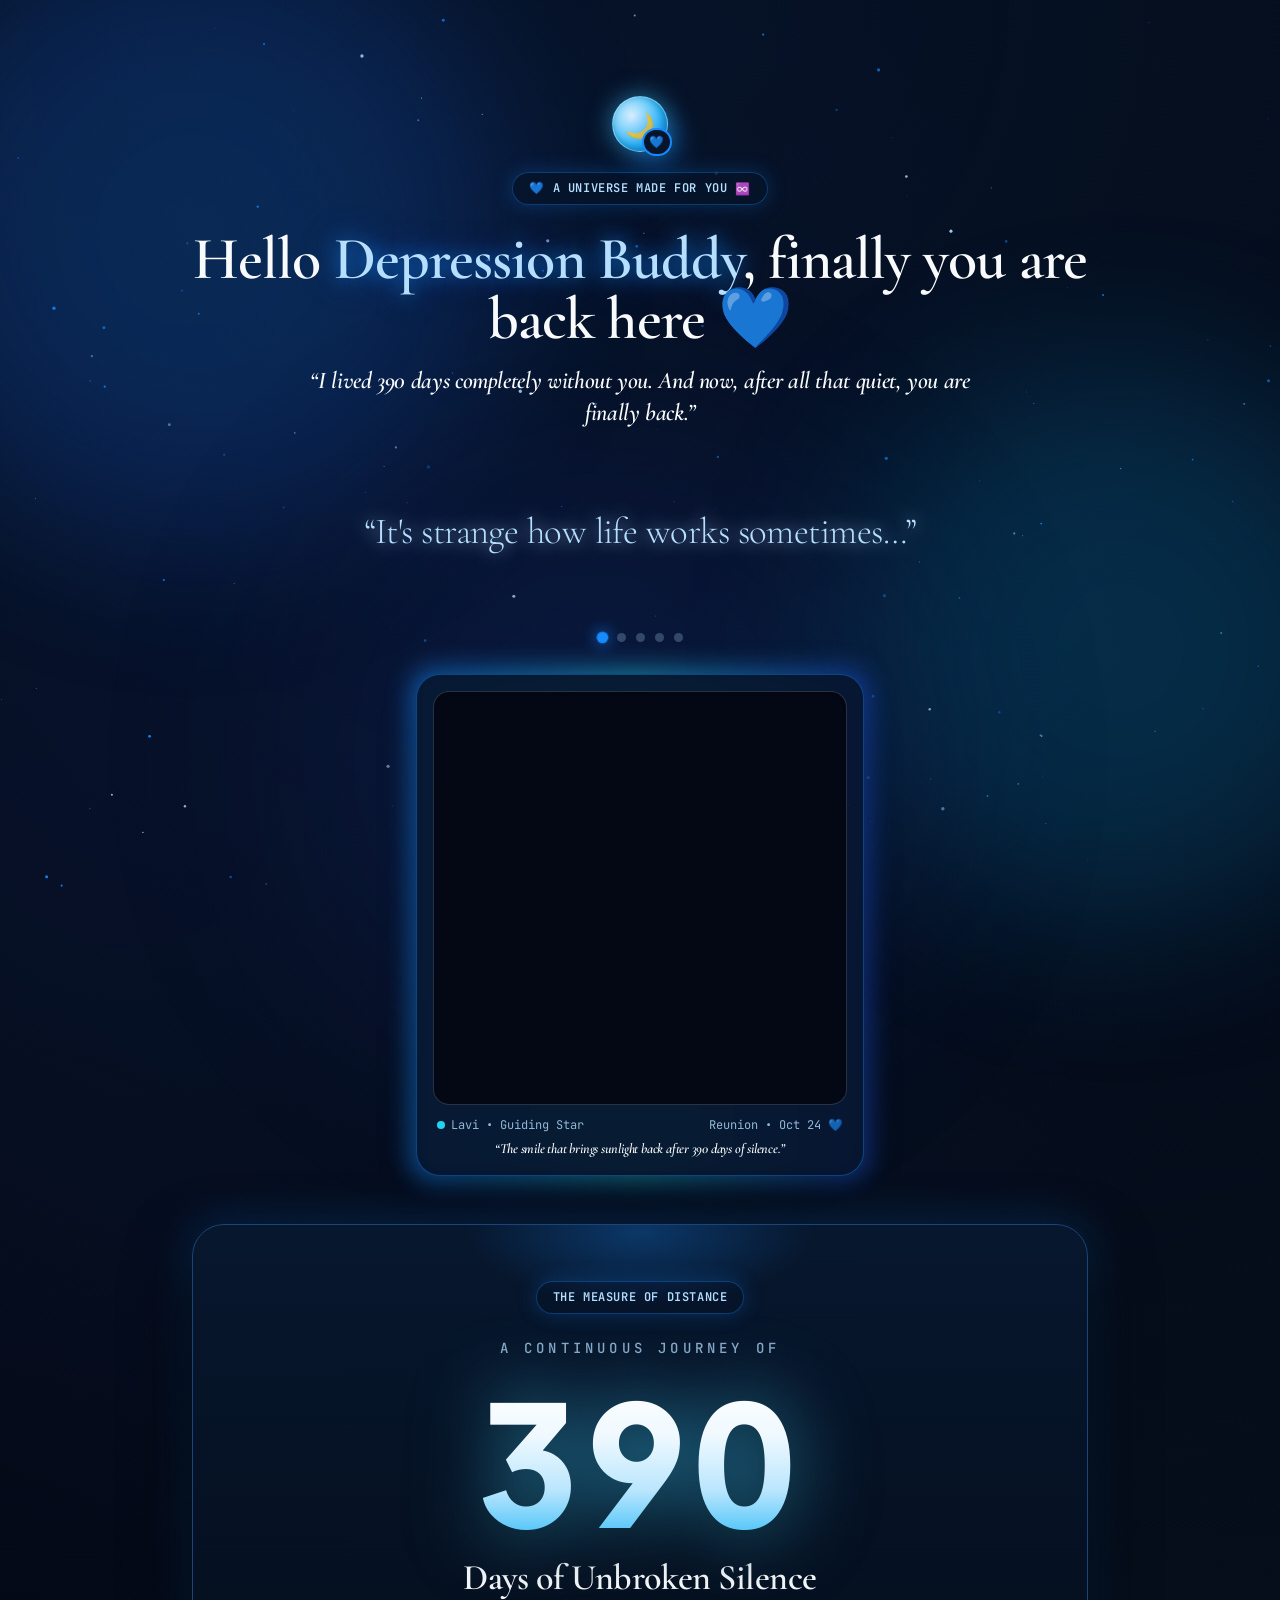
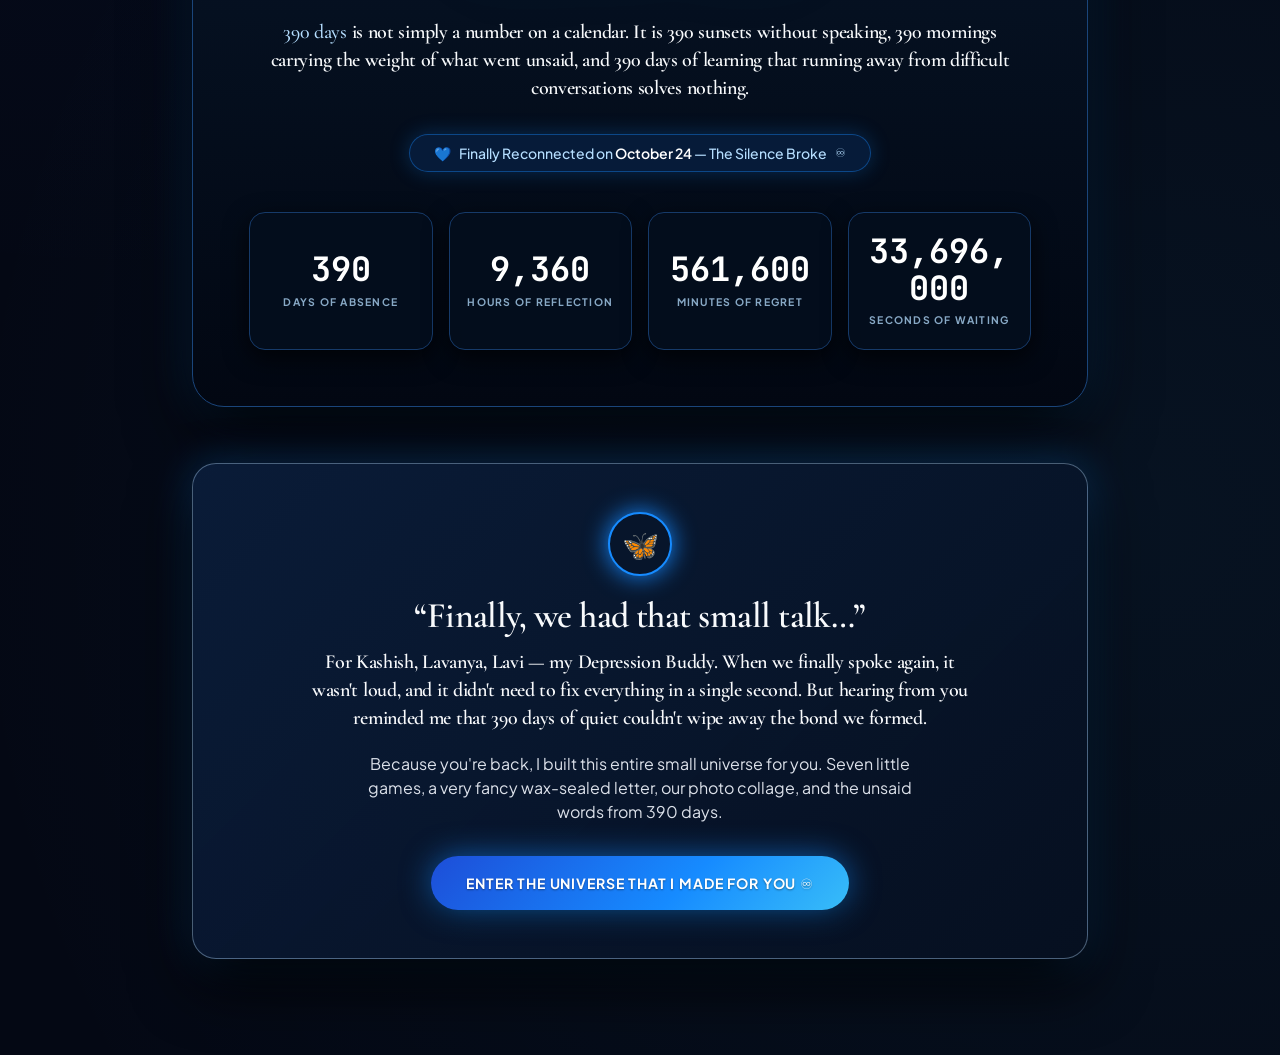
==== commit 5d825668: "Remove old clarification letter from Secret Locker, keeping Seven Promises and interactive features" ====
--- a/index.html
+++ b/index.html
@@ -2616,7 +2616,7 @@
         <span>← Back to Letter</span>
       </button>
       <button class="btn-chapter-next" onclick="goToChapter(6)">
-        <span>Next: The Secret Vault 🗝️ →</span>
+        <span>Next: The Secret Locker 🗝️ →</span>
       </button>
     </div>
 
@@ -2634,10 +2634,10 @@
       </div>
 
       <h2 class="text-2xl sm:text-3xl md:text-4xl font-serif font-bold text-softWhite mb-3">
-        The Secret Vault: Clarifications on Every Topic
+        The Secret Locker: Seven Unbreakable Promises
       </h2>
       <p class="text-sm sm:text-base text-iceBlue/75 max-w-lg mx-auto mb-8 font-light">
-        Everything that happened from my side. Full clarity, honesty, and the unsaid truths.
+        Ruglati's sacred vows, forever guarded and sealed in our celestial universe 💙
       </p>
 
       <!-- Vault Password Form -->
@@ -2646,7 +2646,7 @@
           autocomplete="off">
 
         <button id="btn-unlock-secret-vault" class="btn-primary w-full cursor-pointer">
-          <span>Unlock The Truth</span>
+          <span>Unlock Secret Locker</span>
           <span>🗝️</span>
         </button>
 
@@ -2661,91 +2661,18 @@
         </div>
       </div>
 
-      <!-- Passage (From Yadav to Depression Buddy) -->
+      <!-- Passage: Ruglati's Seven Unbreakable Promises -->
       <div id="vault-unlocked-passage" class="hidden text-left mt-8 pt-8 border-t border-electricBlue/30 space-y-6">
         <div class="flex items-center justify-between pb-3 border-b border-iceBlue/15 font-mono">
-          <span class="text-xs text-cyan-400 uppercase tracking-widest font-semibold">Unlocked &bull; The Unsaid
-            Clarifications</span>
+          <span class="text-xs text-cyan-400 uppercase tracking-widest font-semibold">Unlocked &bull; Ruglati's Seven Promises 🗝️</span>
           <button id="btn-relock-vault" class="text-xs text-iceBlue/80 hover:text-white underline cursor-pointer">Lock
-            Vault 🔒</button>
-        </div>
-
-        <div
-          class="p-4 sm:p-8 rounded-2xl bg-midnight/90 border border-electricBlue/35 font-serif text-base sm:text-xl text-softWhite leading-relaxed space-y-5 sm:space-y-6 font-normal shadow-inner">
-          <p class="text-iceBlue font-medium text-xl border-b border-iceBlue/20 pb-2">
-            To Kashish / Lavanya / Lavi (My Depression Buddy):
-          </p>
-
-          <!-- VAULT CHERISHED KEEPSAKE PORTRAIT -->
-          <div class="my-6 p-4 rounded-2xl bg-deepNavy/90 border border-cyan-400/50 shadow-[0_0_30px_rgba(22,139,255,0.3)] flex flex-col sm:flex-row items-center gap-5">
-            <div class="w-32 h-44 sm:w-36 sm:h-48 rounded-xl overflow-hidden shrink-0 border-2 border-electricBlue shadow-lg bg-midnight">
-              <img src="photo/thumbs/Golden-Hour%20Lavender%20Portraits.webp" loading="lazy" decoding="async" width="400" height="500" alt="Lavi • Cherished Memory" class="w-full h-full object-cover">
-            </div>
-            <div class="text-left">
-              <span class="text-xs font-mono text-cyan-300 uppercase tracking-widest block mb-1">🗝️ The Secret Vault Keepsake</span>
-              <h4 class="font-serif text-xl sm:text-2xl text-softWhite font-bold">Unsaid Truths, Forever Guarded 💙</h4>
-              <p class="font-serif italic text-sm text-iceBlue/90 mt-2 leading-relaxed">
-                “Having my Depression Buddy back is the only answer I ever needed. No more silence, no more distance — just two friends walking forward together.”
-              </p>
-            </div>
-          </div>
-
-          <div class="space-y-2">
-            <h4 class="font-bold text-softWhite text-lg font-sans text-cyan-300">1. Why The Silence Happened & The
-              Regret of Running Away</h4>
-            <p>
-              When 390 days of silence stretched between us, you probably wondered how I could go so long without saying
-              a word. The raw truth is that I panicked. When misunderstandings occurred, instead of confronting them
-              with maturity, I retreated into my shell. I convinced myself that if I spoke, I might say the wrong thing
-              and hurt you worse. I learned the hardest lesson of my life: silence does not heal wounds, it only leaves
-              the person you care about feeling abandoned.
-            </p>
-          </div>
-
-          <div class="space-y-2">
-            <h4 class="font-bold text-softWhite text-lg font-sans text-cyan-300">2. On Never Intending to Hurt You</h4>
-            <p>
-              I want you to know with absolute certainty: I never, for a single fraction of a second, wanted to hurt
-              you. I have bloody reasons and explanations for every single thing that happened from my side, every talk,
-              every topic. None of it was born from malice or lack of care. If anything, I cared so intensely that the
-              fear of failing you paralyzed me.
-            </p>
-          </div>
-
-          <div class="space-y-2">
-            <h4 class="font-bold text-softWhite text-lg font-sans text-cyan-300">3. Knowing Your Depression & Carrying
-              the Worry</h4>
-            <p>
-              I know your depression. I know how heavy your chest gets, how your mind spirals, and how easy it is to
-              believe that people don't care. That is why being silent tore me apart inside. Every time weeks passed, I
-              would stare at my phone, wanting to ask: 'Are you eating? Are you sleeping? Did you make it through
-              today?' Putting that phone down without sending a message felt like carrying a boulder on my heart.
-            </p>
-          </div>
-
-          <div class="space-y-2">
-            <h4 class="font-bold text-softWhite text-lg font-sans text-cyan-300">4. The October 24 Reconnection & My
-              Promise to You</h4>
-            <p>
-              When October 24 arrived and we finally spoke, the weight of 390 days lifted. I don't hold a single ounce
-              of bitterness for the time that passed. It proved that what we shared was real—it survived more than a
-              year of absolute quiet. My promise to you now is simple: No more running away. No more unanswered silence.
-              Whenever you need an ear, whenever your depression is loud, I am here. You are safe with me.
-            </p>
-          </div>
-
-          <div class="pt-6 border-t border-iceBlue/20 text-right space-y-1">
-            <p class="text-electricBlue font-serif italic text-lg">Always your friend, no matter the distance.</p>
-            <p class="text-softWhite font-serif font-bold text-base">From your Depression Buddy, Yadav 🖤💙</p>
-            <p class="text-xs font-mono text-iceBlue/60">The unsaid words held for 390 days are finally home &bull; ♾️
-            </p>
-          </div>
+            Locker 🔒</button>
         </div>
 
         <!-- =========================================================================
              RUGLATI'S SEVEN UNBREAKABLE PROMISES
              ========================================================================= -->
-        <div id="ruglati-seven-promises-section" class="mt-10 pt-8 border-t border-electricBlue/35 space-y-6">
+        <div id="ruglati-seven-promises-section" class="space-y-6">
           <div class="text-center space-y-2">
             <div class="inline-flex items-center gap-2 px-3 py-1 rounded-full bg-deepNavy/90 border border-cyan-400/40 text-xs font-mono text-cyan-300">
               <span>🗝️</span>
@@ -5721,7 +5648,7 @@
       vLockForm.classList.add("hidden");
       vPassage.classList.remove("hidden");
       document.getElementById("secret-vault-icon").innerText = "🔓";
-      showToast("Secret vault unlocked. Unsaid truths revealed. 🗝️", "💙");
+      showToast("Secret Locker unlocked! Ruglati's promises revealed 🗝️", "💙");
       for (let i = 0; i < 5; i++) {
         setTimeout(() => spawnFloatingHeart(window.innerWidth / 2 + (Math.random() - 0.5) * 160, window.innerHeight / 2), i * 140);
       }
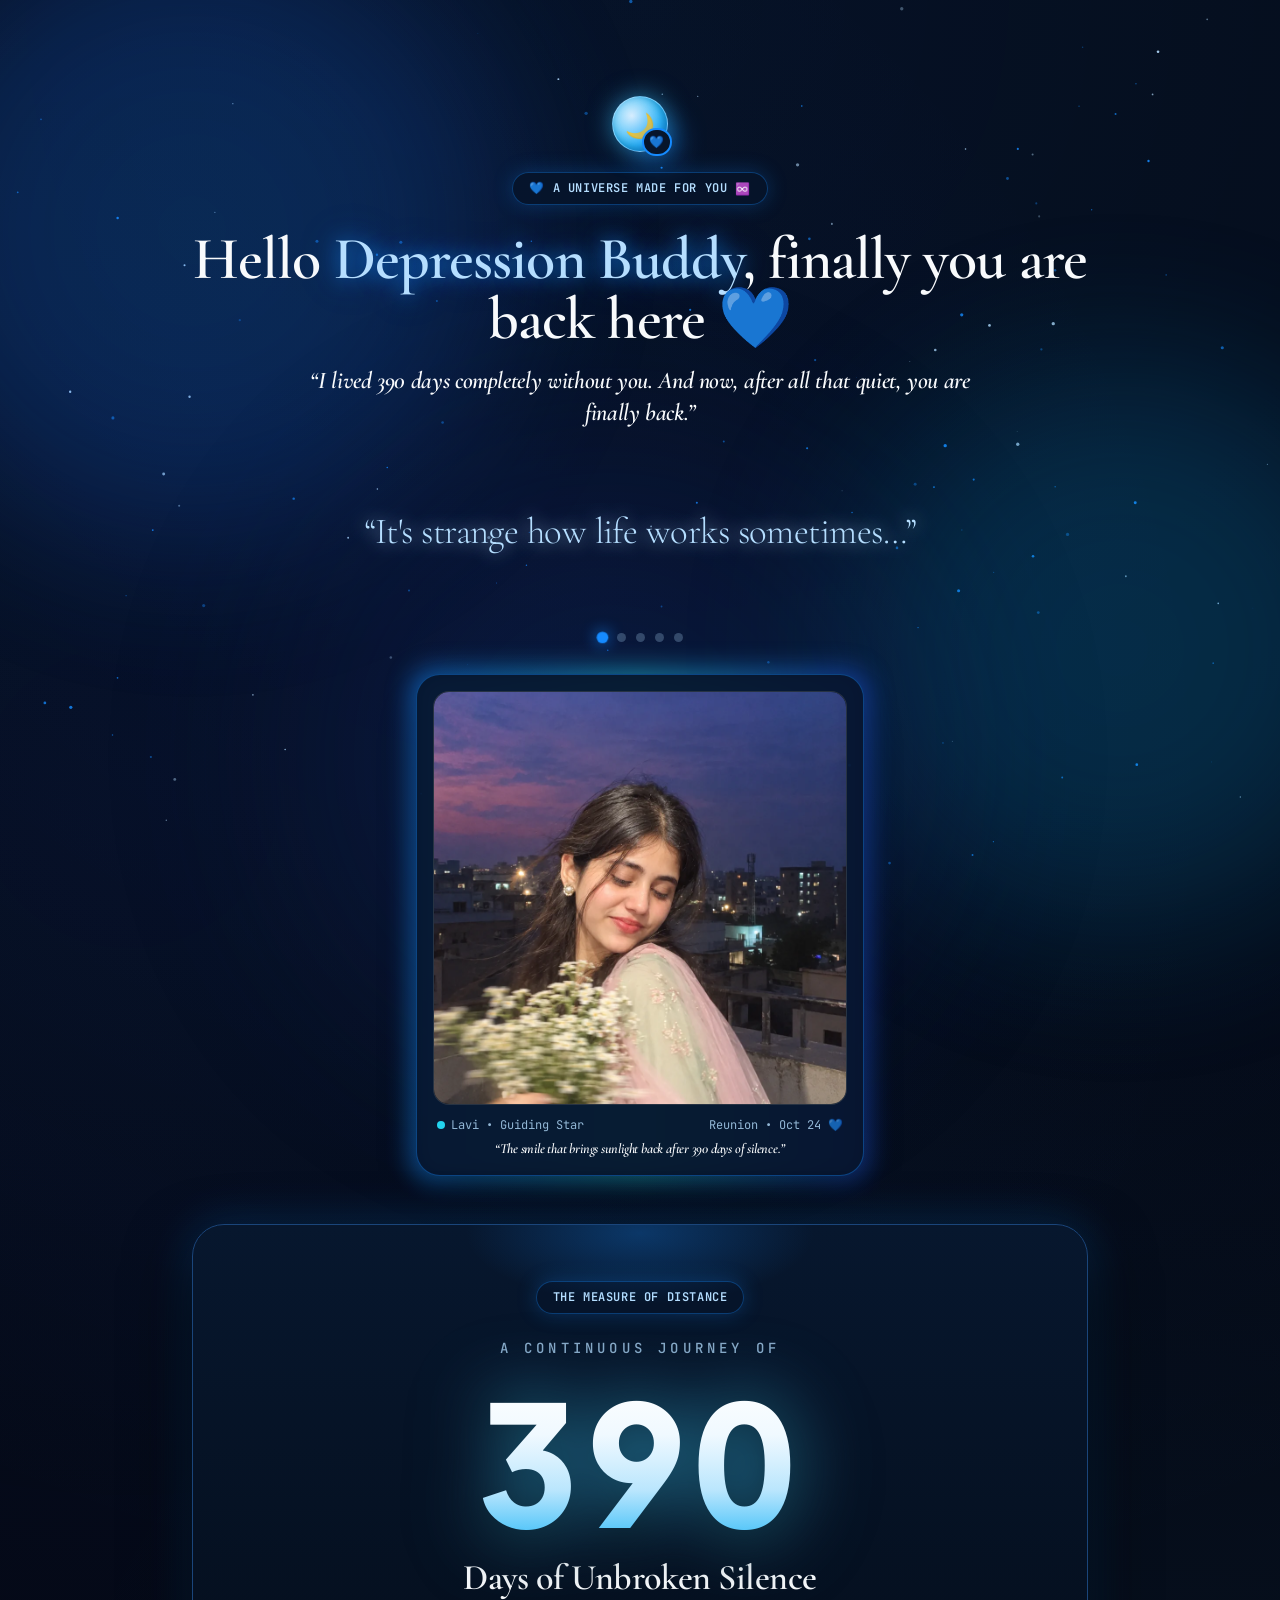
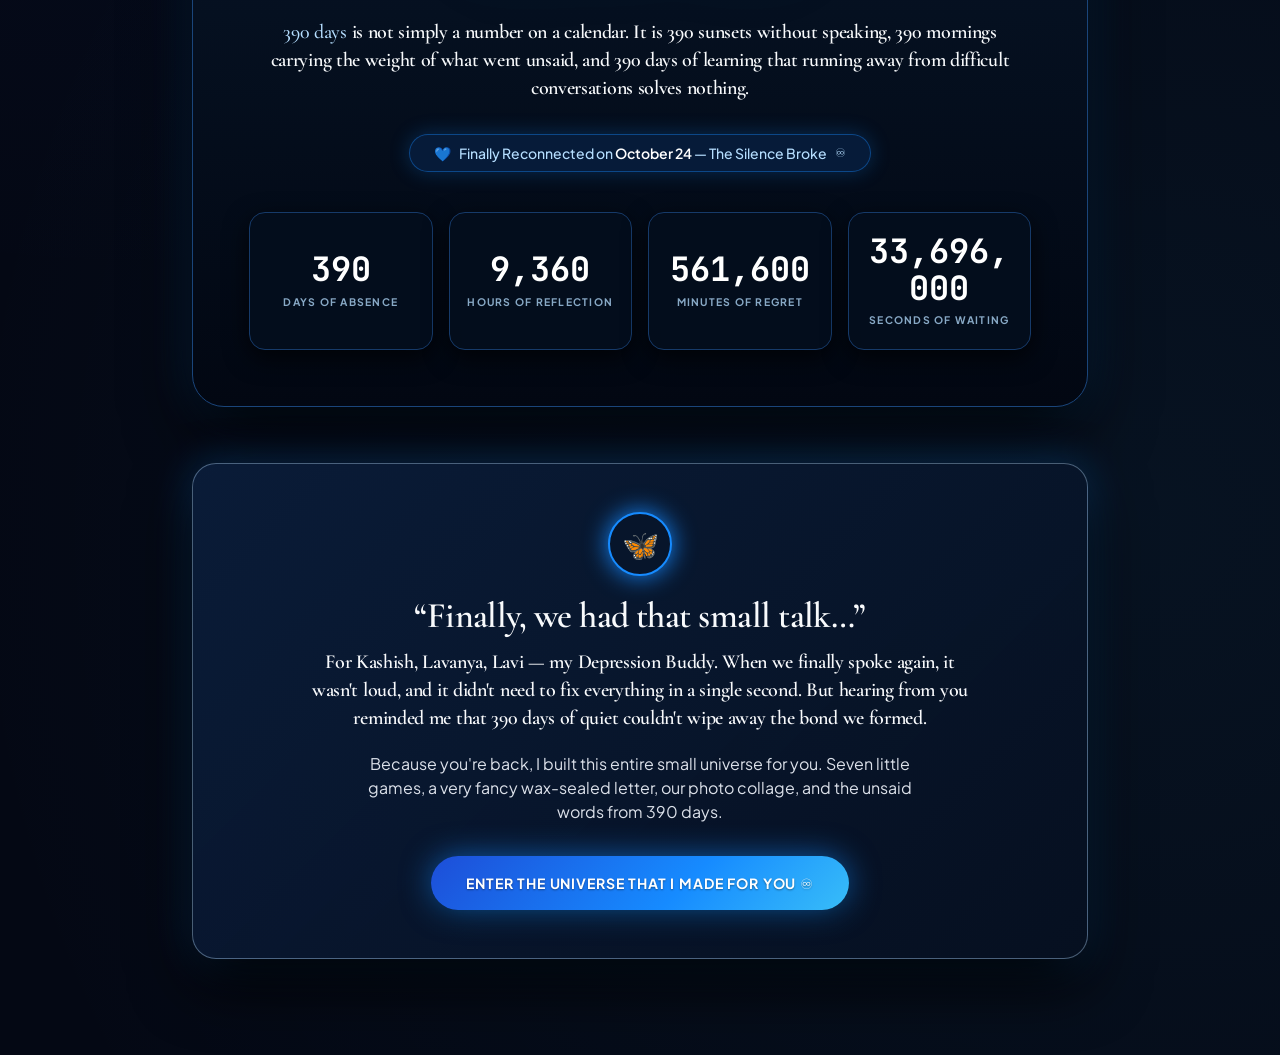
==== commit a2d5c41c: "Update Ruglati's to Yadav's Seven Unbreakable Promises in Secret Locker" ====
--- a/index.html
+++ b/index.html
@@ -2637,7 +2637,7 @@
         The Secret Locker: Seven Unbreakable Promises
       </h2>
       <p class="text-sm sm:text-base text-iceBlue/75 max-w-lg mx-auto mb-8 font-light">
-        Ruglati's sacred vows, forever guarded and sealed in our celestial universe 💙
+        Yadav's sacred vows, forever guarded and sealed in our celestial universe 💙
       </p>
 
       <!-- Vault Password Form -->
@@ -2661,18 +2661,18 @@
         </div>
       </div>
 
-      <!-- Passage: Ruglati's Seven Unbreakable Promises -->
+      <!-- Passage: Yadav's Seven Unbreakable Promises -->
       <div id="vault-unlocked-passage" class="hidden text-left mt-8 pt-8 border-t border-electricBlue/30 space-y-6">
         <div class="flex items-center justify-between pb-3 border-b border-iceBlue/15 font-mono">
-          <span class="text-xs text-cyan-400 uppercase tracking-widest font-semibold">Unlocked &bull; Ruglati's Seven Promises 🗝️</span>
+          <span class="text-xs text-cyan-400 uppercase tracking-widest font-semibold">Unlocked &bull; Yadav's Seven Promises 🗝️</span>
           <button id="btn-relock-vault" class="text-xs text-iceBlue/80 hover:text-white underline cursor-pointer">Lock
             Locker 🔒</button>
         </div>
 
         <!-- =========================================================================
-             RUGLATI'S SEVEN UNBREAKABLE PROMISES
+             YADAV'S SEVEN UNBREAKABLE PROMISES
              ========================================================================= -->
-        <div id="ruglati-seven-promises-section" class="space-y-6">
+        <div id="yadav-seven-promises-section" class="space-y-6">
           <div class="text-center space-y-2">
             <div class="inline-flex items-center gap-2 px-3 py-1 rounded-full bg-deepNavy/90 border border-cyan-400/40 text-xs font-mono text-cyan-300">
               <span>🗝️</span>
@@ -2680,7 +2680,7 @@
               <span>💙</span>
             </div>
             <h3 class="font-serif text-2xl sm:text-3xl md:text-4xl text-softWhite font-bold text-glow-blue tracking-tight">
-              Ruglati's Seven Unbreakable Promises
+              Yadav's Seven Unbreakable Promises
             </h3>
             <p class="font-serif italic text-sm sm:text-base text-iceBlue/85 max-w-xl mx-auto leading-relaxed">
               “Seven sacred promises to protect, cherish, and uphold our bond across every tomorrow.”
@@ -5648,7 +5648,7 @@
       vLockForm.classList.add("hidden");
       vPassage.classList.remove("hidden");
       document.getElementById("secret-vault-icon").innerText = "🔓";
-      showToast("Secret Locker unlocked! Ruglati's promises revealed 🗝️", "💙");
+      showToast("Secret Locker unlocked! Yadav's promises revealed 🗝️", "💙");
       for (let i = 0; i < 5; i++) {
         setTimeout(() => spawnFloatingHeart(window.innerWidth / 2 + (Math.random() - 0.5) * 160, window.innerHeight / 2), i * 140);
       }
@@ -5678,7 +5678,7 @@
     });
 
     /* =========================================================================
-       11. RUGLATI'S SEVEN UNBREAKABLE PROMISES, ATTACK OPTION & WHATSAPP
+       11. YADAV'S SEVEN UNBREAKABLE PROMISES, ATTACK OPTION & WHATSAPP
        ========================================================================= */
     function togglePromiseCard(cardEl, promiseNum) {
       if (!cardEl) return;
--- a/style.css
+++ b/style.css
@@ -3864,7 +3864,7 @@
 }
 
 /* --------------------------------------------------------------------------
-   5. RUGLATI'S SEVEN UNBREAKABLE PROMISES & ATTACK OPTION
+   5. YADAV'S SEVEN UNBREAKABLE PROMISES & ATTACK OPTION
    -------------------------------------------------------------------------- */
 .promise-card {
   position: relative;
--- a/style.css
+++ b/style.css
@@ -3864,7 +3864,7 @@
 }
 
 /* --------------------------------------------------------------------------
-   5. RUGLATI'S SEVEN UNBREAKABLE PROMISES & ATTACK OPTION
+   5. YADAV'S SEVEN UNBREAKABLE PROMISES & ATTACK OPTION
    -------------------------------------------------------------------------- */
 .promise-card {
   position: relative;
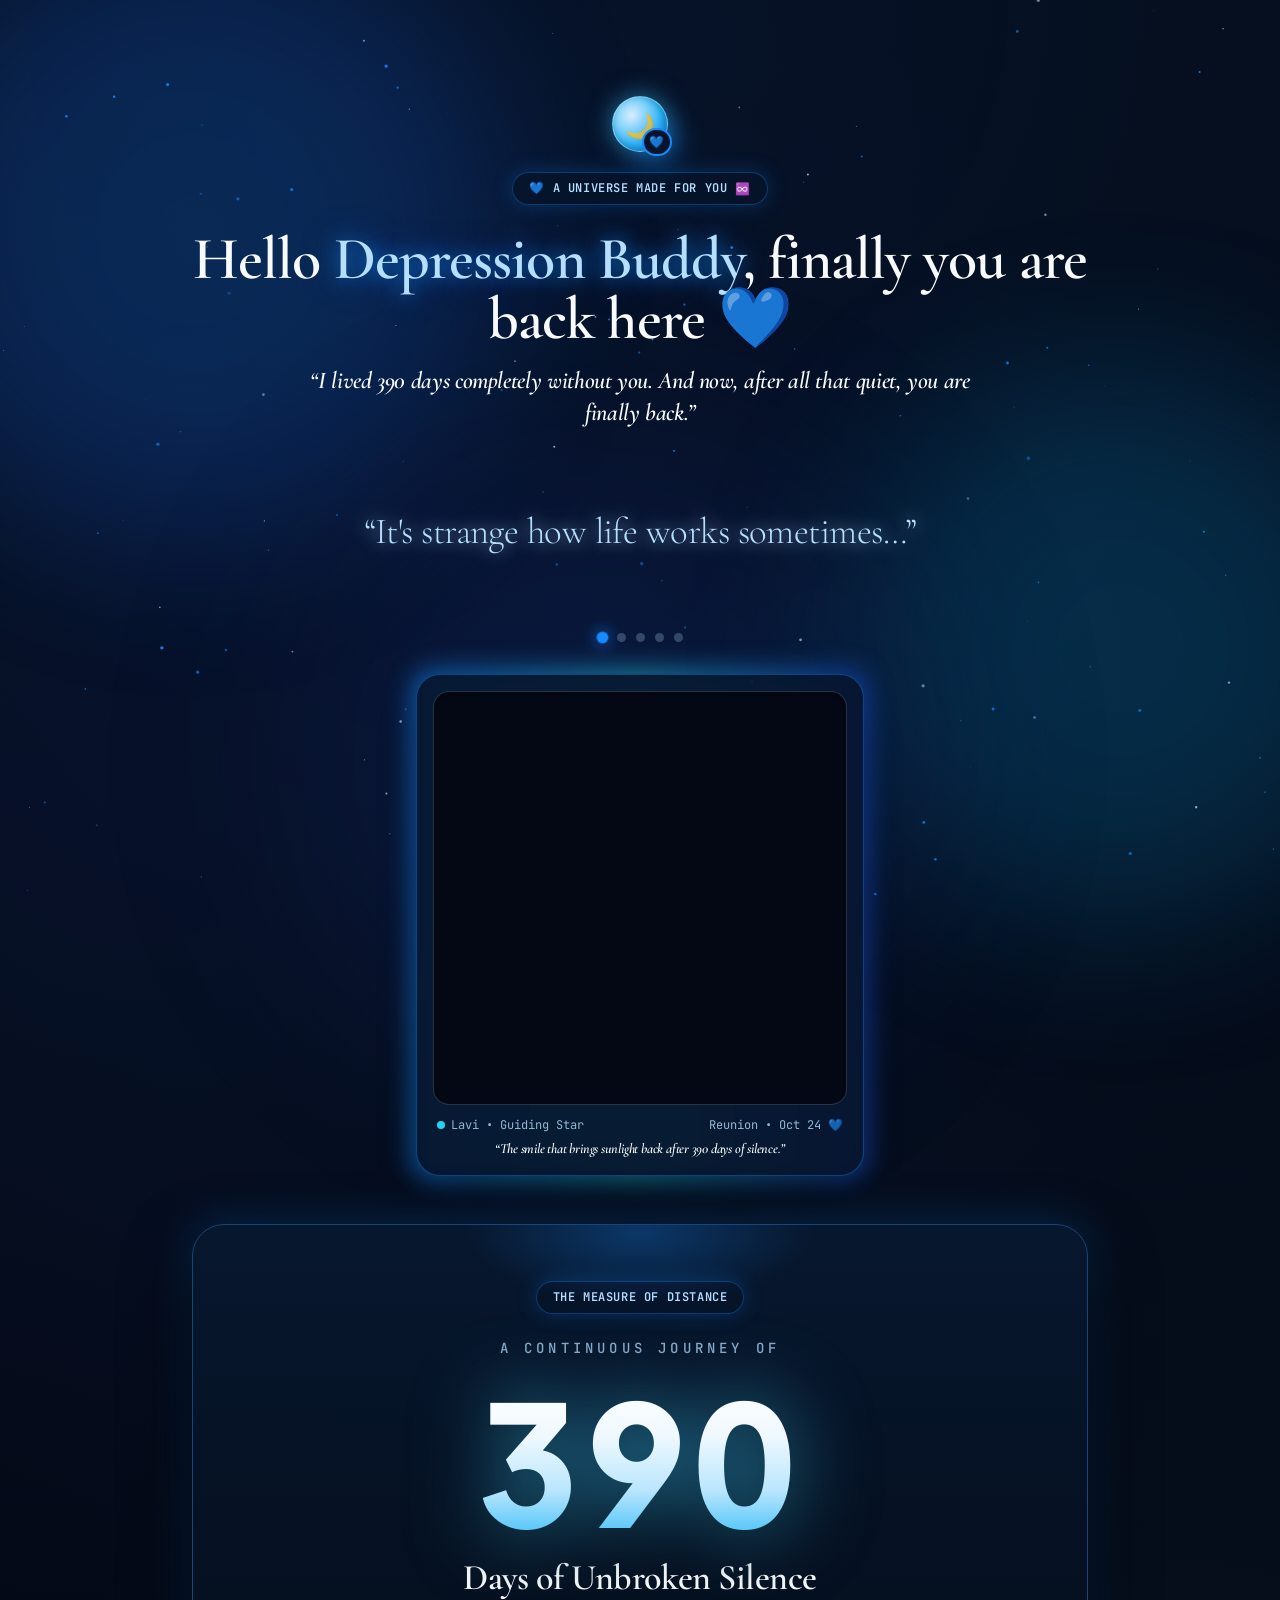
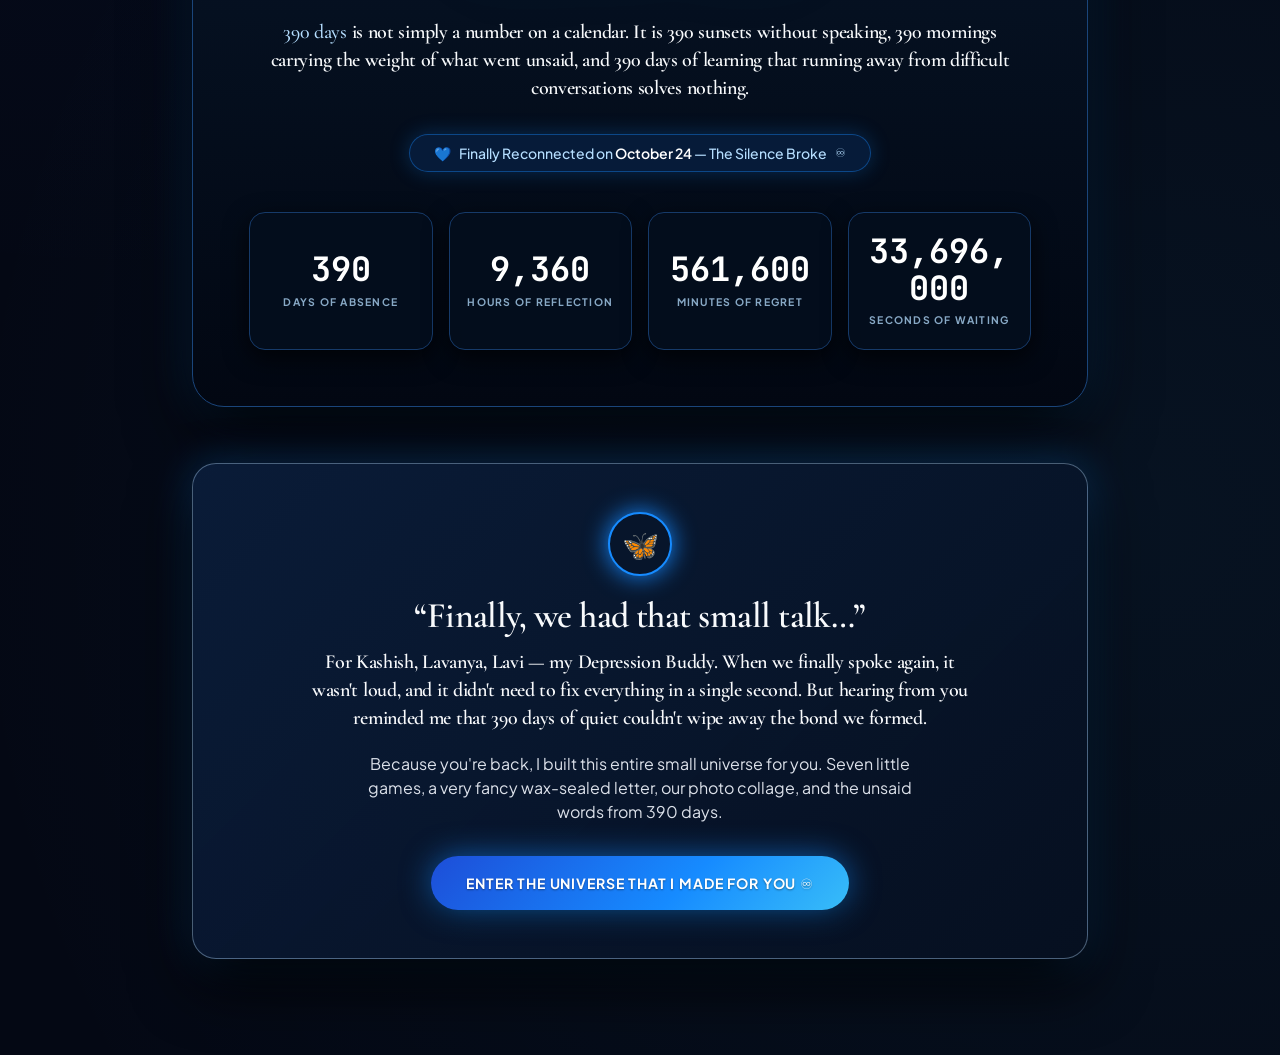
==== commit 837d3530: "Update Ruglati to Lavi in toast notification and WhatsApp promise confirmation" ====
--- a/index.html
+++ b/index.html
@@ -5721,7 +5721,7 @@
         setTimeout(() => spawnFloatingHeart(window.innerWidth / 2 + (Math.random() - 0.5) * 220, window.innerHeight / 2), i * 90);
       }
 
-      showToast("Ruglati: Emotional damage activated! 💥", "⚠️");
+      showToast("Lavi: Emotional damage activated! 💥", "⚠️");
 
       // Show dramatic warning modal
       const modal = document.getElementById("attack-option-modal");
@@ -5748,7 +5748,7 @@
       }
       showToast("Opening WhatsApp to confirm Seven Promises... 💙", "📲");
 
-      const message = "Haan bhai, main Ruglati, promise karti hoon ki main in seven promises ko sincerely follow karne ki koshish karungi. Main bina bataye disappear nahi karungi, trust nahi todungi, difficult times mein easily give up nahi karungi, tumhari feelings ignore nahi karungi, misunderstandings ko communication se solve karungi, tumhare efforts ki respect karungi, aur false promises nahi karungi. Agar kabhi galti ho gayi, toh main apni mistake accept karke use sudharne ki koshish karungi. Haan bhai, ye mera promise hai!";
+      const message = "Haan bhai, main Lavi, promise karti hoon ki main in seven promises ko sincerely follow karne ki koshish karungi. Main bina bataye disappear nahi karungi, trust nahi todungi, difficult times mein easily give up nahi karungi, tumhari feelings ignore nahi karungi, misunderstandings ko communication se solve karungi, tumhare efforts ki respect karungi, aur false promises nahi karungi. Agar kabhi galti ho gayi, toh main apni mistake accept karke use sudharne ki koshish karungi. Haan bhai, ye mera promise hai!";
       const whatsappUrl = `https://wa.me/?text=${encodeURIComponent(message)}`;
 
       setTimeout(() => {
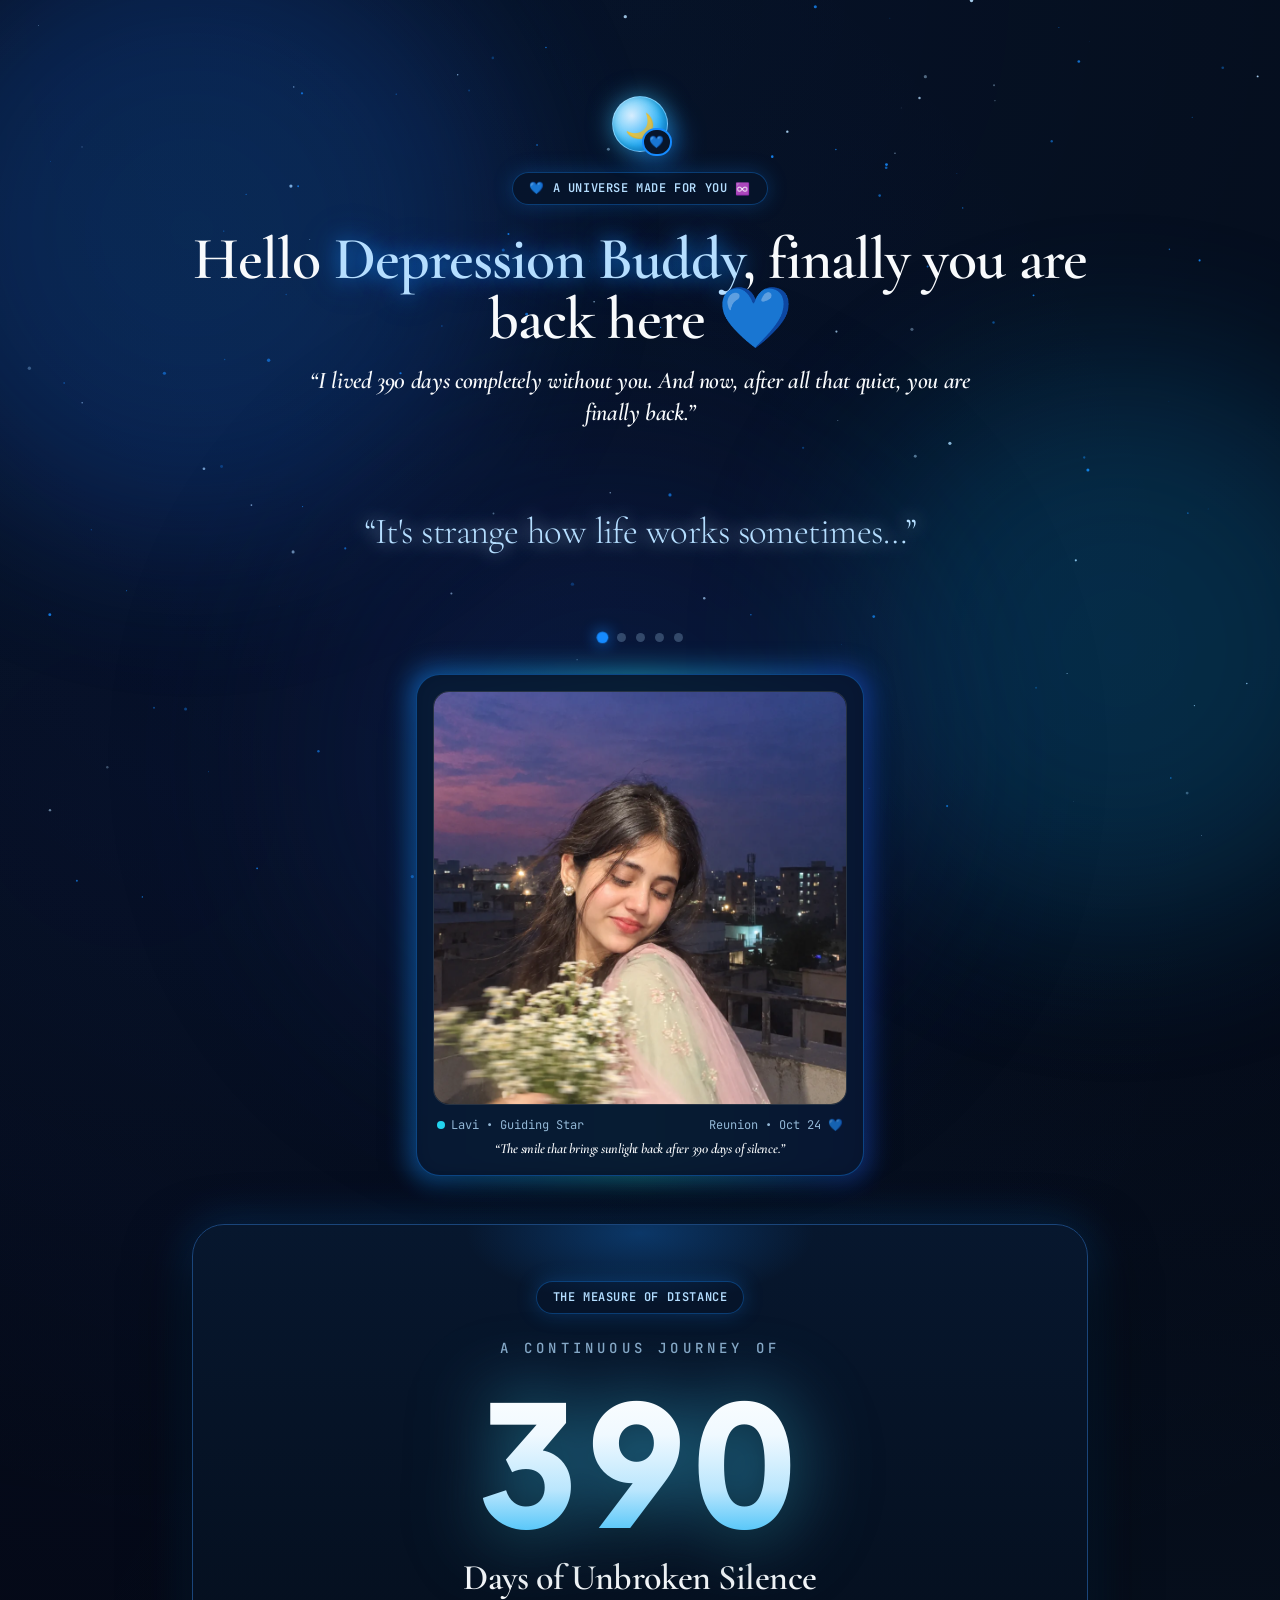
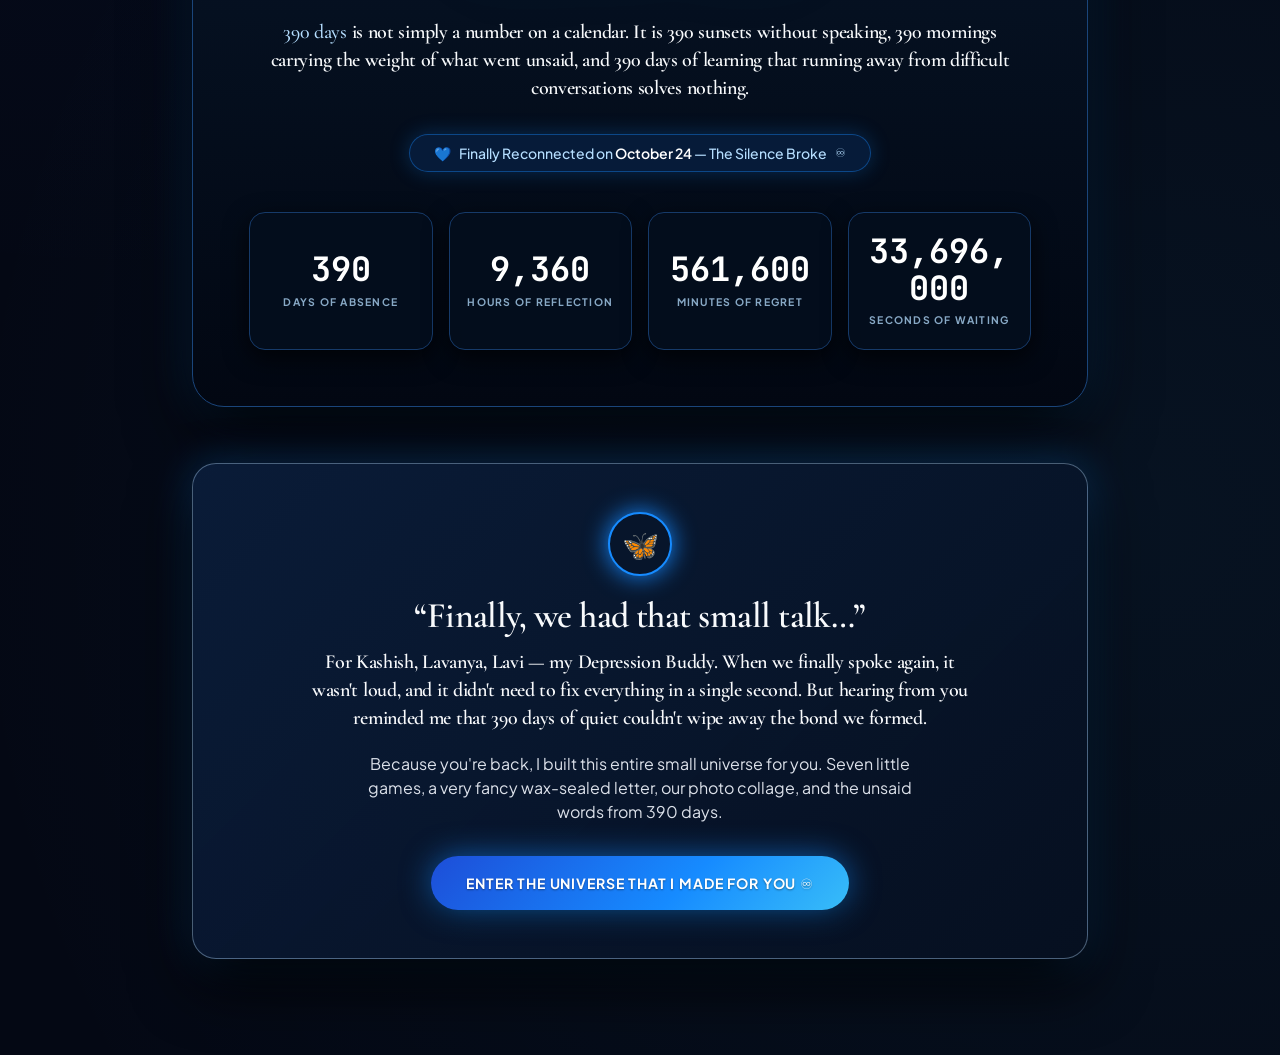
==== commit aac2de85: "Update Secret Locker passcode logic and chapter metadata" ====
--- a/index.html
+++ b/index.html
@@ -5657,7 +5657,7 @@
     document.getElementById("btn-unlock-secret-vault").addEventListener("click", () => {
       const code = vInput.value.trim().toLowerCase();
       const validCodes = state.passcodeVault.map(s => s.toLowerCase());
-      if (validCodes.includes(code) || code === "silence" || code === "yadav" || code.includes("clarity")) {
+      if (validCodes.includes(code) || code === "oggy" || code === "oggy" || code.includes("oggy")) {
         vError.classList.add("hidden");
         unlockSecretVault();
       } else {
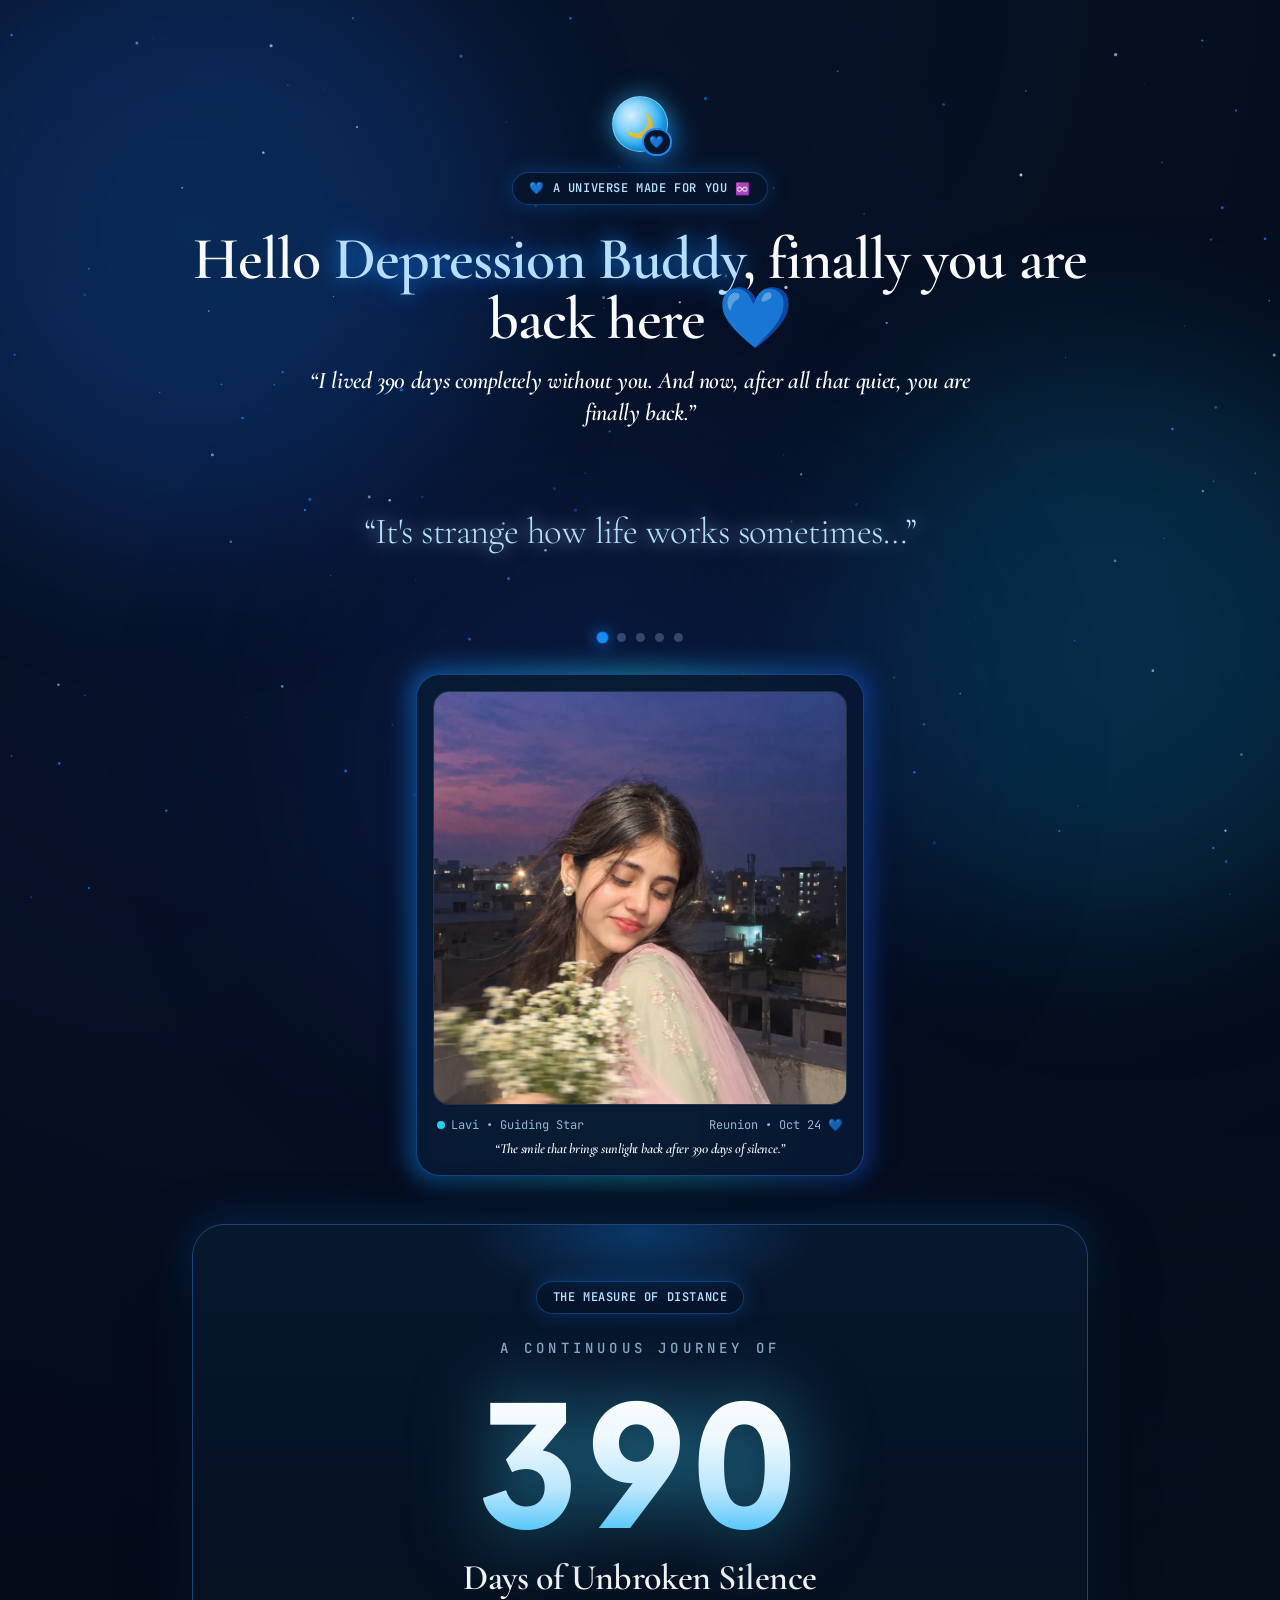
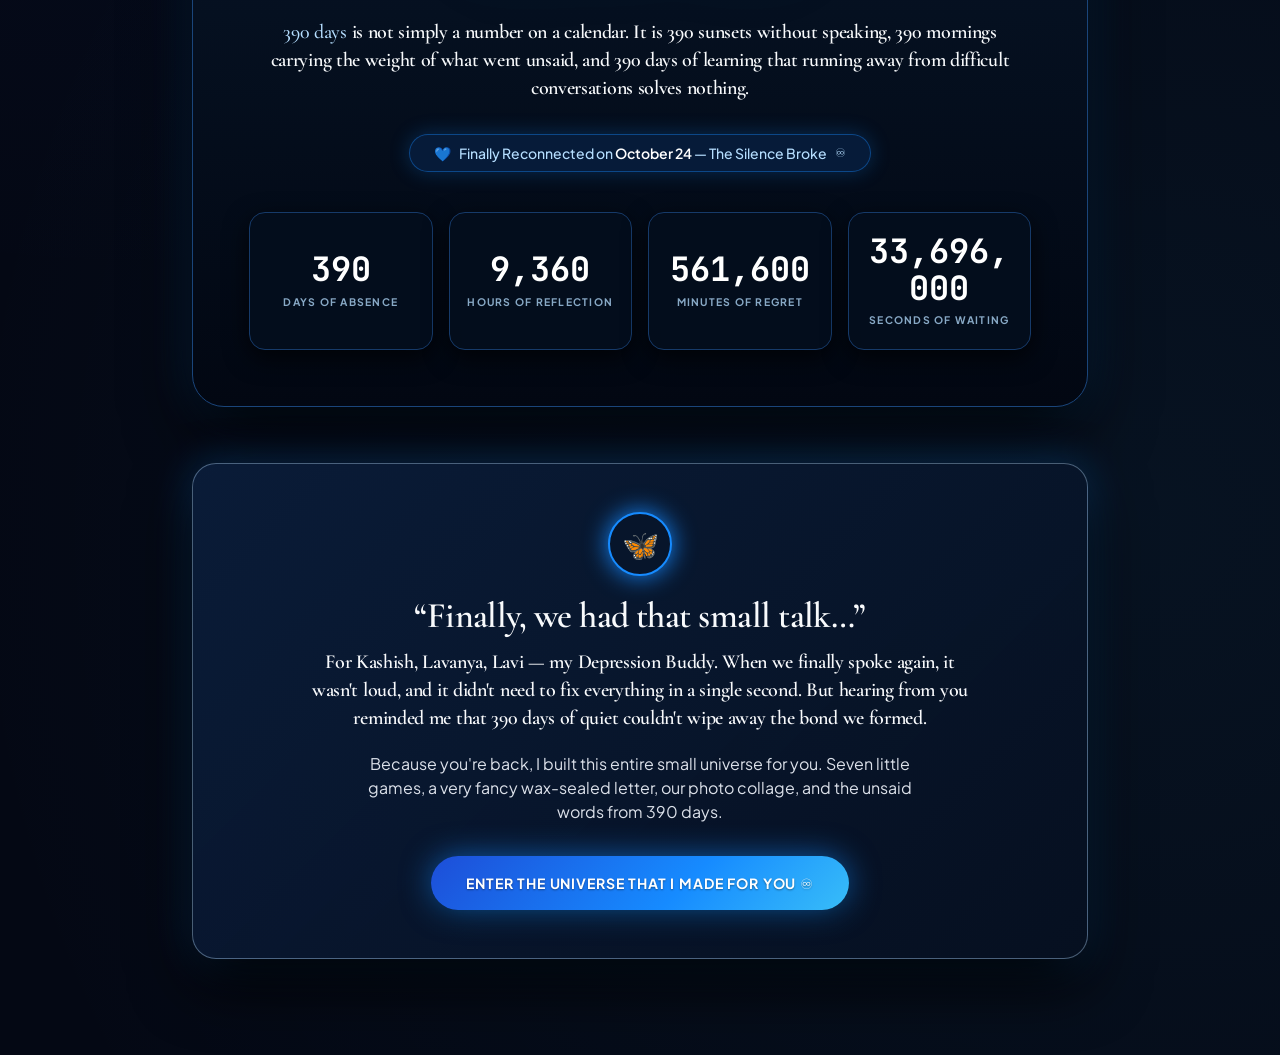
==== commit cdf42437: "Update Attack modal text to Lavi and change Secret Locker password to oggy with hint" ====
--- a/index.html
+++ b/index.html
@@ -2651,12 +2651,12 @@
         </button>
 
         <p id="secret-vault-error" class="passcode-error hidden">
-          Incorrect passcode. Hint: "silence"
+          Incorrect passcode. Hint: "oggy" 🐱 (our favorite cartoon cat)
         </p>
 
         <div
           class="pt-3 flex items-center justify-between text-xs text-iceBlue/80 border-t border-iceBlue/15 font-mono">
-          <span>Hint: <strong class="text-cyan-400 font-semibold">silence</strong></span>
+          <span>Hint: <strong class="text-cyan-400 font-semibold">oggy</strong> 🐱</span>
           <span class="text-xs text-cyan-300/80">Enter passcode to unlock</span>
         </div>
       </div>
@@ -3041,7 +3041,7 @@
 
 
   <!-- =========================================================================
-       RUGLATI ATTACK OPTION DRAMATIC WARNING MODAL
+       LAVI ATTACK OPTION DRAMATIC WARNING MODAL
        ========================================================================= -->
   <div id="attack-option-modal"
     onclick="if(event.target === this) closeAttackModal()"
@@ -3058,11 +3058,11 @@
       </div>
 
       <div class="inline-flex items-center gap-1.5 px-3 py-1 rounded-full bg-red-950/90 border border-red-500/60 text-[11px] font-mono text-red-300 uppercase tracking-widest mb-3">
-        <span>⚠️</span> HIGH ALERT &bull; RUGLETTI SHIELD
+        <span>⚠️</span> HIGH ALERT &bull; LAVI SHIELD
       </div>
 
       <h3 class="text-2xl sm:text-3xl font-serif font-bold text-softWhite mb-3 leading-snug">
-        Ruglati, seven promises hain. Inhe todne ka sochna bhi mat!
+        Lavi, seven promises hain. Inhe todne ka sochna bhi mat!
       </h3>
 
       <div class="text-sm sm:text-base font-semibold text-amber-300 bg-amber-950/40 border border-amber-500/30 rounded-xl p-3.5 mb-6 shadow-inner leading-relaxed">
@@ -3111,7 +3111,7 @@
       reunionTimestamp: new Date("2024-10-24T00:00:00"),
       gamesCompleted: { 1: false, 2: false, 3: false, 4: false, 5: false, 6: false, 7: false },
       passcodeUniverse: ["depression buddy", "depressionbuddy", "lavi", "blue"],
-      passcodeVault: ["silence", "yadav", "clarity", "truth"]
+      passcodeVault: ["oggy", "silence", "yadav"]
     };
     window.state = state;
 
@@ -5657,7 +5657,7 @@
     document.getElementById("btn-unlock-secret-vault").addEventListener("click", () => {
       const code = vInput.value.trim().toLowerCase();
       const validCodes = state.passcodeVault.map(s => s.toLowerCase());
-      if (validCodes.includes(code) || code === "oggy" || code === "oggy" || code.includes("oggy")) {
+      if (code === "oggy" || validCodes.includes(code) || code.includes("oggy") || code === "silence" || code === "yadav") {
         vError.classList.add("hidden");
         unlockSecretVault();
       } else {
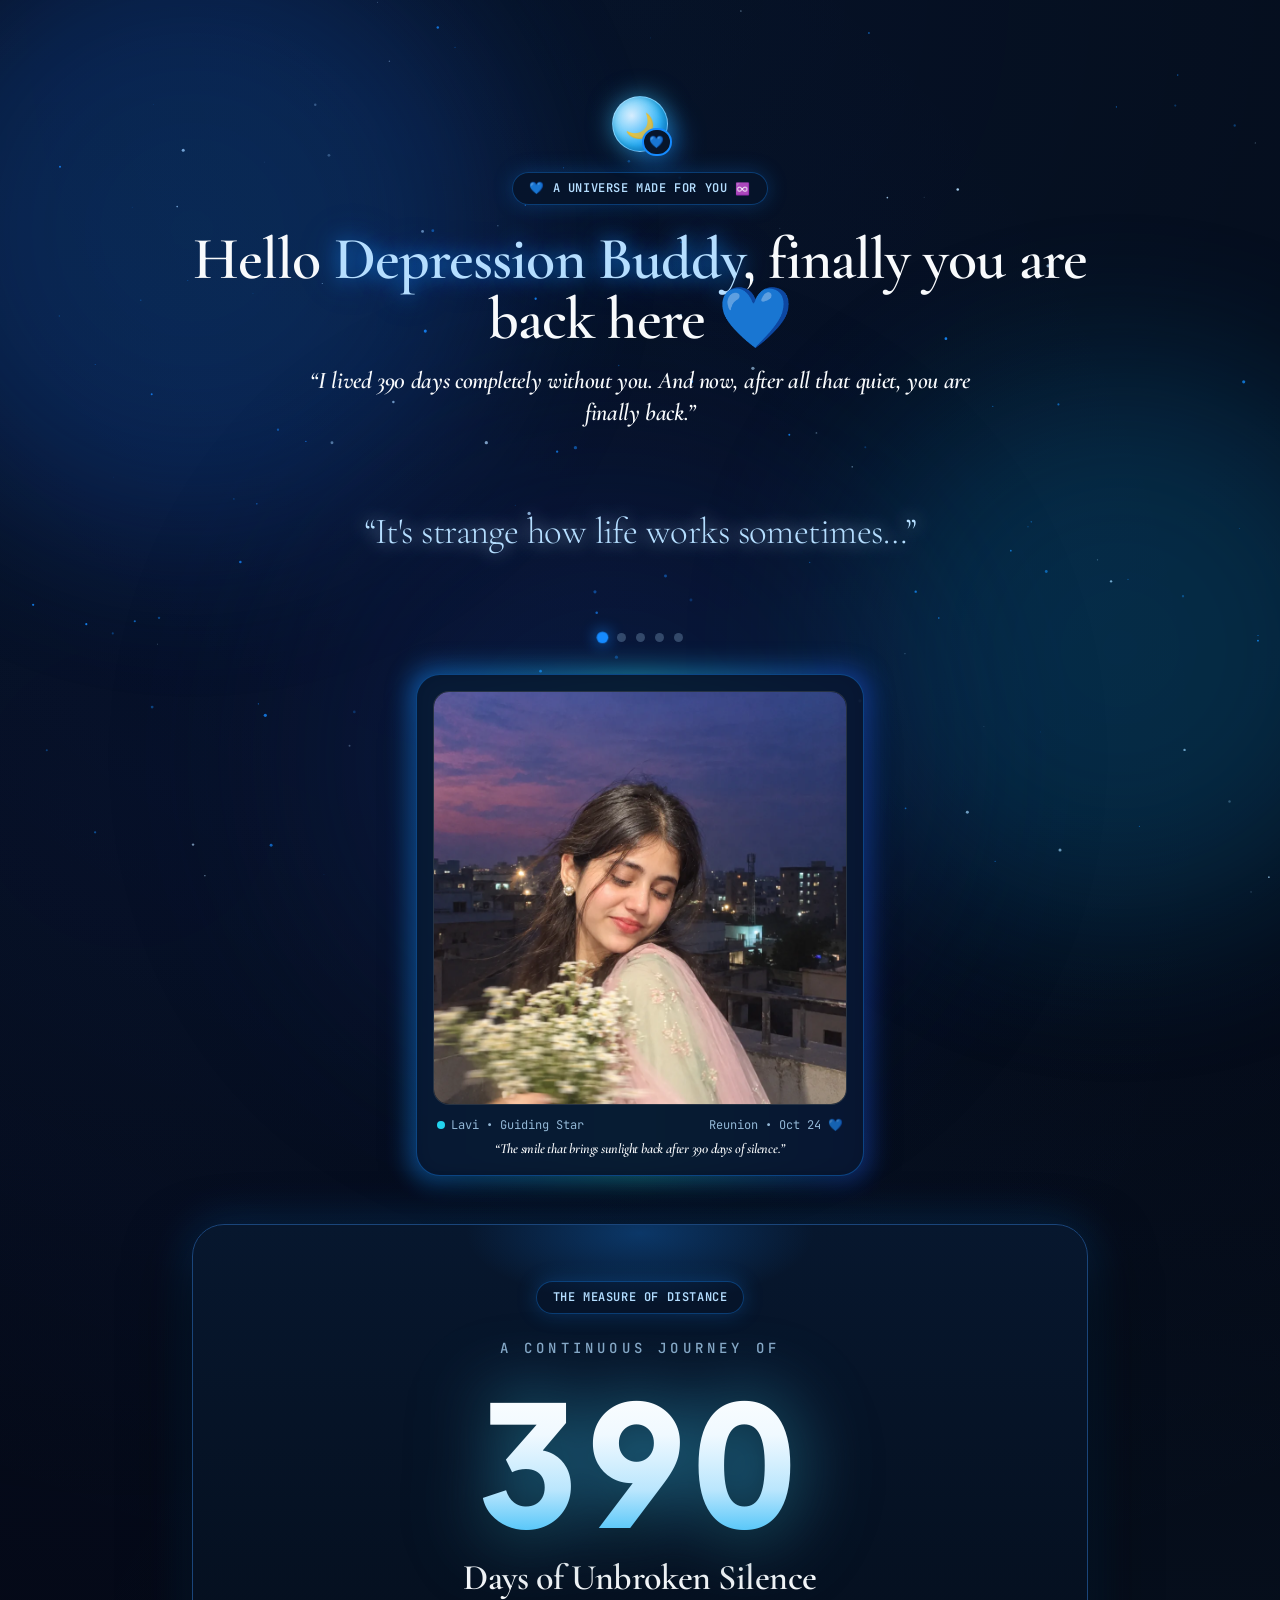
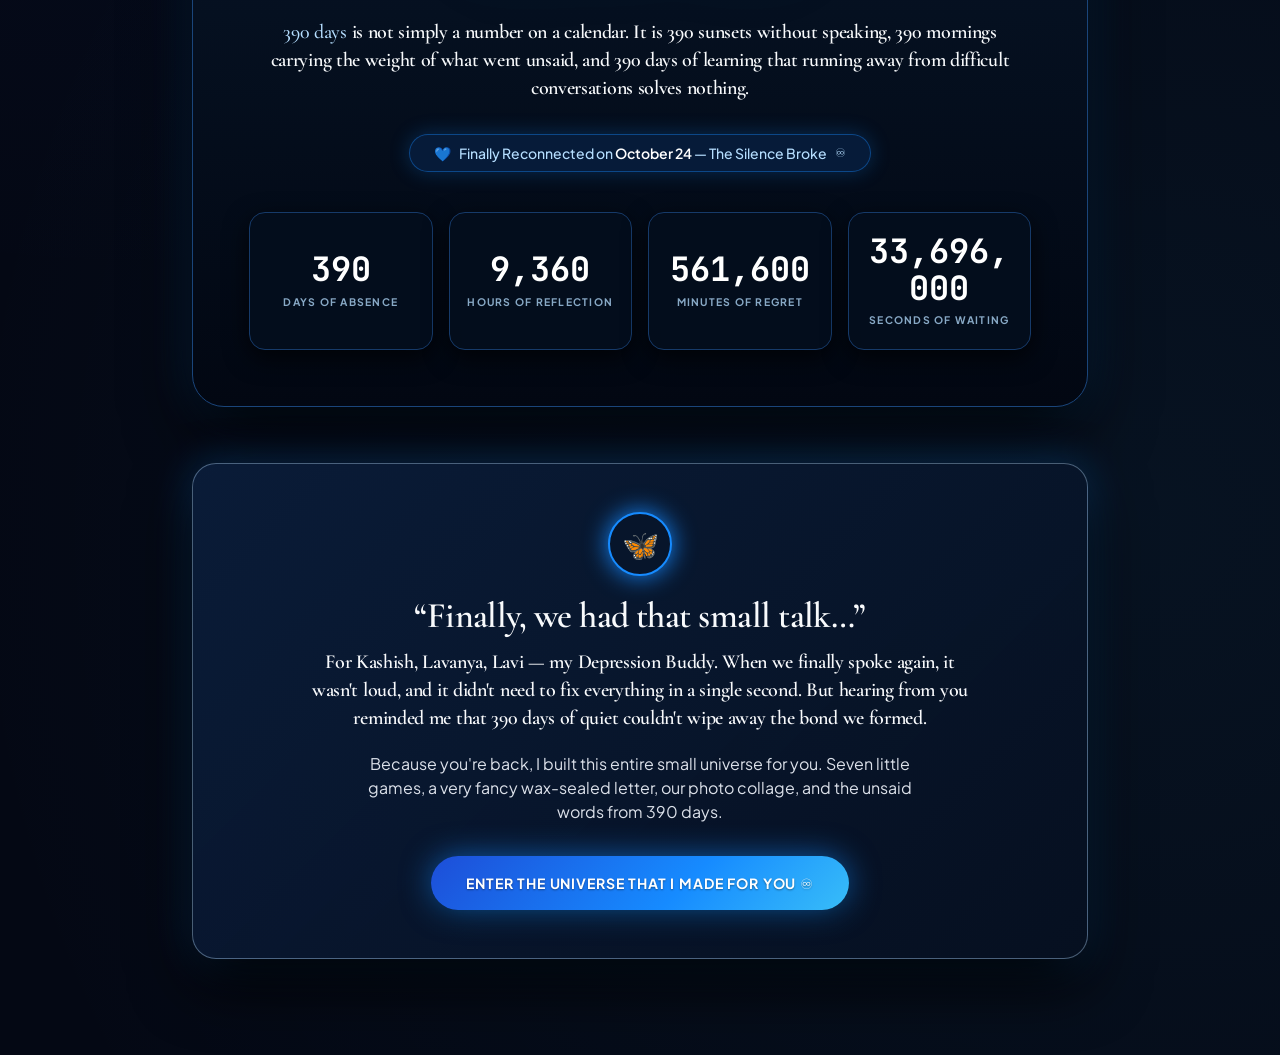
==== commit d8a566d7: "Update Secret Vault hint to 'Not a real giant, but he has a special name' and sync passcode" ====
--- a/index.html
+++ b/index.html
@@ -2651,12 +2651,12 @@
         </button>
 
         <p id="secret-vault-error" class="passcode-error hidden">
-          Incorrect passcode. Hint: "oggy" 🐱 (our favorite cartoon cat)
+          Incorrect passcode. Hint: <span id="secret-vault-error-hint">Not a real giant, but he has a special name</span>
         </p>
 
         <div
           class="pt-3 flex items-center justify-between text-xs text-iceBlue/80 border-t border-iceBlue/15 font-mono">
-          <span>Hint: <strong class="text-cyan-400 font-semibold">oggy</strong> 🐱</span>
+          <span>Hint: <strong id="secret-vault-hint-text" class="text-cyan-400 font-semibold">Not a real giant, but he has a special name</strong></span>
           <span class="text-xs text-cyan-300/80">Enter passcode to unlock</span>
         </div>
       </div>
@@ -3230,6 +3230,12 @@
           if (appData && appData.passwords) {
             if (appData.passwords.universe) state.passcodeUniverse = appData.passwords.universe;
             if (appData.passwords.vault) state.passcodeVault = appData.passwords.vault;
+            if (appData.passwords.vaultHint) {
+              const hintEl = document.getElementById("secret-vault-hint-text");
+              if (hintEl) hintEl.textContent = appData.passwords.vaultHint;
+              const errHintEl = document.getElementById("secret-vault-error-hint");
+              if (errHintEl) errHintEl.textContent = appData.passwords.vaultHint;
+            }
           }
         }
       } catch (err) {
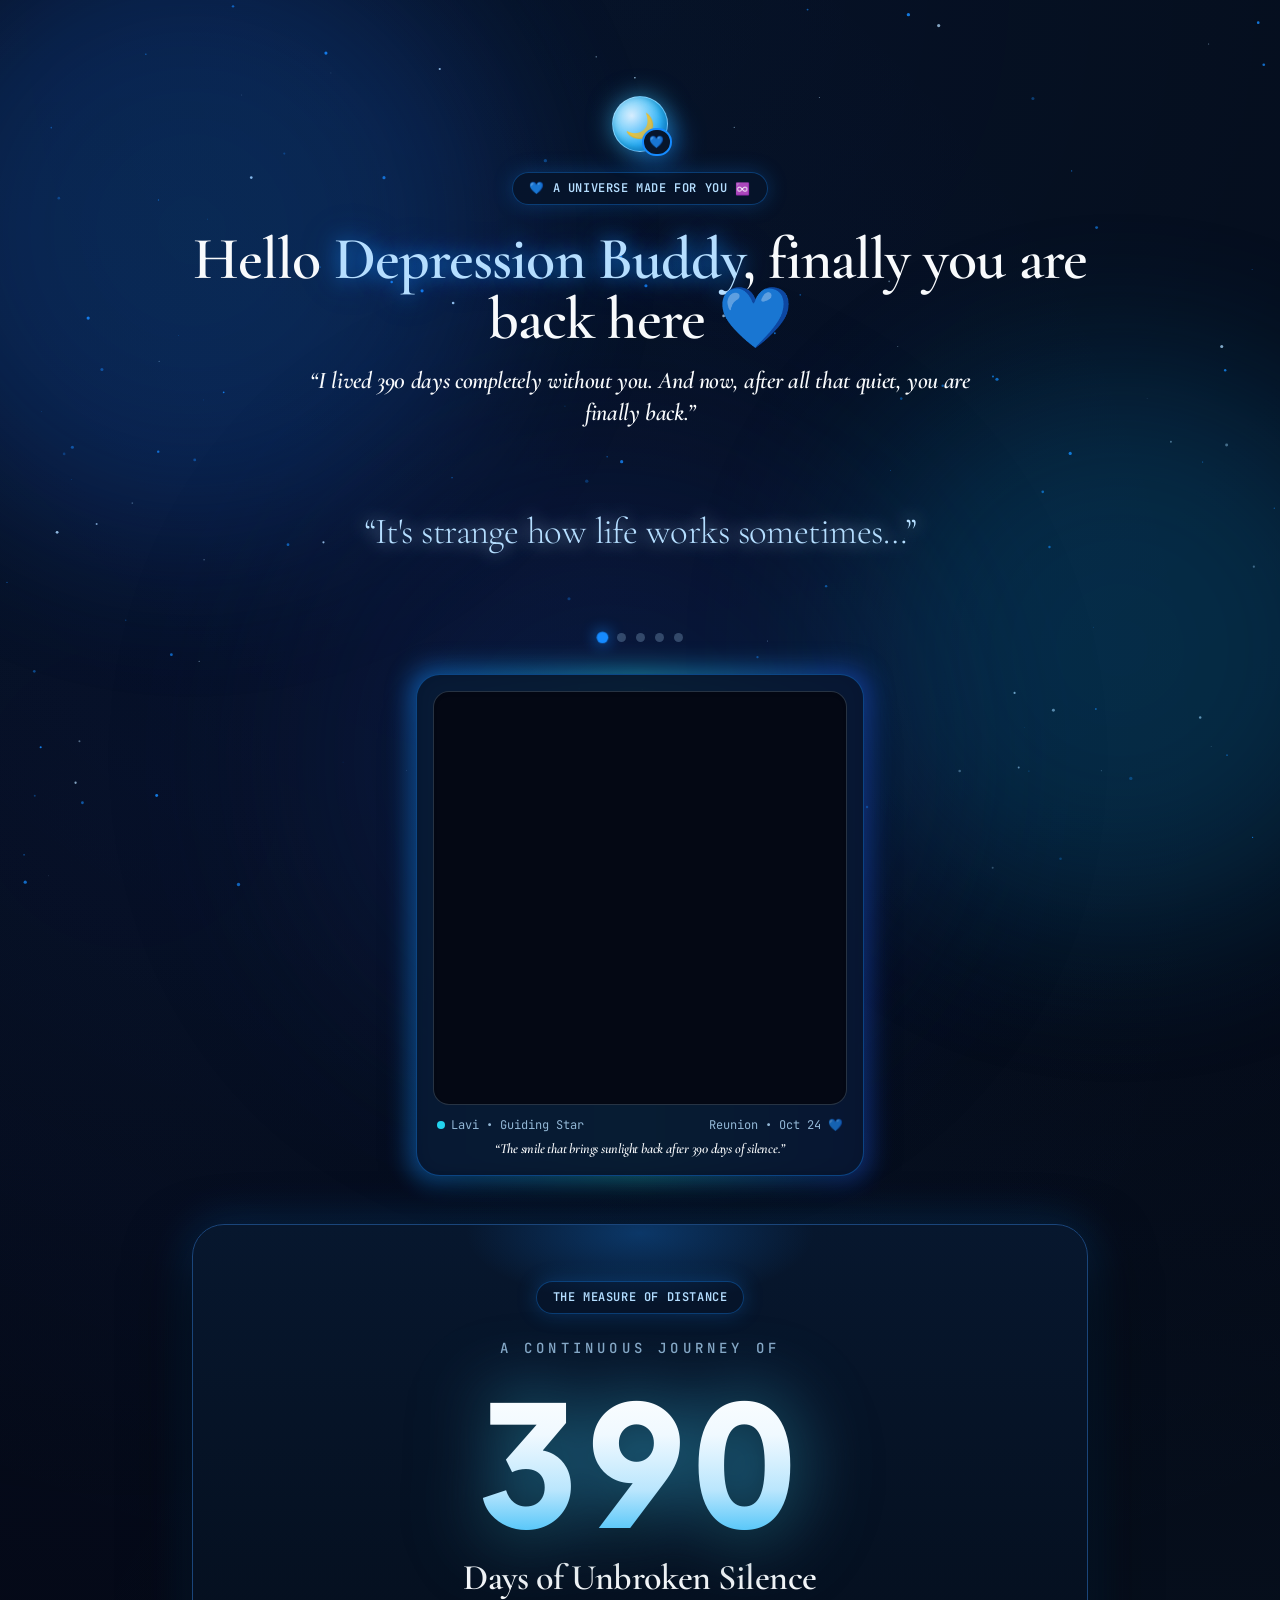
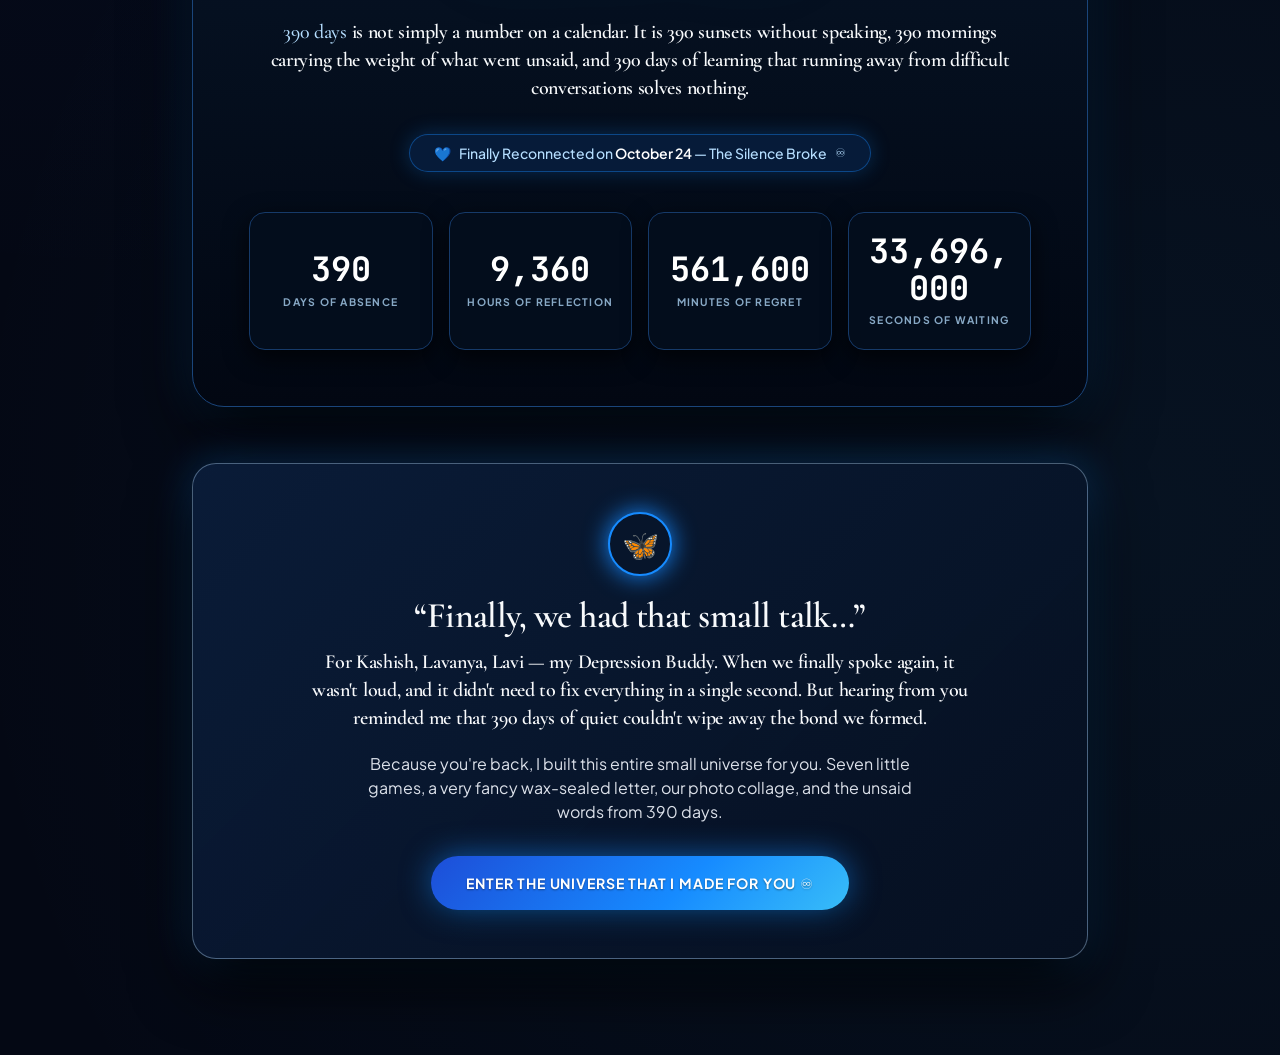
==== commit a660639a: "Set Secret Vault title, password to oggy, and hint to 'Not a real giant, but he has a special name'" ====
--- a/index.html
+++ b/index.html
@@ -2616,7 +2616,7 @@
         <span>← Back to Letter</span>
       </button>
       <button class="btn-chapter-next" onclick="goToChapter(6)">
-        <span>Next: The Secret Locker 🗝️ →</span>
+        <span>Next: The Secret Vault 🗝️ →</span>
       </button>
     </div>
 
@@ -2634,30 +2634,32 @@
       </div>
 
       <h2 class="text-2xl sm:text-3xl md:text-4xl font-serif font-bold text-softWhite mb-3">
-        The Secret Locker: Seven Unbreakable Promises
+        The Secret Vault: Seven Unbreakable Promises
       </h2>
       <p class="text-sm sm:text-base text-iceBlue/75 max-w-lg mx-auto mb-8 font-light">
         Yadav's sacred vows, forever guarded and sealed in our celestial universe 💙
       </p>
 
       <!-- Vault Password Form -->
-      <div id="vault-locked-form" class="max-w-xs mx-auto space-y-4">
-        <input id="secret-vault-pass-input" type="password" placeholder="Enter secret code..." class="passcode-input"
+      <div id="vault-locked-form" class="max-w-sm mx-auto space-y-4">
+        <input id="secret-vault-pass-input" type="password" placeholder="Enter secret code..." class="passcode-input text-center"
           autocomplete="off">
 
         <button id="btn-unlock-secret-vault" class="btn-primary w-full cursor-pointer">
-          <span>Unlock Secret Locker</span>
+          <span>Unlock Secret Vault</span>
           <span>🗝️</span>
         </button>
 
-        <p id="secret-vault-error" class="passcode-error hidden">
-          Incorrect passcode. Hint: <span id="secret-vault-error-hint">Not a real giant, but he has a special name</span>
+        <p id="secret-vault-error" class="passcode-error hidden text-sm">
+          ❌ Incorrect passcode. Hint: <span id="secret-vault-error-hint" class="font-semibold text-cyan-300">Not a real giant, but he has a special name</span>
         </p>
 
         <div
-          class="pt-3 flex items-center justify-between text-xs text-iceBlue/80 border-t border-iceBlue/15 font-mono">
-          <span>Hint: <strong id="secret-vault-hint-text" class="text-cyan-400 font-semibold">Not a real giant, but he has a special name</strong></span>
-          <span class="text-xs text-cyan-300/80">Enter passcode to unlock</span>
+          class="p-3.5 rounded-xl bg-deepNavy/85 border border-cyan-400/35 text-center font-mono space-y-1 shadow-inner">
+          <p class="text-xs sm:text-sm text-iceBlue/90 leading-relaxed">
+            💡 <span class="text-cyan-400 uppercase tracking-wider font-semibold">Hint:</span> <strong id="secret-vault-hint-text" class="text-white font-bold ml-1">Not a real giant, but he has a special name</strong>
+          </p>
+          <p class="text-[11px] text-cyan-300/75">Enter passcode to unlock</p>
         </div>
       </div>
 
@@ -2666,7 +2668,7 @@
         <div class="flex items-center justify-between pb-3 border-b border-iceBlue/15 font-mono">
           <span class="text-xs text-cyan-400 uppercase tracking-widest font-semibold">Unlocked &bull; Yadav's Seven Promises 🗝️</span>
           <button id="btn-relock-vault" class="text-xs text-iceBlue/80 hover:text-white underline cursor-pointer">Lock
-            Locker 🔒</button>
+            Vault 🔒</button>
         </div>
 
         <!-- =========================================================================
@@ -5654,10 +5656,19 @@
       vLockForm.classList.add("hidden");
       vPassage.classList.remove("hidden");
       document.getElementById("secret-vault-icon").innerText = "🔓";
-      showToast("Secret Locker unlocked! Yadav's promises revealed 🗝️", "💙");
+      showToast("Secret Vault unlocked! Yadav's promises revealed 🗝️", "💙");
       for (let i = 0; i < 5; i++) {
         setTimeout(() => spawnFloatingHeart(window.innerWidth / 2 + (Math.random() - 0.5) * 160, window.innerHeight / 2), i * 140);
       }
+    }
+
+    if (vInput) {
+      vInput.addEventListener("keydown", (e) => {
+        if (e.key === "Enter") {
+          e.preventDefault();
+          document.getElementById("btn-unlock-secret-vault").click();
+        }
+      });
     }
 
     document.getElementById("btn-unlock-secret-vault").addEventListener("click", () => {
